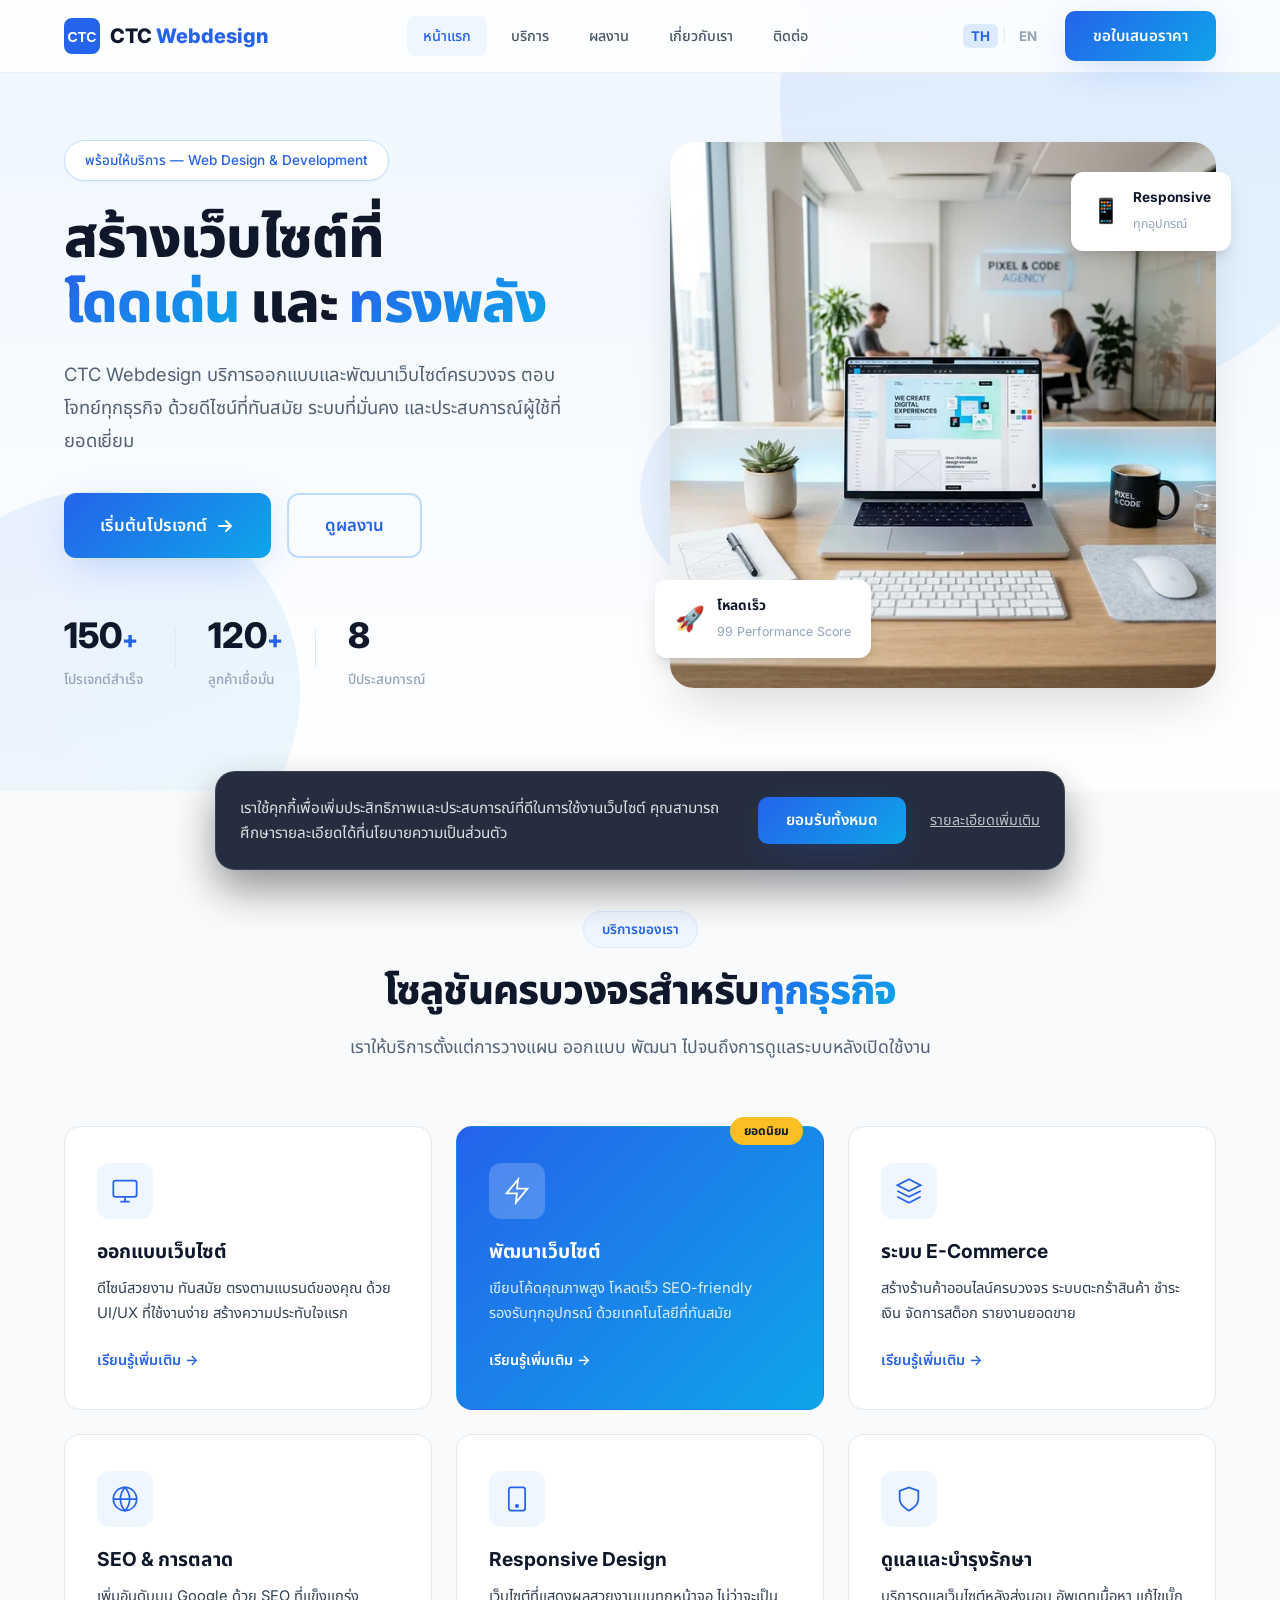
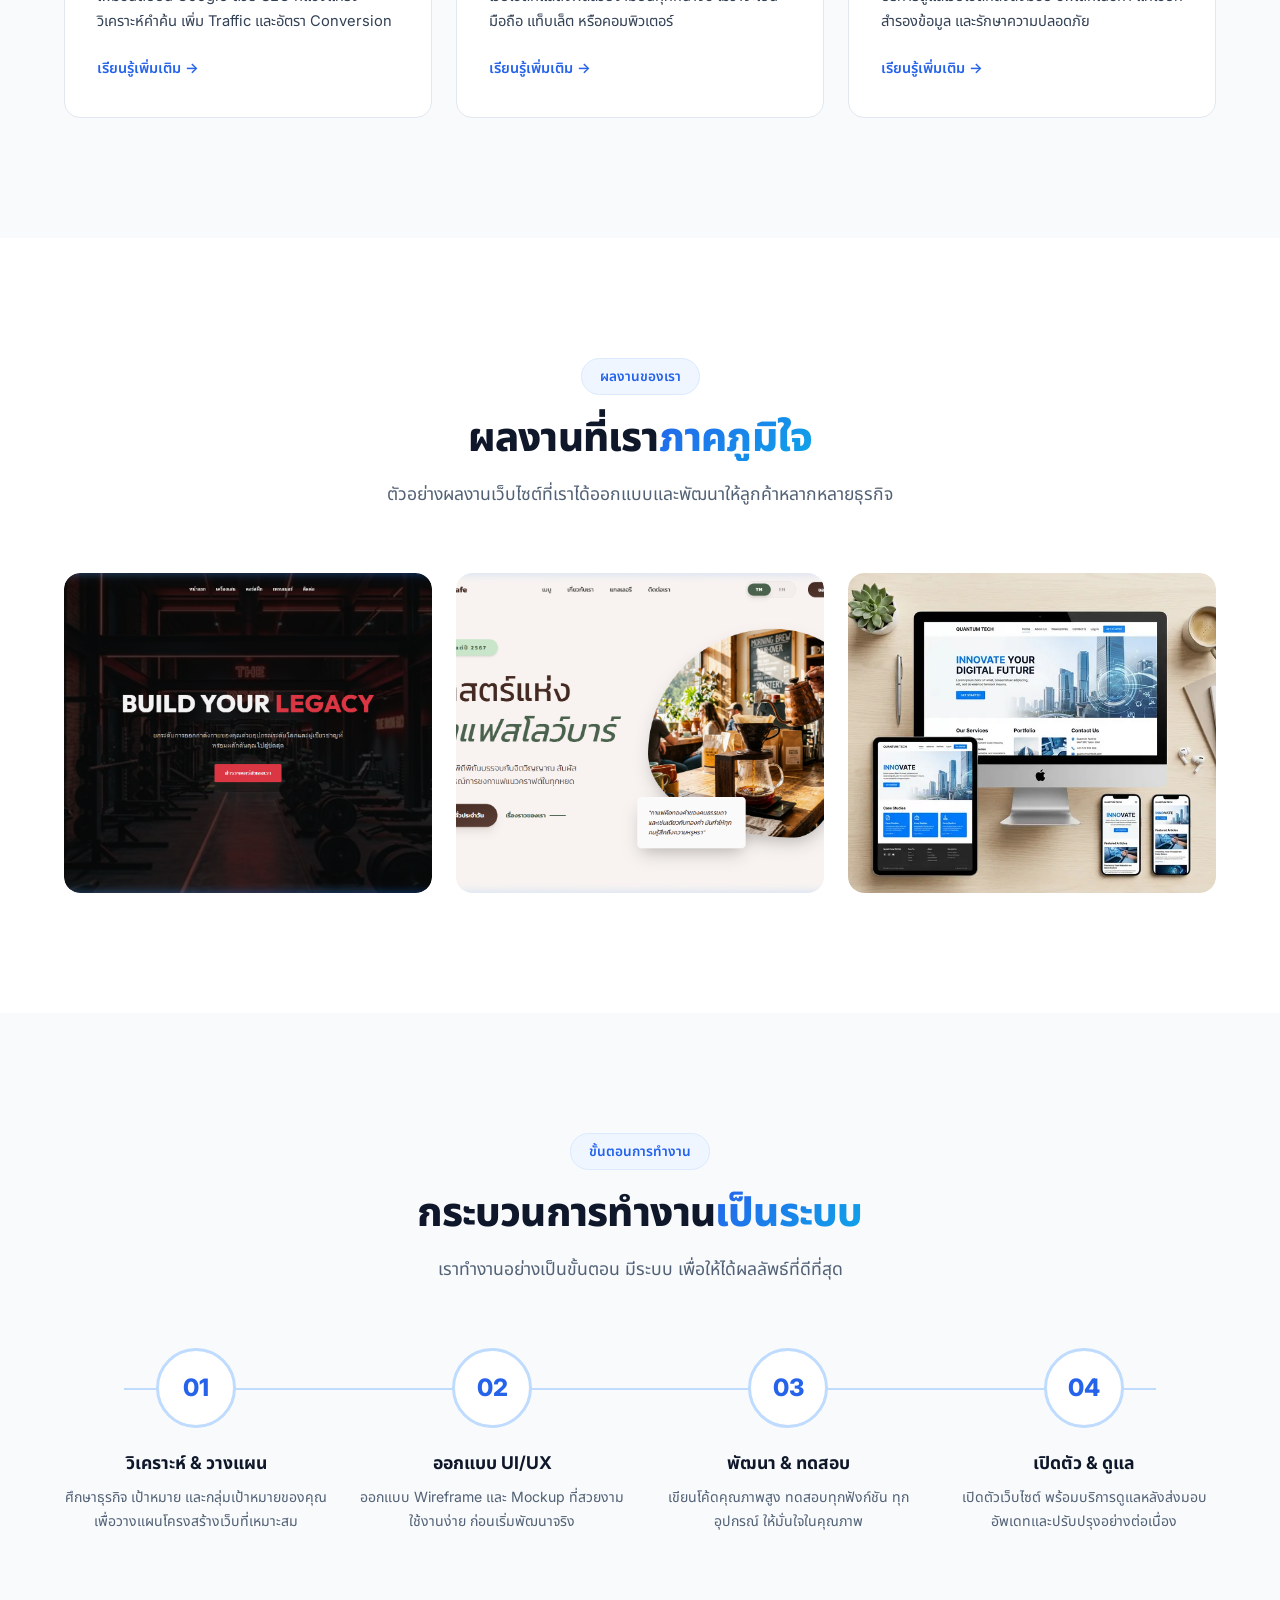
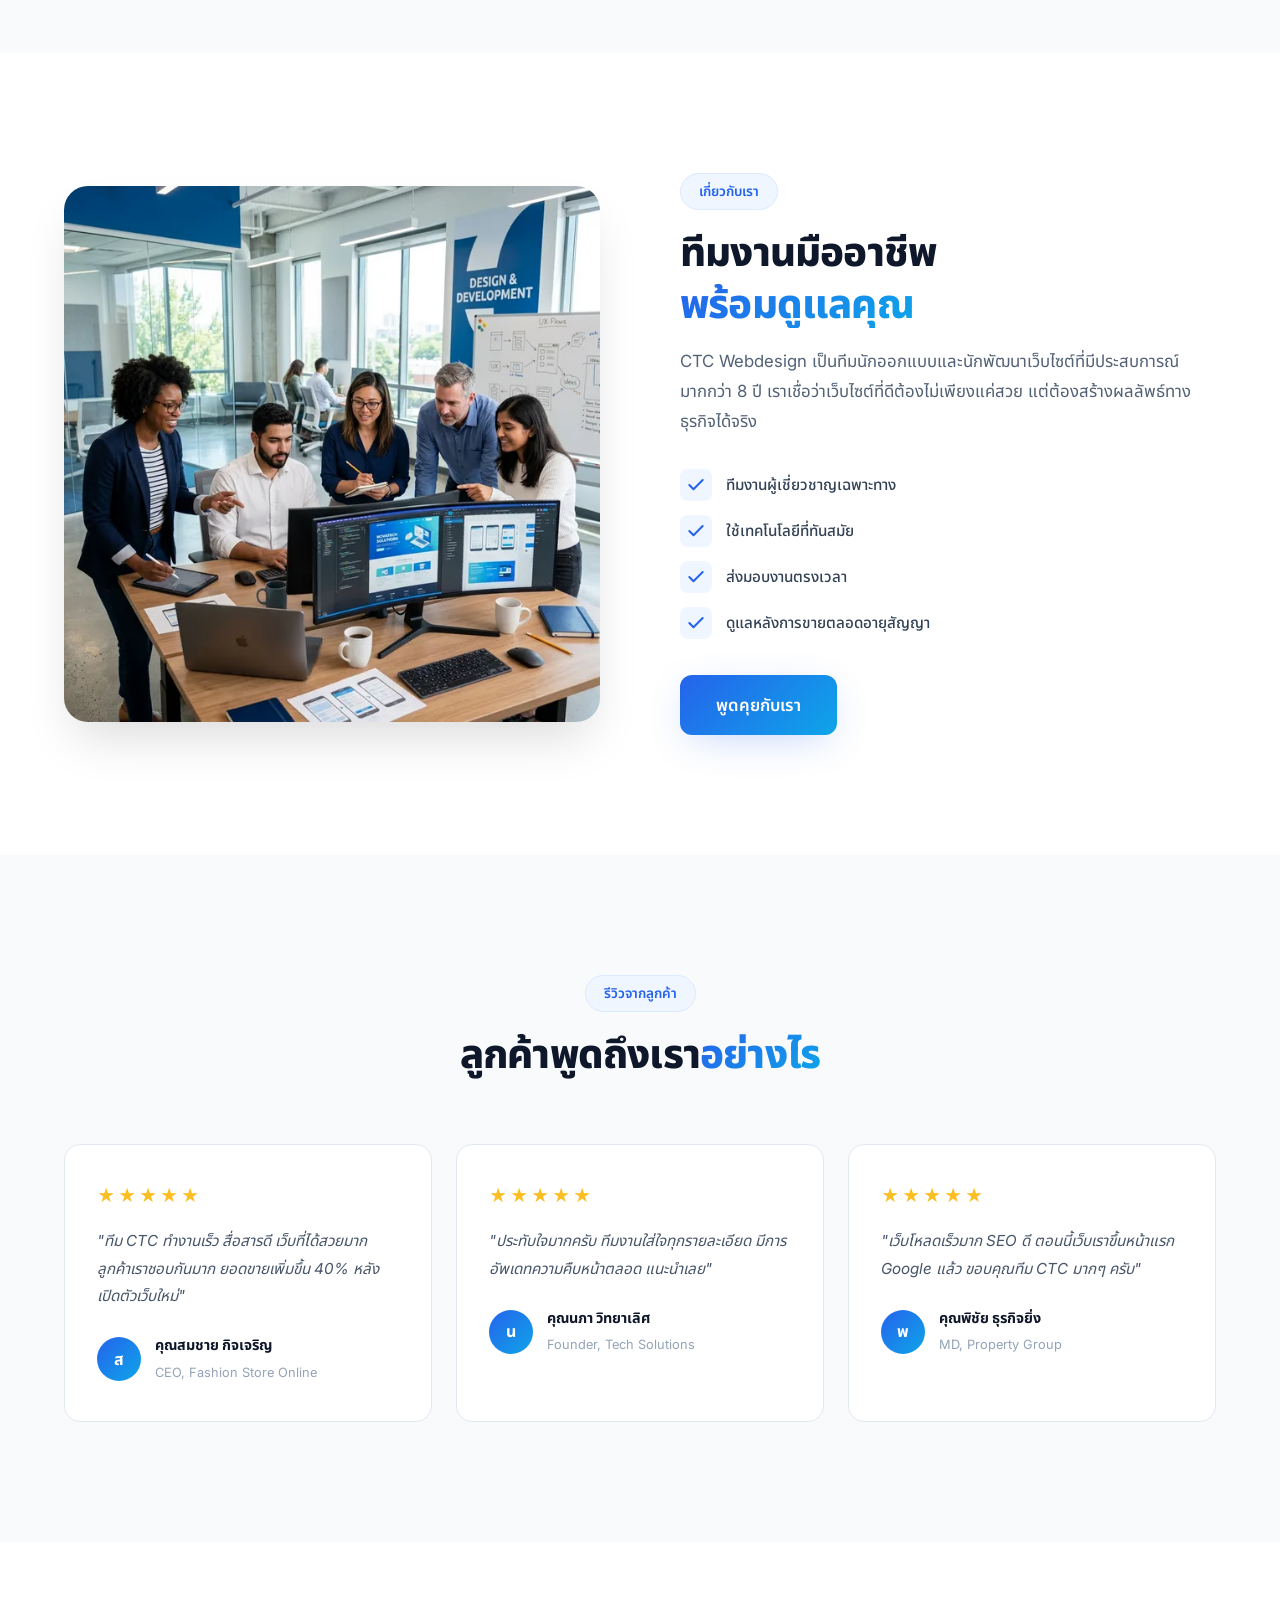
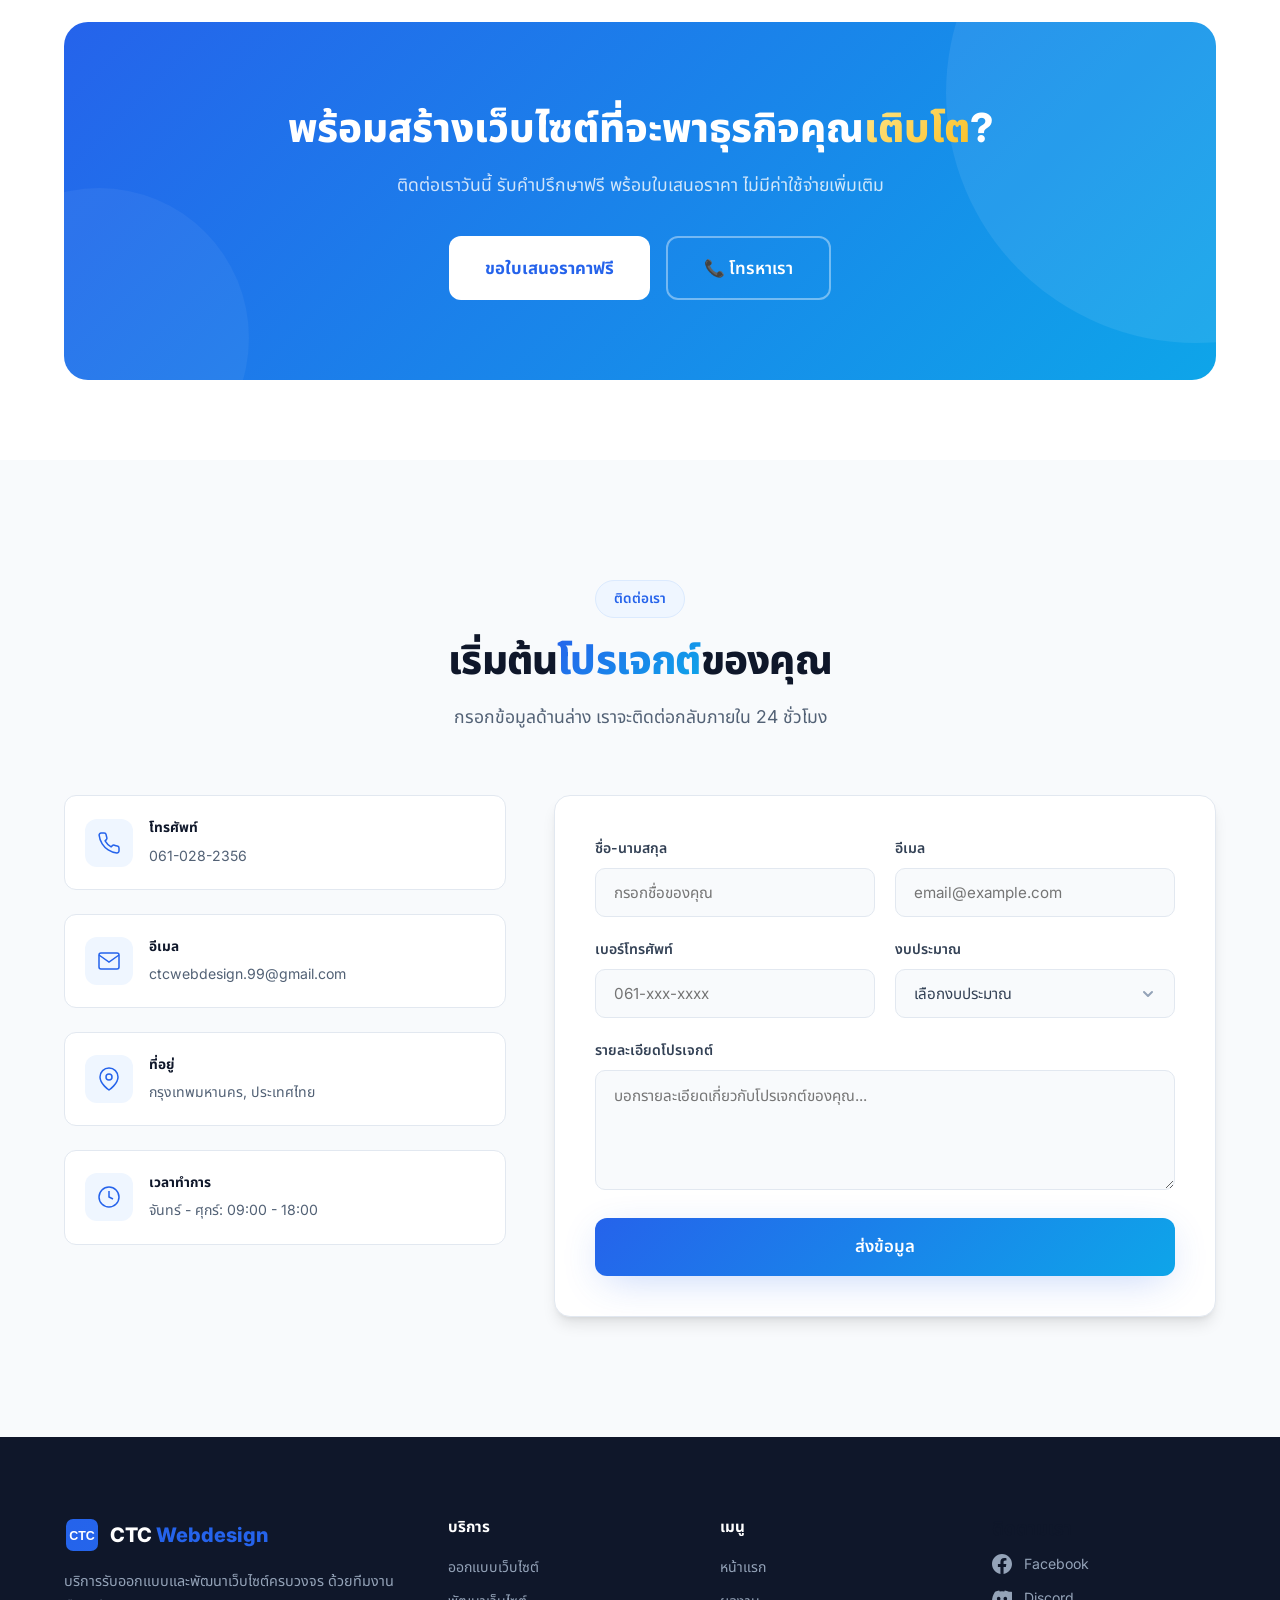
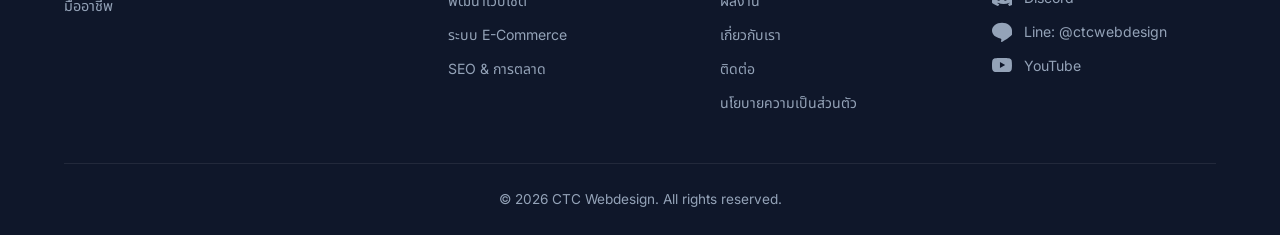
==== index.html @ d257aee9 "Add modern Cookie Consent Banner with bilingual support" ====
<!DOCTYPE html>
<html lang="th">

<head>
    <meta charset="UTF-8">
    <meta name="viewport" content="width=device-width, initial-scale=1.0">
    <title>CTC Webdesign — รับออกแบบและพัฒนาเว็บไซต์มืออาชีพ</title>
    <meta name="description"
        content="CTC Webdesign บริการรับออกแบบและพัฒนาเว็บไซต์ครบวงจร ดีไซน์สวย ทันสมัย ราคาเป็นมิตร พร้อมดูแลหลังการขาย">
    
    <!-- Google tag (gtag.js) -->
    <script async src="https://www.googletagmanager.com/gtag/js?id=G-G53K4LW66K"></script>
    <script>
      window.dataLayer = window.dataLayer || [];
      function gtag(){dataLayer.push(arguments);}
      gtag('js', new Date());

      gtag('config', 'G-G53K4LW66K');
    </script>
    <link rel="preconnect" href="https://fonts.googleapis.com">
    <link rel="preconnect" href="https://fonts.gstatic.com" crossorigin>
    <link
        href="https://fonts.googleapis.com/css2?family=Inter:wght@300;400;500;600;700;800&family=Noto+Sans+Thai:wght@300;400;500;600;700;800&display=swap"
        rel="stylesheet">
    <link rel="stylesheet" href="style.css?v=2">
    <link rel="icon" type="image/png" sizes="48x48" href="favicon-48x48.png">
    <link rel="icon" type="image/png" sizes="32x32" href="favicon-32x32.png">
    <link rel="icon" type="image/png" sizes="192x192" href="favicon-192x192.png">
    <link rel="icon" type="image/svg+xml" href="favicon.svg">
    <link rel="apple-touch-icon" sizes="180x180" href="apple-touch-icon.png">
    <script src="translations.js?v=2"></script>
</head>

<body>
    <!-- Navigation -->
    <nav class="navbar" id="navbar">
        <div class="container nav-container">
            <a href="#home" class="logo">
                <span class="logo-icon">
                    <svg width="36" height="36" viewBox="0 0 36 36" fill="none">
                        <rect width="36" height="36" rx="8" fill="url(#logo-grad)" />
                        <text x="18" y="20" font-family="Arial, sans-serif" font-weight="900" font-size="14"
                            fill="white" text-anchor="middle" dominant-baseline="middle">CTC</text>
                        <defs>
                            <linearGradient id="logo-grad" x1="0" y1="0" x2="36" y2="36">
                                <stop stop-color="#2563EB" />
                                <stop offset="1" stop-color="#0EA5E9" />
                            </linearGradient>
                        </defs>
                    </svg>
                </span>
                <span class="logo-text">CTC <span class="logo-accent">Webdesign</span></span>
            </a>
            <div class="nav-links" id="navLinks">
                <a href="#home" class="nav-link active" data-i18n="nav_home">หน้าแรก</a>
                <a href="#services" class="nav-link" data-i18n="nav_services">บริการ</a>
                <a href="#portfolio" class="nav-link" data-i18n="nav_portfolio">ผลงาน</a>
                <a href="#about" class="nav-link" data-i18n="nav_about">เกี่ยวกับเรา</a>
                <a href="#contact" class="nav-link" data-i18n="nav_contact">ติดต่อ</a>
            </div>

            <div class="nav-actions">
                <div class="lang-switcher">
                    <button class="lang-btn active" data-lang="th">TH</button>
                    <span class="lang-separator">|</span>
                    <button class="lang-btn" data-lang="en">EN</button>
                </div>
                <a href="#contact" class="btn btn-primary nav-cta" data-i18n="nav_cta">ขอใบเสนอราคา</a>
            </div>
            <button class="menu-toggle" id="menuToggle" aria-label="Toggle menu">
                <span></span><span></span><span></span>
            </button>
        </div>
    </nav>

    <!-- Hero Section -->
    <section class="hero" id="home">
        <div class="hero-bg-shapes">
            <div class="shape shape-1"></div>
            <div class="shape shape-2"></div>
            <div class="shape shape-3"></div>
        </div>
        <div class="container hero-container">
            <div class="hero-content">
                <div class="hero-badge" data-i18n="hero_badge">
                    <span class="badge-dot"></span>
                    พร้อมให้บริการ — Web Design & Development
                </div>
                <h1 class="hero-title">
                    <span data-i18n="hero_title_1">สร้างเว็บไซต์ที่</span><br>
                    <span class="gradient-text" data-i18n="hero_title_2">โดดเด่น</span> <span data-i18n="hero_title_3">
                        และ </span> <span class="gradient-text" data-i18n="hero_title_4">ทรงพลัง</span>
                </h1>
                <p class="hero-subtitle" data-i18n="hero_subtitle">
                    CTC Webdesign บริการออกแบบและพัฒนาเว็บไซต์ครบวงจร ตอบโจทย์ทุกธุรกิจ ด้วยดีไซน์ที่ทันสมัย
                    ระบบที่มั่นคง และประสบการณ์ผู้ใช้ที่ยอดเยี่ยม
                </p>
                <div class="hero-actions">
                    <a href="#contact" class="btn btn-primary btn-lg">
                        <span data-i18n="hero_start">เริ่มต้นโปรเจกต์</span>
                        <svg width="20" height="20" viewBox="0 0 20 20" fill="none">
                            <path d="M4 10H16M16 10L11 5M16 10L11 15" stroke="currentColor" stroke-width="2"
                                stroke-linecap="round" stroke-linejoin="round" />
                        </svg>
                    </a>
                    <a href="#portfolio" class="btn btn-outline btn-lg" data-i18n="hero_view_work">ดูผลงาน</a>
                </div>
                <div class="hero-stats">
                    <div class="stat">
                        <span class="stat-number" data-count="150">0</span><span class="stat-plus">+</span>
                        <span class="stat-label" data-i18n="stat_projects">โปรเจกต์สำเร็จ</span>
                    </div>
                    <div class="stat-divider"></div>
                    <div class="stat">
                        <span class="stat-number" data-count="120">0</span><span class="stat-plus">+</span>
                        <span class="stat-label" data-i18n="stat_clients">ลูกค้าเชื่อมั่น</span>
                    </div>
                    <div class="stat-divider"></div>
                    <div class="stat">
                        <span class="stat-number" data-count="8">0</span>
                        <span class="stat-label" data-i18n="stat_years">ปีประสบการณ์</span>
                    </div>
                </div>
            </div>
            <div class="hero-image">
                <div class="hero-image-wrapper">
                    <img src="images/hero.webp" alt="CTC Webdesign workspace" loading="eager">
                </div>
                <div class="hero-float-card card-1">
                    <div class="float-icon">🚀</div>
                    <div>
                        <span class="float-title" data-i18n="float_fast_title">โหลดเร็ว</span>
                        <span class="float-desc" data-i18n="float_fast_desc">99 Performance Score</span>
                    </div>
                </div>
                <div class="hero-float-card card-2">
                    <div class="float-icon">📱</div>
                    <div>
                        <span class="float-title" data-i18n="float_resp_title">Responsive</span>
                        <span class="float-desc" data-i18n="float_resp_desc">ทุกอุปกรณ์</span>
                    </div>
                </div>
            </div>
        </div>
    </section>

    <!-- Services Section -->
    <section class="services" id="services">
        <div class="container">
            <div class="section-header">
                <span class="section-tag" data-i18n="services_tag">บริการของเรา</span>
                <h2 class="section-title"><span data-i18n="services_title_1">โซลูชันครบวงจร<br>สำหรับ</span><span
                        class="gradient-text" data-i18n="services_title_2">ทุกธุรกิจ</span></h2>
                <p class="section-desc" data-i18n="services_desc">เราให้บริการตั้งแต่การวางแผน ออกแบบ พัฒนา
                    ไปจนถึงการดูแลระบบหลังเปิดใช้งาน</p>
            </div>
            <div class="services-grid">
                <div class="service-card">
                    <div class="service-icon">
                        <svg width="28" height="28" viewBox="0 0 24 24" fill="none" stroke="currentColor"
                            stroke-width="1.5">
                            <rect x="2" y="3" width="20" height="14" rx="2" />
                            <path d="M8 21h8M12 17v4" />
                        </svg>
                    </div>
                    <h3 data-i18n="service_design_title">ออกแบบเว็บไซต์</h3>
                    <p data-i18n="service_design_desc">ดีไซน์สวยงาม ทันสมัย ตรงตามแบรนด์ของคุณ ด้วย UI/UX ที่ใช้งานง่าย
                        สร้างความประทับใจแรก</p>
                    <a href="#contact" class="service-link" data-i18n="service_link">เรียนรู้เพิ่มเติม →</a>
                </div>
                <div class="service-card featured">
                    <div class="service-badge" data-i18n="service_popular">ยอดนิยม</div>
                    <div class="service-icon">
                        <svg width="28" height="28" viewBox="0 0 24 24" fill="none" stroke="currentColor"
                            stroke-width="1.5">
                            <path d="M13 2L3 14h9l-1 8 10-12h-9l1-8z" />
                        </svg>
                    </div>
                    <h3 data-i18n="service_dev_title">พัฒนาเว็บไซต์</h3>
                    <p data-i18n="service_dev_desc">เขียนโค้ดคุณภาพสูง โหลดเร็ว SEO-friendly รองรับทุกอุปกรณ์
                        ด้วยเทคโนโลยีที่ทันสมัย</p>
                    <a href="#contact" class="service-link" data-i18n="service_link">เรียนรู้เพิ่มเติม →</a>
                </div>
                <div class="service-card">
                    <div class="service-icon">
                        <svg width="28" height="28" viewBox="0 0 24 24" fill="none" stroke="currentColor"
                            stroke-width="1.5">
                            <path d="M12 2L2 7l10 5 10-5-10-5zM2 17l10 5 10-5M2 12l10 5 10-5" />
                        </svg>
                    </div>
                    <h3 data-i18n="service_ecommerce_title">ระบบ E-Commerce</h3>
                    <p data-i18n="service_ecommerce_desc">สร้างร้านค้าออนไลน์ครบวงจร ระบบตะกร้าสินค้า ชำระเงิน
                        จัดการสต็อก รายงานยอดขาย</p>
                    <a href="#contact" class="service-link" data-i18n="service_link">เรียนรู้เพิ่มเติม →</a>
                </div>
                <div class="service-card">
                    <div class="service-icon">
                        <svg width="28" height="28" viewBox="0 0 24 24" fill="none" stroke="currentColor"
                            stroke-width="1.5">
                            <circle cx="12" cy="12" r="10" />
                            <path
                                d="M2 12h20M12 2a15.3 15.3 0 014 10 15.3 15.3 0 01-4 10 15.3 15.3 0 01-4-10 15.3 15.3 0 014-10z" />
                        </svg>
                    </div>
                    <h3 data-i18n="service_seo_title">SEO & การตลาด</h3>
                    <p data-i18n="service_seo_desc">เพิ่มอันดับบน Google ด้วย SEO ที่แข็งแกร่ง วิเคราะห์คำค้น เพิ่ม
                        Traffic และอัตรา Conversion</p>
                    <a href="#contact" class="service-link" data-i18n="service_link">เรียนรู้เพิ่มเติม →</a>
                </div>
                <div class="service-card">
                    <div class="service-icon">
                        <svg width="28" height="28" viewBox="0 0 24 24" fill="none" stroke="currentColor"
                            stroke-width="1.5">
                            <rect x="5" y="2" width="14" height="20" rx="2" />
                            <circle cx="12" cy="18" r="1" />
                        </svg>
                    </div>
                    <h3 data-i18n="service_resp_title">Responsive Design</h3>
                    <p data-i18n="service_resp_desc">เว็บไซต์ที่แสดงผลสวยงามบนทุกหน้าจอ ไม่ว่าจะเป็นมือถือ แท็บเล็ต
                        หรือคอมพิวเตอร์</p>
                    <a href="#contact" class="service-link" data-i18n="service_link">เรียนรู้เพิ่มเติม →</a>
                </div>
                <div class="service-card">
                    <div class="service-icon">
                        <svg width="28" height="28" viewBox="0 0 24 24" fill="none" stroke="currentColor"
                            stroke-width="1.5">
                            <path d="M12 22s8-4 8-10V5l-8-3-8 3v7c0 6 8 10 8 10z" />
                        </svg>
                    </div>
                    <h3 data-i18n="service_maint_title">ดูแลและบำรุงรักษา</h3>
                    <p data-i18n="service_maint_desc">บริการดูแลเว็บไซต์หลังส่งมอบ อัพเดทเนื้อหา แก้ไขบั๊ก สำรองข้อมูล
                        และรักษาความปลอดภัย</p>
                    <a href="#contact" class="service-link" data-i18n="service_link">เรียนรู้เพิ่มเติม →</a>
                </div>
            </div>
        </div>
    </section>

    <!-- Portfolio Section -->
    <section class="portfolio" id="portfolio">
        <div class="container">
            <div class="section-header">
                <span class="section-tag" data-i18n="portfolio_tag">ผลงานของเรา</span>
                <h2 class="section-title"><span data-i18n="portfolio_title_1">ผลงานที่เรา</span><span
                        class="gradient-text" data-i18n="portfolio_title_2">ภาคภูมิใจ</span></h2>
                <p class="section-desc" data-i18n="portfolio_desc">
                    ตัวอย่างผลงานเว็บไซต์ที่เราได้ออกแบบและพัฒนาให้ลูกค้าหลากหลายธุรกิจ</p>
            </div>
            <div class="portfolio-grid">
                <div class="portfolio-card">
                    <a href="https://gym-demo-five-plum.vercel.app/" target="_blank" class="portfolio-card-inner">
                        <div class="portfolio-image">
                            <img src="images/portfolio-gym.png" alt="Portfolio - Gym Website" loading="lazy">
                            <div class="portfolio-overlay">
                                <span class="portfolio-category">Fitness & Health</span>
                                <h3 data-i18n="portfolio_gym_title">Iron Core Fitness</h3>
                                <p data-i18n="portfolio_gym_desc">เว็บไซต์ฟิตเนสสมัยใหม่
                                    พร้อมระบบตารางเรียนและข้อมูลบริการ</p>
                                <span class="view-project-btn">
                                    <span data-i18n="portfolio_view_project">ดูโปรเจกต์จริง →</span>
                                </span>
                            </div>
                        </div>
                    </a>
                </div>
                <div class="portfolio-card">
                    <a href="https://cafe-demo-j2ji1jzn0-65332210054-6s-projects.vercel.app/th" target="_blank"
                        class="portfolio-card-inner">
                        <div class="portfolio-image">
                            <img src="images/portfolio-cafe.png" alt="Portfolio - Cafe Website" loading="lazy">
                            <div class="portfolio-overlay">
                                <span class="portfolio-category">Food & Beverage</span>
                                <h3 data-i18n="portfolio_cafe_title">Artisanal Cafe</h3>
                                <p data-i18n="portfolio_cafe_desc">เว็บไซต์ร้านกาแฟสไตล์มินิมอล
                                    พร้อมเมนูอาหารและบรรยากาศร้าน</p>
                                <span class="view-project-btn">
                                    <span data-i18n="portfolio_view_project">ดูโปรเจกต์จริง →</span>
                                </span>
                            </div>
                        </div>
                    </a>
                </div>
                <div class="portfolio-card">
                    <a href="https://8254b275.itsm-1.pages.dev/" target="_blank" class="portfolio-card-inner">
                        <div class="portfolio-image">
                            <img src="images/responsive.webp" alt="Portfolio - IT Management System" loading="lazy">
                            <div class="portfolio-overlay">
                                <span class="portfolio-category">Software System</span>
                                <h3 data-i18n="portfolio_itsm_title">IT Management System</h3>
                                <p data-i18n="portfolio_itsm_desc">ระบบบริหารจัดการไอที (ITSM Admin) สำหรับองค์กร</p>
                                <span class="view-project-btn">
                                    <span data-i18n="portfolio_view_project">ดูโปรเจกต์จริง →</span>
                                </span>
                            </div>
                        </div>
                    </a>
                </div>
            </div>
        </div>
    </section>

    <!-- Process Section -->
    <section class="process" id="process">
        <div class="container">
            <div class="section-header">
                <span class="section-tag" data-i18n="process_tag">ขั้นตอนการทำงาน</span>
                <h2 class="section-title"><span data-i18n="process_title_1">กระบวนการทำงาน</span><span
                        class="gradient-text" data-i18n="process_title_2">เป็นระบบ</span></h2>
                <p class="section-desc" data-i18n="process_desc">เราทำงานอย่างเป็นขั้นตอน มีระบบ
                    เพื่อให้ได้ผลลัพธ์ที่ดีที่สุด</p>
            </div>
            <div class="process-timeline">
                <div class="process-step">
                    <div class="step-number">01</div>
                    <div class="step-content">
                        <h3 data-i18n="process_step1_title">วิเคราะห์ & วางแผน</h3>
                        <p data-i18n="process_step1_desc">ศึกษาธุรกิจ เป้าหมาย และกลุ่มเป้าหมายของคุณ
                            เพื่อวางแผนโครงสร้างเว็บที่เหมาะสม</p>
                    </div>
                </div>
                <div class="process-step">
                    <div class="step-number">02</div>
                    <div class="step-content">
                        <h3 data-i18n="process_step2_title">ออกแบบ UI/UX</h3>
                        <p data-i18n="process_step2_desc">ออกแบบ Wireframe และ Mockup ที่สวยงาม ใช้งานง่าย
                            ก่อนเริ่มพัฒนาจริง</p>
                    </div>
                </div>
                <div class="process-step">
                    <div class="step-number">03</div>
                    <div class="step-content">
                        <h3 data-i18n="process_step3_title">พัฒนา & ทดสอบ</h3>
                        <p data-i18n="process_step3_desc">เขียนโค้ดคุณภาพสูง ทดสอบทุกฟังก์ชัน ทุกอุปกรณ์
                            ให้มั่นใจในคุณภาพ</p>
                    </div>
                </div>
                <div class="process-step">
                    <div class="step-number">04</div>
                    <div class="step-content">
                        <h3 data-i18n="process_step4_title">เปิดตัว & ดูแล</h3>
                        <p data-i18n="process_step4_desc">เปิดตัวเว็บไซต์ พร้อมบริการดูแลหลังส่งมอบ
                            อัพเดทและปรับปรุงอย่างต่อเนื่อง</p>
                    </div>
                </div>
            </div>
        </div>
    </section>

    <!-- About Section -->
    <section class="about" id="about">
        <div class="container about-container">
            <div class="about-image">
                <img src="images/team.webp" alt="CTC Webdesign Team" loading="lazy">
            </div>
            <div class="about-content">
                <span class="section-tag" data-i18n="about_tag">เกี่ยวกับเรา</span>
                <h2 class="section-title left-align"><span data-i18n="about_title_1">ทีมงานมืออาชีพ</span><br><span
                        class="gradient-text" data-i18n="about_title_2">พร้อมดูแลคุณ</span></h2>
                <p class="about-desc" data-i18n="about_desc">
                    CTC Webdesign เป็นทีมนักออกแบบและนักพัฒนาเว็บไซต์ที่มีประสบการณ์มากกว่า 8 ปี
                    เราเชื่อว่าเว็บไซต์ที่ดีต้องไม่เพียงแค่สวย แต่ต้องสร้างผลลัพธ์ทางธุรกิจได้จริง
                </p>
                <div class="about-features">
                    <div class="about-feature">
                        <div class="feature-check">
                            <svg width="20" height="20" viewBox="0 0 20 20" fill="none">
                                <path d="M16.67 5L7.5 14.17 3.33 10" stroke="currentColor" stroke-width="2"
                                    stroke-linecap="round" stroke-linejoin="round" />
                            </svg>
                        </div>
                        <span data-i18n="about_f1">ทีมงานผู้เชี่ยวชาญเฉพาะทาง</span>
                    </div>
                    <div class="about-feature">
                        <div class="feature-check">
                            <svg width="20" height="20" viewBox="0 0 20 20" fill="none">
                                <path d="M16.67 5L7.5 14.17 3.33 10" stroke="currentColor" stroke-width="2"
                                    stroke-linecap="round" stroke-linejoin="round" />
                            </svg>
                        </div>
                        <span data-i18n="about_f2">ใช้เทคโนโลยีที่ทันสมัย</span>
                    </div>
                    <div class="about-feature">
                        <div class="feature-check">
                            <svg width="20" height="20" viewBox="0 0 20 20" fill="none">
                                <path d="M16.67 5L7.5 14.17 3.33 10" stroke="currentColor" stroke-width="2"
                                    stroke-linecap="round" stroke-linejoin="round" />
                            </svg>
                        </div>
                        <span data-i18n="about_f3">ส่งมอบงานตรงเวลา</span>
                    </div>
                    <div class="about-feature">
                        <div class="feature-check">
                            <svg width="20" height="20" viewBox="0 0 20 20" fill="none">
                                <path d="M16.67 5L7.5 14.17 3.33 10" stroke="currentColor" stroke-width="2"
                                    stroke-linecap="round" stroke-linejoin="round" />
                            </svg>
                        </div>
                        <span data-i18n="about_f4">ดูแลหลังการขายตลอดอายุสัญญา</span>
                    </div>
                </div>
                <a href="#contact" class="btn btn-primary btn-lg" data-i18n="contact_btn">พูดคุยกับเรา</a>
            </div>
        </div>
    </section>

    <!-- Testimonials -->
    <section class="testimonials">
        <div class="container">
            <div class="section-header">
                <span class="section-tag" data-i18n="testimonials_tag">รีวิวจากลูกค้า</span>
                <h2 class="section-title"><span data-i18n="testimonials_title_1">ลูกค้าพูดถึงเรา</span><span
                        class="gradient-text" data-i18n="testimonials_title_2">อย่างไร</span></h2>
            </div>
            <div class="testimonials-grid">
                <div class="testimonial-card">
                    <div class="testimonial-stars">★★★★★</div>
                    <p>"ทีม CTC ทำงานเร็ว สื่อสารดี เว็บที่ได้สวยมาก ลูกค้าเราชอบกันมาก ยอดขายเพิ่มขึ้น 40%
                        หลังเปิดตัวเว็บใหม่"</p>
                    <div class="testimonial-author">
                        <div class="author-avatar">ส</div>
                        <div>
                            <strong>คุณสมชาย กิจเจริญ</strong>
                            <span>CEO, Fashion Store Online</span>
                        </div>
                    </div>
                </div>
                <div class="testimonial-card">
                    <div class="testimonial-stars">★★★★★</div>
                    <p>"ประทับใจมากครับ ทีมงานใส่ใจทุกรายละเอียด มีการอัพเดทความคืบหน้าตลอด แนะนำเลย"</p>
                    <div class="testimonial-author">
                        <div class="author-avatar">น</div>
                        <div>
                            <strong>คุณนภา วิทยาเลิศ</strong>
                            <span>Founder, Tech Solutions</span>
                        </div>
                    </div>
                </div>
                <div class="testimonial-card">
                    <div class="testimonial-stars">★★★★★</div>
                    <p>"เว็บโหลดเร็วมาก SEO ดี ตอนนี้เว็บเราขึ้นหน้าแรก Google แล้ว ขอบคุณทีม CTC มากๆ ครับ"</p>
                    <div class="testimonial-author">
                        <div class="author-avatar">พ</div>
                        <div>
                            <strong>คุณพิชัย ธุรกิจยิ่ง</strong>
                            <span>MD, Property Group</span>
                        </div>
                    </div>
                </div>
            </div>
        </div>
    </section>

    <!-- CTA Section -->
    <section class="cta">
        <div class="container">
            <div class="cta-card">
                <h2><span data-i18n="cta_title_1">พร้อมสร้างเว็บไซต์ที่จะพาธุรกิจคุณ</span><span class="gradient-text"
                        data-i18n="cta_title_2">เติบโต</span>?</h2>
                <p data-i18n="cta_subtitle">ติดต่อเราวันนี้ รับคำปรึกษาฟรี พร้อมใบเสนอราคา ไม่มีค่าใช้จ่ายเพิ่มเติม</p>
                <div class="cta-actions">
                    <a href="tel:0610282356" class="btn btn-white btn-lg" data-i18n="cta_btn_quote">ขอใบเสนอราคาฟรี</a>
                    <a href="tel:0610282356" class="btn btn-outline-white btn-lg" data-i18n="cta_btn_call">📞
                        โทรหาเรา</a>
                </div>
            </div>
        </div>
    </section>

    <!-- Contact Section -->
    <section class="contact" id="contact">
        <div class="container">
            <div class="section-header">
                <span class="section-tag" data-i18n="contact_tag">ติดต่อเรา</span>
                <h2 class="section-title"><span data-i18n="contact_title_1">เริ่มต้น</span><span class="gradient-text"
                        data-i18n="contact_title_2">โปรเจกต์</span><span data-i18n="contact_title_3">ของคุณ</span></h2>
                <p class="section-desc" data-i18n="contact_desc">กรอกข้อมูลด้านล่าง เราจะติดต่อกลับภายใน 24 ชั่วโมง</p>
            </div>
            <div class="contact-wrapper">
                <div class="contact-info">
                    <div class="contact-item">
                        <div class="contact-icon">
                            <svg width="24" height="24" viewBox="0 0 24 24" fill="none" stroke="currentColor"
                                stroke-width="1.5">
                                <path
                                    d="M22 16.92v3a2 2 0 01-2.18 2 19.79 19.79 0 01-8.63-3.07 19.5 19.5 0 01-6-6 19.79 19.79 0 01-3.07-8.67A2 2 0 014.11 2h3a2 2 0 012 1.72c.127.96.361 1.903.7 2.81a2 2 0 01-.45 2.11L8.09 9.91a16 16 0 006 6l1.27-1.27a2 2 0 012.11-.45c.907.339 1.85.573 2.81.7A2 2 0 0122 16.92z" />
                            </svg>
                        </div>
                        <div>
                            <strong data-i18n="contact_info_phone">โทรศัพท์</strong>
                            <span>061-028-2356</span>
                        </div>
                    </div>
                    <div class="contact-item">
                        <div class="contact-icon">
                            <svg width="24" height="24" viewBox="0 0 24 24" fill="none" stroke="currentColor"
                                stroke-width="1.5">
                                <path d="M4 4h16c1.1 0 2 .9 2 2v12c0 1.1-.9 2-2 2H4c-1.1 0-2-.9-2-2V6c0-1.1.9-2 2-2z" />
                                <polyline points="22,6 12,13 2,6" />
                            </svg>
                        </div>
                        <div>
                            <strong data-i18n="contact_info_email">อีเมล</strong>
                            <span>ctcwebdesign.99@gmail.com</span>
                        </div>
                    </div>
                    <div class="contact-item">
                        <div class="contact-icon">
                            <svg width="24" height="24" viewBox="0 0 24 24" fill="none" stroke="currentColor"
                                stroke-width="1.5">
                                <path d="M21 10c0 7-9 13-9 13s-9-6-9-13a9 9 0 0118 0z" />
                                <circle cx="12" cy="10" r="3" />
                            </svg>
                        </div>
                        <div>
                            <strong data-i18n="contact_info_address">ที่อยู่</strong>
                            <span data-i18n="contact_info_address_text">กรุงเทพมหานคร, ประเทศไทย</span>
                        </div>
                    </div>
                    <div class="contact-item">
                        <div class="contact-icon">
                            <svg width="24" height="24" viewBox="0 0 24 24" fill="none" stroke="currentColor"
                                stroke-width="1.5">
                                <circle cx="12" cy="12" r="10" />
                                <polyline points="12,6 12,12 16,14" />
                            </svg>
                        </div>
                        <div>
                            <strong data-i18n="contact_info_hours">เวลาทำการ</strong>
                            <span data-i18n="contact_info_hours_text">จันทร์ - ศุกร์: 09:00 - 18:00</span>
                        </div>
                    </div>
                </div>
                <form class="contact-form" id="contactForm"
                    action="https://formsubmit.co/ajax/ctcwebdesign.99@gmail.com" method="POST">
                    <input type="hidden" name="_subject" value="📩 มีลูกค้าใหม่จาก CTC Webdesign!">
                    <input type="hidden" name="_template" value="table">
                    <input type="hidden" name="_captcha" value="false">
                    <div class="form-row">
                        <div class="form-group">
                            <label for="name" data-i18n="form_name">ชื่อ-นามสกุล</label>
                            <input type="text" id="name" name="name" placeholder="กรอกชื่อของคุณ"
                                data-i18n="form_name_placeholder" required>
                        </div>
                        <div class="form-group">
                            <label for="email" data-i18n="form_email">อีเมล</label>
                            <input type="email" id="email" name="email" placeholder="email@example.com"
                                data-i18n="form_email_placeholder" required>
                        </div>
                    </div>
                    <div class="form-row">
                        <div class="form-group">
                            <label for="phone" data-i18n="form_phone">เบอร์โทรศัพท์</label>
                            <input type="tel" id="phone" name="phone" placeholder="061-xxx-xxxx"
                                data-i18n="form_phone_placeholder">
                        </div>
                        <div class="form-group">
                            <label for="budget" data-i18n="form_budget">งบประมาณ</label>
                            <select id="budget" name="budget">
                                <option value="" data-i18n="form_budget_opt">เลือกงบประมาณ</option>
                                <option value="10000-30000" data-i18n="form_budget_1">10,000 - 30,000 บาท</option>
                                <option value="30000-50000" data-i18n="form_budget_2">30,000 - 50,000 บาท</option>
                                <option value="50000-100000" data-i18n="form_budget_3">50,000 - 100,000 บาท</option>
                                <option value="100000+" data-i18n="form_budget_4">100,000+ บาท</option>
                            </select>
                        </div>
                    </div>
                    <div class="form-group">
                        <label for="message" data-i18n="form_message">รายละเอียดโปรเจกต์</label>
                        <textarea id="message" name="message" rows="4"
                            placeholder="บอกรายละเอียดเกี่ยวกับโปรเจกต์ของคุณ..." data-i18n="form_message_placeholder"
                            required></textarea>
                    </div>
                    <button type="submit" class="btn btn-primary btn-lg btn-full"
                        data-i18n="form_submit">ส่งข้อมูล</button>
                </form>
            </div>
        </div>
    </section>

    <!-- Footer -->
    <footer class="footer">
        <div class="container">
            <div class="footer-grid">
                <div class="footer-brand">
                    <a href="#home" class="logo">
                        <span class="logo-icon">
                            <svg width="32" height="32" viewBox="0 0 36 36" fill="none">
                                <rect width="36" height="36" rx="8" fill="url(#logo-grad2)" />
                                <text x="18" y="20" font-family="Arial, sans-serif" font-weight="900" font-size="14"
                                    fill="white" text-anchor="middle" dominant-baseline="middle">CTC</text>
                                <defs>
                                    <linearGradient id="logo-grad2" x1="0" y1="0" x2="36" y2="36">
                                        <stop stop-color="#2563EB" />
                                        <stop offset="1" stop-color="#0EA5E9" />
                                    </linearGradient>
                                </defs>
                            </svg>
                        </span>
                        <span class="logo-text">CTC <span class="logo-accent">Webdesign</span></span>
                    </a>
                    <p data-i18n="footer_desc">บริการรับออกแบบและพัฒนาเว็บไซต์ครบวงจร ด้วยทีมงานมืออาชีพ</p>
                </div>
                <div class="footer-links">
                    <h4 data-i18n="footer_services">บริการ</h4>
                    <a href="#services" data-i18n="service_design_title">ออกแบบเว็บไซต์</a>
                    <a href="#services" data-i18n="service_dev_title">พัฒนาเว็บไซต์</a>
                    <a href="#services" data-i18n="service_ecommerce_title">E-Commerce</a>
                    <a href="#services" data-i18n="service_seo_title">SEO & การตลาด</a>
                </div>
                <div class="footer-links">
                    <h4 data-i18n="footer_menu">เมนู</h4>
                    <a href="#home" data-i18n="nav_home">หน้าแรก</a>
                    <a href="#portfolio" data-i18n="nav_portfolio">ผลงาน</a>
                    <a href="#about" data-i18n="nav_about">เกี่ยวกับเรา</a>
                    <a href="#contact" data-i18n="nav_contact">ติดต่อ</a>
                    <a href="privacy.html" data-i18n="footer_privacy">นโยบายความเป็นส่วนตัว</a>
                </div>
                <div class="footer-links">
                    <h3>ติดตามเรา</h3>
                    <a href="https://www.facebook.com/profile.php?id=61585758404008&locale=th_TH">
                        <svg width="20" height="20" viewBox="0 0 24 24" fill="currentColor">
                            <path
                                d="M24 12.073c0-6.627-5.373-12-12-12s-12 5.373-12 12c0 5.99 4.388 10.954 10.125 11.854v-8.385H7.078v-3.47h3.047V9.43c0-3.007 1.792-4.669 4.533-4.669 1.312 0 2.686.235 2.686.235v2.953H15.83c-1.491 0-1.956.925-1.956 1.874v2.25h3.328l-.532 3.47h-2.796v8.385C19.612 23.027 24 18.062 24 12.073z" />
                        </svg>
                        Facebook
                    </a>
                    <a href="https://discord.gg/EtsxNqUcz9">
                        <svg width="20" height="20" viewBox="0 0 24 24" fill="currentColor">
                            <path
                                d="M20.317 4.37a19.791 19.791 0 0 0-4.885-1.515.074.074 0 0 0-.079.037c-.21.375-.444.864-.608 1.25a18.27 18.27 0 0 0-5.487 0 12.64 12.64 0 0 0-.617-1.25.077.077 0 0 0-.079-.037A19.736 19.736 0 0 0 3.677 4.37a.07.07 0 0 0-.032.027C.533 9.046-.32 13.58.099 18.057a.082.082 0 0 0 .031.057c2.42 1.782 4.763 2.872 7.074 3.593a.076.076 0 0 0 .084-.027c.534-.73 1.015-1.507 1.426-2.322a.076.076 0 0 0-.041-.106c-.771-.292-1.5-.662-2.189-1.102a.078.078 0 0 1-.008-.129c.145-.109.29-.224.43-.34a.075.075 0 0 1 .079-.01c4.523 2.074 9.423 2.074 13.896 0a.075.075 0 0 1 .08-.01c.14.116.285.23.43.34a.078.078 0 0 1-.007.129 12.98 12.98 0 0 1-2.19 1.102.076.076 0 0 0-.041.106c.41.815.892 1.592 1.426 2.322a.076.076 0 0 0 .084.027c2.311-.72 4.654-1.811 7.074-3.593a.082.082 0 0 0 .031-.057c.52-5.242-1.024-9.75-4.226-13.66a.07.07 0 0 0-.032-.027ZM8.02 15.33c-1.182 0-2.157-1.085-2.157-2.419 0-1.333.956-2.419 2.157-2.419 1.21 0 2.176 1.096 2.157 2.42 0 1.333-.956 2.418-2.157 2.418Zm7.975 0c-1.183 0-2.157-1.085-2.157-2.419 0-1.333.955-2.419 2.157-2.419 1.21 0 2.176 1.096 2.157 2.42 0 1.333-.946 2.418-2.157 2.418Z" />
                        </svg>
                        Discord
                    </a>
                    <a href="#">
                        <svg width="20" height="20" viewBox="0 0 24 24" fill="currentColor">
                            <path
                                d="M24 10.304c0-5.231-5.384-9.489-12-9.489s-12 4.258-12 9.489c0 4.69 4.27 8.604 10.044 9.356.39.085.922.258 1.057.592.12.3.112.766.054 1.06l-.234 1.407c-.07.426-.32 1.668 1.38 0.91 1.7-0.758 9.17-5.4 12.5-9.25 1.53-1.77 2.195-3.02 2.195-4.08z" />
                        </svg>
                        Line: @ctcwebdesign
                    </a>
                    <a href="#">
                        <svg width="20" height="20" viewBox="0 0 24 24" fill="currentColor">
                            <path
                                d="M23.498 6.186a3.016 3.016 0 0 0-2.122-2.136C19.505 3.545 12 3.545 12 3.545s-7.505 0-9.377.505A3.017 3.017 0 0 0 .502 6.186C0 8.07 0 12 0 12s0 3.93.502 5.814a3.016 3.016 0 0 0 2.122 2.136c1.871.505 9.376.505 9.376.505s7.505 0 9.377-.505a3.015 3.015 0 0 0 2.122-2.136C24 15.93 24 12 24 12s0-3.93-.502-5.814zM9.545 15.568V8.432L15.818 12l-6.273 3.568z" />
                        </svg>
                        YouTube
                    </a>
                </div>
            </div>
            <div class="footer-bottom">
                <p data-i18n="footer_rights">© 2026 CTC Webdesign. All rights reserved.</p>
            </div>
        </div>
    </footer>

    <!-- Cookie Consent Banner -->
    <div id="cookie-banner" class="cookie-banner hidden">
        <div class="cookie-content">
            <p data-i18n="cookie_text">เราใช้คุกกี้เพื่อเพิ่มประสิทธิภาพและประสบการณ์ที่ดีในการใช้งานเว็บไซต์ คุณสามารถศึกษารายละเอียดได้ที่นโยบายความเป็นส่วนตัว</p>
            <div class="cookie-btns">
                <button id="accept-cookies" class="btn btn-primary btn-sm" data-i18n="cookie_accept">ยอมรับทั้งหมด</button>
                <a href="privacy.html" class="cookie-link" data-i18n="cookie_learn_more">รายละเอียดเพิ่มเติม</a>
            </div>
        </div>
    </div>

    <script src="script.js?v=2"></script>
</body>

</html>
---- style.css ----
/* ===== CSS Variables ===== */
:root {
    --blue-50: #EFF6FF;
    --blue-100: #DBEAFE;
    --blue-200: #BFDBFE;
    --blue-300: #93C5FD;
    --blue-400: #60A5FA;
    --blue-500: #3B82F6;
    --blue-600: #2563EB;
    --blue-700: #1D4ED8;
    --blue-800: #1E40AF;
    --blue-900: #1E3A8A;
    --sky-400: #38BDF8;
    --sky-500: #0EA5E9;
    --white: #FFFFFF;
    --gray-50: #F8FAFC;
    --gray-100: #F1F5F9;
    --gray-200: #E2E8F0;
    --gray-300: #CBD5E1;
    --gray-400: #94A3B8;
    --gray-500: #526175;
    --gray-600: #475569;
    --gray-700: #334155;
    --gray-800: #1E293B;
    --gray-900: #0F172A;
    --gradient: linear-gradient(135deg, #2563EB 0%, #0EA5E9 100%);
    --gradient-text: linear-gradient(135deg, #2563EB 0%, #0EA5E9 100%);
    --shadow-sm: 0 1px 2px rgba(0,0,0,0.05);
    --shadow: 0 1px 3px rgba(0,0,0,0.1), 0 1px 2px rgba(0,0,0,0.06);
    --shadow-md: 0 4px 6px -1px rgba(0,0,0,0.1), 0 2px 4px -2px rgba(0,0,0,0.1);
    --shadow-lg: 0 10px 15px -3px rgba(0,0,0,0.1), 0 4px 6px -4px rgba(0,0,0,0.1);
    --shadow-xl: 0 20px 25px -5px rgba(0,0,0,0.1), 0 8px 10px -6px rgba(0,0,0,0.1);
    --shadow-2xl: 0 25px 50px -12px rgba(0,0,0,0.15);
    --shadow-blue: 0 10px 40px -10px rgba(37, 99, 235, 0.3);
    --radius: 12px;
    --radius-lg: 16px;
    --radius-xl: 24px;
    --transition: all 0.3s cubic-bezier(0.4, 0, 0.2, 1);
}

/* ===== Reset ===== */
*, *::before, *::after { box-sizing: border-box; margin: 0; padding: 0; }
html { scroll-behavior: smooth; scroll-padding-top: 80px; }
body {
    font-family: 'Inter', 'Noto Sans Thai', -apple-system, BlinkMacSystemFont, sans-serif;
    color: var(--gray-700);
    background: var(--white);
    line-height: 1.7;
    overflow-x: hidden;
}
img { max-width: 100%; height: auto; display: block; }
a { text-decoration: none; color: inherit; transition: var(--transition); }

/* ===== Container ===== */
.container { max-width: 1200px; margin: 0 auto; padding: 0 24px; }

/* ===== Typography ===== */
h1, h2, h3, h4 { color: var(--gray-900); line-height: 1.3; }
.gradient-text {
    background: var(--gradient-text);
    -webkit-background-clip: text;
    -webkit-text-fill-color: transparent;
    background-clip: text;
}

/* ===== Buttons ===== */
.btn {
    display: inline-flex;
    align-items: center;
    gap: 8px;
    padding: 12px 28px;
    border-radius: 10px;
    font-weight: 600;
    font-size: 0.95rem;
    border: none;
    cursor: pointer;
    transition: var(--transition);
    font-family: inherit;
}
.btn-lg { padding: 16px 36px; font-size: 1.05rem; border-radius: var(--radius); }
.btn-primary {
    background: var(--gradient);
    color: var(--white);
    box-shadow: var(--shadow-blue);
}
.btn-primary:hover { transform: translateY(-2px); box-shadow: 0 14px 44px -10px rgba(37, 99, 235, 0.45); }
.btn-outline {
    background: transparent;
    color: var(--blue-600);
    border: 2px solid var(--blue-200);
}
.btn-outline:hover { border-color: var(--blue-600); background: var(--blue-50); }
.btn-white {
    background: var(--white);
    color: var(--blue-600);
    font-weight: 700;
}
.btn-white:hover { transform: translateY(-2px); box-shadow: var(--shadow-xl); }
.btn-outline-white {
    background: transparent;
    color: var(--white);
    border: 2px solid rgba(255,255,255,0.4);
}
.btn-outline-white:hover { background: rgba(255,255,255,0.15); border-color: var(--white); }
.btn-full { width: 100%; justify-content: center; }

/* ===== Navbar ===== */
.navbar {
    position: fixed;
    top: 0;
    left: 0;
    right: 0;
    z-index: 1000;
    background: rgba(255,255,255,0.85);
    backdrop-filter: blur(20px);
    -webkit-backdrop-filter: blur(20px);
    border-bottom: 1px solid rgba(0,0,0,0.06);
    transition: var(--transition);
}
.navbar.scrolled { box-shadow: var(--shadow-md); }
.nav-container {
    display: flex;
    align-items: center;
    justify-content: space-between;
    height: 72px;
}
.logo {
    display: flex;
    align-items: center;
    gap: 10px;
    font-weight: 800;
    font-size: 1.25rem;
    color: var(--gray-900);
    line-height: 1;
}
.logo-icon {
    display: flex;
    align-items: center;
    justify-content: center;
    width: 36px;
    height: 36px;
}
.logo-accent { color: var(--blue-600); }
.nav-links { display: flex; gap: 8px; }
.nav-link {
    padding: 8px 16px;
    border-radius: 8px;
    font-size: 0.9rem;
    font-weight: 500;
    color: var(--gray-600);
}
.nav-link:hover, .nav-link.active { color: var(--blue-600); background: var(--blue-50); }
.nav-actions { display: flex; align-items: center; gap: 20px; }
.lang-switcher { display: flex; align-items: center; gap: 4px; font-weight: 600; font-size: 0.85rem; }
.lang-btn { background: none; border: none; padding: 4px 8px; cursor: pointer; color: var(--gray-400); transition: var(--transition); border-radius: 6px; font-family: inherit; font-weight: 700; }
.lang-btn:hover { color: var(--blue-600); background: var(--blue-50); }
.lang-btn.active { color: var(--blue-600); background: var(--blue-100); }
.lang-separator { color: var(--gray-200); font-weight: 400; }
.nav-cta { display: flex; }
.menu-toggle {
    display: none;
    flex-direction: column;
    gap: 5px;
    background: none;
    border: none;
    cursor: pointer;
    padding: 8px;
}
.menu-toggle span {
    width: 24px;
    height: 2.5px;
    background: var(--gray-700);
    border-radius: 2px;
    transition: var(--transition);
}

/* ===== Hero ===== */
.hero {
    position: relative;
    padding: 140px 0 100px;
    background: linear-gradient(180deg, var(--blue-50) 0%, var(--white) 100%);
    overflow: hidden;
}
.hero-bg-shapes { position: absolute; inset: 0; pointer-events: none; }
.shape {
    position: absolute;
    border-radius: 50%;
    opacity: 0.08;
    background: var(--gradient);
}
.shape-1 { width: 600px; height: 600px; top: -200px; right: -100px; }
.shape-2 { width: 400px; height: 400px; bottom: -100px; left: -100px; }
.shape-3 { width: 200px; height: 200px; top: 50%; left: 50%; }

.hero-container {
    display: grid;
    grid-template-columns: 1fr 1fr;
    gap: 60px;
    align-items: center;
}
.hero-badge {
    display: inline-flex;
    align-items: center;
    gap: 10px;
    padding: 8px 20px;
    background: var(--white);
    border: 1px solid var(--blue-200);
    border-radius: 100px;
    font-size: 0.85rem;
    font-weight: 500;
    color: var(--blue-600);
    margin-bottom: 24px;
    box-shadow: var(--shadow-sm);
}
.badge-dot {
    width: 8px;
    height: 8px;
    background: #22C55E;
    border-radius: 50%;
    animation: pulse-dot 2s infinite;
}
@keyframes pulse-dot {
    0%, 100% { opacity: 1; }
    50% { opacity: 0.4; }
}
.hero-title {
    font-size: 3.5rem;
    font-weight: 800;
    line-height: 1.15;
    margin-bottom: 24px;
    letter-spacing: -0.02em;
}
.hero-subtitle {
    font-size: 1.15rem;
    color: var(--gray-500);
    max-width: 520px;
    margin-bottom: 36px;
    line-height: 1.8;
}
.hero-actions { display: flex; gap: 16px; margin-bottom: 48px; flex-wrap: wrap; }
.hero-stats { display: flex; gap: 32px; align-items: center; }
.stat-divider { width: 1px; height: 40px; background: var(--gray-200); }
.stat-number {
    font-size: 2.2rem;
    font-weight: 800;
    color: var(--gray-900);
    display: inline;
}
.stat-plus { font-size: 1.5rem; font-weight: 800; color: var(--blue-600); }
.stat-label { display: block; font-size: 0.85rem; color: var(--gray-400); font-weight: 500; margin-top: 2px; }

/* Hero Image */
.hero-image { position: relative; }
.hero-image-wrapper {
    position: relative;
    border-radius: var(--radius-xl);
    overflow: hidden;
    box-shadow: var(--shadow-2xl);
}
.hero-image-wrapper img { width: 100%; height: auto; }
.hero-float-card {
    position: absolute;
    display: flex;
    align-items: center;
    gap: 12px;
    background: var(--white);
    padding: 14px 20px;
    border-radius: var(--radius);
    box-shadow: var(--shadow-lg);
    animation: float 3s ease-in-out infinite;
    z-index: 10;
}
.hero-float-card.card-1 { bottom: 30px; left: -15px; animation-delay: 0s; }
.hero-float-card.card-2 { top: 30px; right: -15px; animation-delay: 1.5s; }
.float-icon { font-size: 1.5rem; }
.float-title { display: block; font-weight: 700; font-size: 0.85rem; color: var(--gray-900); }
.float-desc { font-size: 0.78rem; color: var(--gray-400); }
@keyframes float {
    0%, 100% { transform: translateY(0); }
    50% { transform: translateY(-10px); }
}

/* ===== Section Headers ===== */
.section-header { text-align: center; margin-bottom: 64px; }
.section-tag {
    display: inline-block;
    padding: 6px 18px;
    background: var(--blue-50);
    color: var(--blue-600);
    border-radius: 100px;
    font-size: 0.85rem;
    font-weight: 600;
    margin-bottom: 16px;
    border: 1px solid var(--blue-100);
}
.section-title {
    font-size: 2.5rem;
    font-weight: 800;
    margin-bottom: 16px;
    letter-spacing: -0.02em;
}
.section-title.left-align { text-align: left; }
.section-desc {
    font-size: 1.1rem;
    color: var(--gray-500);
    max-width: 600px;
    margin: 0 auto;
}

/* ===== Services ===== */
.services { padding: 120px 0; background: var(--gray-50); }
.services-grid {
    display: grid;
    grid-template-columns: repeat(3, 1fr);
    gap: 24px;
}
.service-card {
    position: relative;
    background: var(--white);
    border-radius: var(--radius-lg);
    padding: 36px 32px;
    border: 1px solid var(--gray-200);
    transition: var(--transition);
}
.service-card:hover {
    transform: translateY(-6px);
    box-shadow: var(--shadow-xl);
    border-color: var(--blue-200);
}
.service-card.featured {
    background: var(--gradient);
    border-color: transparent;
    color: rgba(255,255,255,0.85);
}
.service-card.featured h3 { color: var(--white); }
.service-card.featured .service-icon { background: rgba(255,255,255,0.2); color: var(--white); }
.service-card.featured .service-link { color: var(--white); }
.service-badge {
    position: absolute;
    top: -10px;
    right: 20px;
    background: #FBBF24;
    color: var(--gray-900);
    padding: 4px 14px;
    border-radius: 100px;
    font-size: 0.75rem;
    font-weight: 700;
}
.service-icon {
    width: 56px;
    height: 56px;
    border-radius: var(--radius);
    background: var(--blue-50);
    color: var(--blue-600);
    display: flex;
    align-items: center;
    justify-content: center;
    margin-bottom: 20px;
}
.service-card h3 { font-size: 1.2rem; font-weight: 700; margin-bottom: 12px; }
.service-card p { font-size: 0.92rem; line-height: 1.7; margin-bottom: 20px; }
.service-link { font-size: 0.9rem; font-weight: 600; color: var(--blue-600); }
.service-link:hover { gap: 4px; }

/* ===== Portfolio ===== */
.portfolio { padding: 120px 0; }
.portfolio-grid {
    display: grid;
    grid-template-columns: repeat(3, 1fr);
    gap: 24px;
}
.portfolio-card { border-radius: var(--radius-lg); overflow: hidden; }
.portfolio-card-inner { display: block; width: 100%; height: 100%; cursor: pointer; }
.portfolio-image {
    position: relative;
    height: 320px;
    overflow: hidden;
    border-radius: var(--radius-lg);
}
.portfolio-image img {
    width: 100%;
    height: 100%;
    object-fit: cover;
    transition: transform 0.6s cubic-bezier(0.4, 0, 0.2, 1);
}
.portfolio-card:hover .portfolio-image img { transform: scale(1.08); }
.portfolio-overlay {
    position: absolute;
    inset: 0;
    background: linear-gradient(180deg, transparent 20%, rgba(15, 23, 42, 0.95) 100%);
    display: flex;
    flex-direction: column;
    justify-content: flex-end;
    padding: 32px;
    color: var(--white);
    opacity: 0;
    transition: var(--transition);
}
.portfolio-card:hover .portfolio-overlay { opacity: 1; }
.portfolio-category {
    display: inline-block;
    padding: 4px 14px;
    background: rgba(255,255,255,0.2);
    border-radius: 100px;
    font-size: 0.78rem;
    font-weight: 600;
    margin-bottom: 12px;
    width: fit-content;
    backdrop-filter: blur(10px);
}
.portfolio-overlay h3 { color: var(--white); font-size: 1.25rem; margin-bottom: 8px; }
.portfolio-overlay p { font-size: 0.9rem; color: rgba(255,255,255,0.8); margin-bottom: 20px; line-height: 1.5; }
.view-project-btn {
    display: inline-flex;
    align-items: center;
    color: var(--blue-400);
    font-weight: 700;
    font-size: 0.9rem;
    transition: var(--transition);
}
.view-project-btn:hover { color: var(--white); transform: translateX(5px); }

/* ===== Process ===== */
.process { padding: 120px 0; background: var(--gray-50); }
.process-timeline {
    display: grid;
    grid-template-columns: repeat(4, 1fr);
    gap: 32px;
    position: relative;
}
.process-timeline::before {
    content: '';
    position: absolute;
    top: 40px;
    left: 60px;
    right: 60px;
    height: 2px;
    background: var(--blue-200);
}
.process-step { text-align: center; position: relative; }
.step-number {
    width: 80px;
    height: 80px;
    border-radius: 50%;
    background: var(--white);
    border: 3px solid var(--blue-200);
    display: flex;
    align-items: center;
    justify-content: center;
    font-size: 1.5rem;
    font-weight: 800;
    color: var(--blue-600);
    margin: 0 auto 24px;
    position: relative;
    z-index: 2;
    transition: var(--transition);
}
.process-step:hover .step-number {
    background: var(--gradient);
    color: var(--white);
    border-color: transparent;
    transform: scale(1.1);
}
.step-content h3 { font-size: 1.1rem; font-weight: 700; margin-bottom: 10px; }
.step-content p { font-size: 0.88rem; color: var(--gray-500); line-height: 1.7; }

/* ===== About ===== */
.about { padding: 120px 0; }
.about-container {
    display: grid;
    grid-template-columns: 1fr 1fr;
    gap: 80px;
    align-items: center;
}
.about-image { border-radius: var(--radius-xl); overflow: hidden; box-shadow: var(--shadow-2xl); }
.about-image img { width: 100%; height: 100%; object-fit: cover; }
.about-desc { font-size: 1.05rem; color: var(--gray-500); margin-bottom: 32px; line-height: 1.8; }
.about-features { display: flex; flex-direction: column; gap: 14px; margin-bottom: 36px; }
.about-feature {
    display: flex;
    align-items: center;
    gap: 14px;
    font-size: 0.95rem;
    font-weight: 500;
    color: var(--gray-700);
}
.feature-check {
    width: 32px;
    height: 32px;
    border-radius: 8px;
    background: var(--blue-50);
    color: var(--blue-600);
    display: flex;
    align-items: center;
    justify-content: center;
    flex-shrink: 0;
}

/* ===== Testimonials ===== */
.testimonials { padding: 120px 0; background: var(--gray-50); }
.testimonials-grid {
    display: grid;
    grid-template-columns: repeat(3, 1fr);
    gap: 24px;
}
.testimonial-card {
    background: var(--white);
    border-radius: var(--radius-lg);
    padding: 36px 32px;
    border: 1px solid var(--gray-200);
    transition: var(--transition);
}
.testimonial-card:hover { transform: translateY(-4px); box-shadow: var(--shadow-lg); }
.testimonial-stars { color: #FBBF24; font-size: 1.1rem; margin-bottom: 16px; letter-spacing: 3px; }
.testimonial-card p { font-size: 0.95rem; color: var(--gray-600); margin-bottom: 24px; line-height: 1.8; font-style: italic; }
.testimonial-author { display: flex; align-items: center; gap: 14px; }
.author-avatar {
    width: 44px;
    height: 44px;
    border-radius: 50%;
    background: var(--gradient);
    color: var(--white);
    display: flex;
    align-items: center;
    justify-content: center;
    font-weight: 700;
    font-size: 1rem;
}
.testimonial-author strong { display: block; font-size: 0.9rem; color: var(--gray-900); }
.testimonial-author span { font-size: 0.8rem; color: var(--gray-400); }

/* ===== CTA ===== */
.cta { padding: 80px 0; }
.cta-card {
    background: var(--gradient);
    border-radius: var(--radius-xl);
    padding: 80px 60px;
    text-align: center;
    position: relative;
    overflow: hidden;
}
.cta-card::before {
    content: '';
    position: absolute;
    top: -50%;
    right: -20%;
    width: 500px;
    height: 500px;
    background: rgba(255,255,255,0.08);
    border-radius: 50%;
}
.cta-card::after {
    content: '';
    position: absolute;
    bottom: -30%;
    left: -10%;
    width: 300px;
    height: 300px;
    background: rgba(255,255,255,0.05);
    border-radius: 50%;
}
.cta-card h2 {
    font-size: 2.5rem;
    font-weight: 800;
    color: var(--white);
    margin-bottom: 16px;
    position: relative;
    z-index: 1;
}
.cta-card .gradient-text {
    background: linear-gradient(135deg, #FDE68A, #FBBF24);
    -webkit-background-clip: text;
    -webkit-text-fill-color: transparent;
    background-clip: text;
}
.cta-card p { color: rgba(255,255,255,0.8); font-size: 1.1rem; margin-bottom: 36px; position: relative; z-index: 1; }
.cta-actions { display: flex; justify-content: center; gap: 16px; position: relative; z-index: 1; flex-wrap: wrap; }

/* ===== Contact ===== */
.contact { padding: 120px 0; background: var(--gray-50); }
.contact-wrapper {
    display: grid;
    grid-template-columns: 1fr 1.5fr;
    gap: 48px;
}
.contact-info { display: flex; flex-direction: column; gap: 24px; }
.contact-item {
    display: flex;
    align-items: center;
    gap: 16px;
    padding: 20px;
    background: var(--white);
    border-radius: var(--radius);
    border: 1px solid var(--gray-200);
    transition: var(--transition);
}
.contact-item:hover { border-color: var(--blue-200); box-shadow: var(--shadow-md); }
.contact-icon {
    width: 48px;
    height: 48px;
    border-radius: var(--radius);
    background: var(--blue-50);
    color: var(--blue-600);
    display: flex;
    align-items: center;
    justify-content: center;
    flex-shrink: 0;
}
.contact-item strong { display: block; font-size: 0.85rem; color: var(--gray-900); margin-bottom: 2px; }
.contact-item span { font-size: 0.88rem; color: var(--gray-500); }
.contact-form {
    background: var(--white);
    padding: 40px;
    border-radius: var(--radius-lg);
    border: 1px solid var(--gray-200);
    box-shadow: var(--shadow-lg);
}
.form-row { display: grid; grid-template-columns: 1fr 1fr; gap: 20px; }
.form-group { margin-bottom: 20px; }
.form-group label {
    display: block;
    font-size: 0.88rem;
    font-weight: 600;
    color: var(--gray-700);
    margin-bottom: 8px;
}
.form-group input,
.form-group select,
.form-group textarea {
    width: 100%;
    padding: 14px 18px;
    border: 1.5px solid var(--gray-200);
    border-radius: 10px;
    font-size: 0.95rem;
    font-family: inherit;
    color: var(--gray-700);
    background: var(--gray-50);
    transition: var(--transition);
    outline: none;
}
.form-group input:focus,
.form-group select:focus,
.form-group textarea:focus {
    border-color: var(--blue-400);
    background: var(--white);
    box-shadow: 0 0 0 4px rgba(59, 130, 246, 0.1);
}
.form-group textarea { resize: vertical; min-height: 120px; }
.form-group select { cursor: pointer; appearance: none; background-image: url("data:image/svg+xml,%3Csvg xmlns='http://www.w3.org/2000/svg' width='20' height='20' viewBox='0 0 20 20' fill='%2394A3B8'%3E%3Cpath d='M5.293 7.293a1 1 0 011.414 0L10 10.586l3.293-3.293a1 1 0 111.414 1.414l-4 4a1 1 0 01-1.414 0l-4-4a1 1 0 010-1.414z'/%3E%3C/svg%3E"); background-repeat: no-repeat; background-position: right 16px center; }

/* ===== Legal Page ===== */
.legal-page { padding: 120px 0 80px; background: var(--gray-50); }
.legal-container { max-width: 800px; margin: 0 auto; background: var(--white); padding: 60px; border-radius: var(--radius-lg); box-shadow: var(--shadow-lg); }
.legal-header { margin-bottom: 48px; border-bottom: 2px solid var(--gray-100); padding-bottom: 32px; }
.legal-header h1 { font-size: 2.5rem; margin-bottom: 12px; }
.legal-header p { color: var(--gray-500); font-size: 1.1rem; }
.legal-content section { margin-bottom: 40px; }
.legal-content h2 { font-size: 1.5rem; margin-bottom: 16px; color: var(--gray-900); }
.legal-content p { color: var(--gray-600); line-height: 1.8; margin-bottom: 16px; }

/* ===== Footer ===== */
.footer { background: var(--gray-900); color: var(--gray-400); padding: 80px 0 0; }
.footer-grid {
    display: grid;
    grid-template-columns: 1.5fr 1fr 1fr 1fr;
    gap: 48px;
    padding-bottom: 48px;
    border-bottom: 1px solid rgba(255,255,255,0.08);
}
.footer-brand .logo { margin-bottom: 16px; }
.footer-brand .logo-text { color: var(--white); }
.footer-brand p { font-size: 0.9rem; line-height: 1.7; }
.footer-links { display: flex; flex-direction: column; gap: 10px; }
.footer-links h4 { color: var(--white); font-size: 0.95rem; margin-bottom: 8px; }
.footer-links a { 
    display: flex;
    align-items: center;
    gap: 12px;
    font-size: 0.88rem; 
    transition: var(--transition); 
}
.footer-links a:hover { color: var(--blue-400); }
.footer-bottom { text-align: center; padding: 24px 0; font-size: 0.85rem; }

/* ===== Animations ===== */
.fade-in {
    opacity: 0;
    transform: translateY(30px);
    transition: opacity 0.6s ease, transform 0.6s ease;
}
.fade-in.visible {
    opacity: 1;
    transform: translateY(0);
}

/* ===== Responsive ===== */
@media (max-width: 1024px) {
    .hero-title { font-size: 2.8rem; }
    .section-title { font-size: 2rem; }
    .services-grid, .portfolio-grid, .testimonials-grid { grid-template-columns: repeat(2, 1fr); }
    .process-timeline { grid-template-columns: repeat(2, 1fr); }
    .process-timeline::before { display: none; }
    .footer-grid { grid-template-columns: repeat(2, 1fr); }
}

@media (max-width: 768px) {
    .nav-links, .nav-cta { display: none; }
    .menu-toggle { display: flex; }
    .nav-links.active {
        display: flex;
        flex-direction: column;
        position: absolute;
        top: 72px;
        left: 0;
        right: 0;
        background: var(--white);
        padding: 24px;
        border-bottom: 1px solid var(--gray-200);
        box-shadow: var(--shadow-lg);
    }
    .lang-switcher { margin-right: 10px; }
    .nav-actions .nav-cta { display: none; }
    .hero-container { grid-template-columns: 1fr; gap: 40px; }
    .hero-title { font-size: 2.2rem; }
    .hero-subtitle { font-size: 1rem; }
    .hero-stats { gap: 20px; }
    .stat-number { font-size: 1.8rem; }
    .hero-float-card.card-1 { left: 20px; bottom: 20px; }
    .hero-float-card.card-2 { right: 20px; top: 20px; }
    .services-grid, .testimonials-grid { grid-template-columns: 1fr; }
    .portfolio-grid { grid-template-columns: 1fr; }
    .about-container { grid-template-columns: 1fr; gap: 40px; }
    .contact-wrapper { grid-template-columns: 1fr; }
    .cta-card { padding: 48px 28px; }
    .cta-card h2 { font-size: 1.8rem; }
    .process-timeline { grid-template-columns: 1fr; }
    .footer-grid { grid-template-columns: 1fr; gap: 32px; }
    .form-row { grid-template-columns: 1fr; }
    .section-title { font-size: 1.8rem; }
    .hero-image { order: -1; }
}

/* ===== Cookie Banner ===== */
.cookie-banner {
    position: fixed;
    bottom: 30px;
    left: 50%;
    transform: translateX(-50%);
    width: calc(100% - 40px);
    max-width: 850px;
    background: rgba(15, 23, 42, 0.9);
    backdrop-filter: blur(12px);
    -webkit-backdrop-filter: blur(12px);
    border: 1px solid rgba(255, 255, 255, 0.1);
    border-radius: 20px;
    padding: 24px;
    z-index: 9999;
    box-shadow: 0 20px 40px rgba(0, 0, 0, 0.4);
    opacity: 1;
    visibility: visible;
    transition: all 0.5s cubic-bezier(0.4, 0, 0.2, 1);
}

.cookie-banner.hidden {
    opacity: 0;
    visibility: hidden;
    transform: translate(-50%, 20px);
}

.cookie-content {
    display: flex;
    align-items: center;
    justify-content: space-between;
    gap: 32px;
}

.cookie-content p {
    color: rgba(255, 255, 255, 0.85);
    font-size: 0.95rem;
    line-height: 1.6;
    margin: 0;
}

.cookie-btns {
    display: flex;
    align-items: center;
    gap: 24px;
    flex-shrink: 0;
}

.cookie-link {
    color: var(--white);
    font-size: 0.9rem;
    text-decoration: underline;
    opacity: 0.7;
    transition: var(--transition);
}

.cookie-link:hover {
    opacity: 1;
}

@media (max-width: 768px) {
    .cookie-banner {
        bottom: 20px;
        padding: 20px;
    }
    .cookie-content {
        flex-direction: column;
        text-align: center;
        gap: 20px;
    }
    .cookie-btns {
        width: 100%;
        justify-content: center;
    }
}
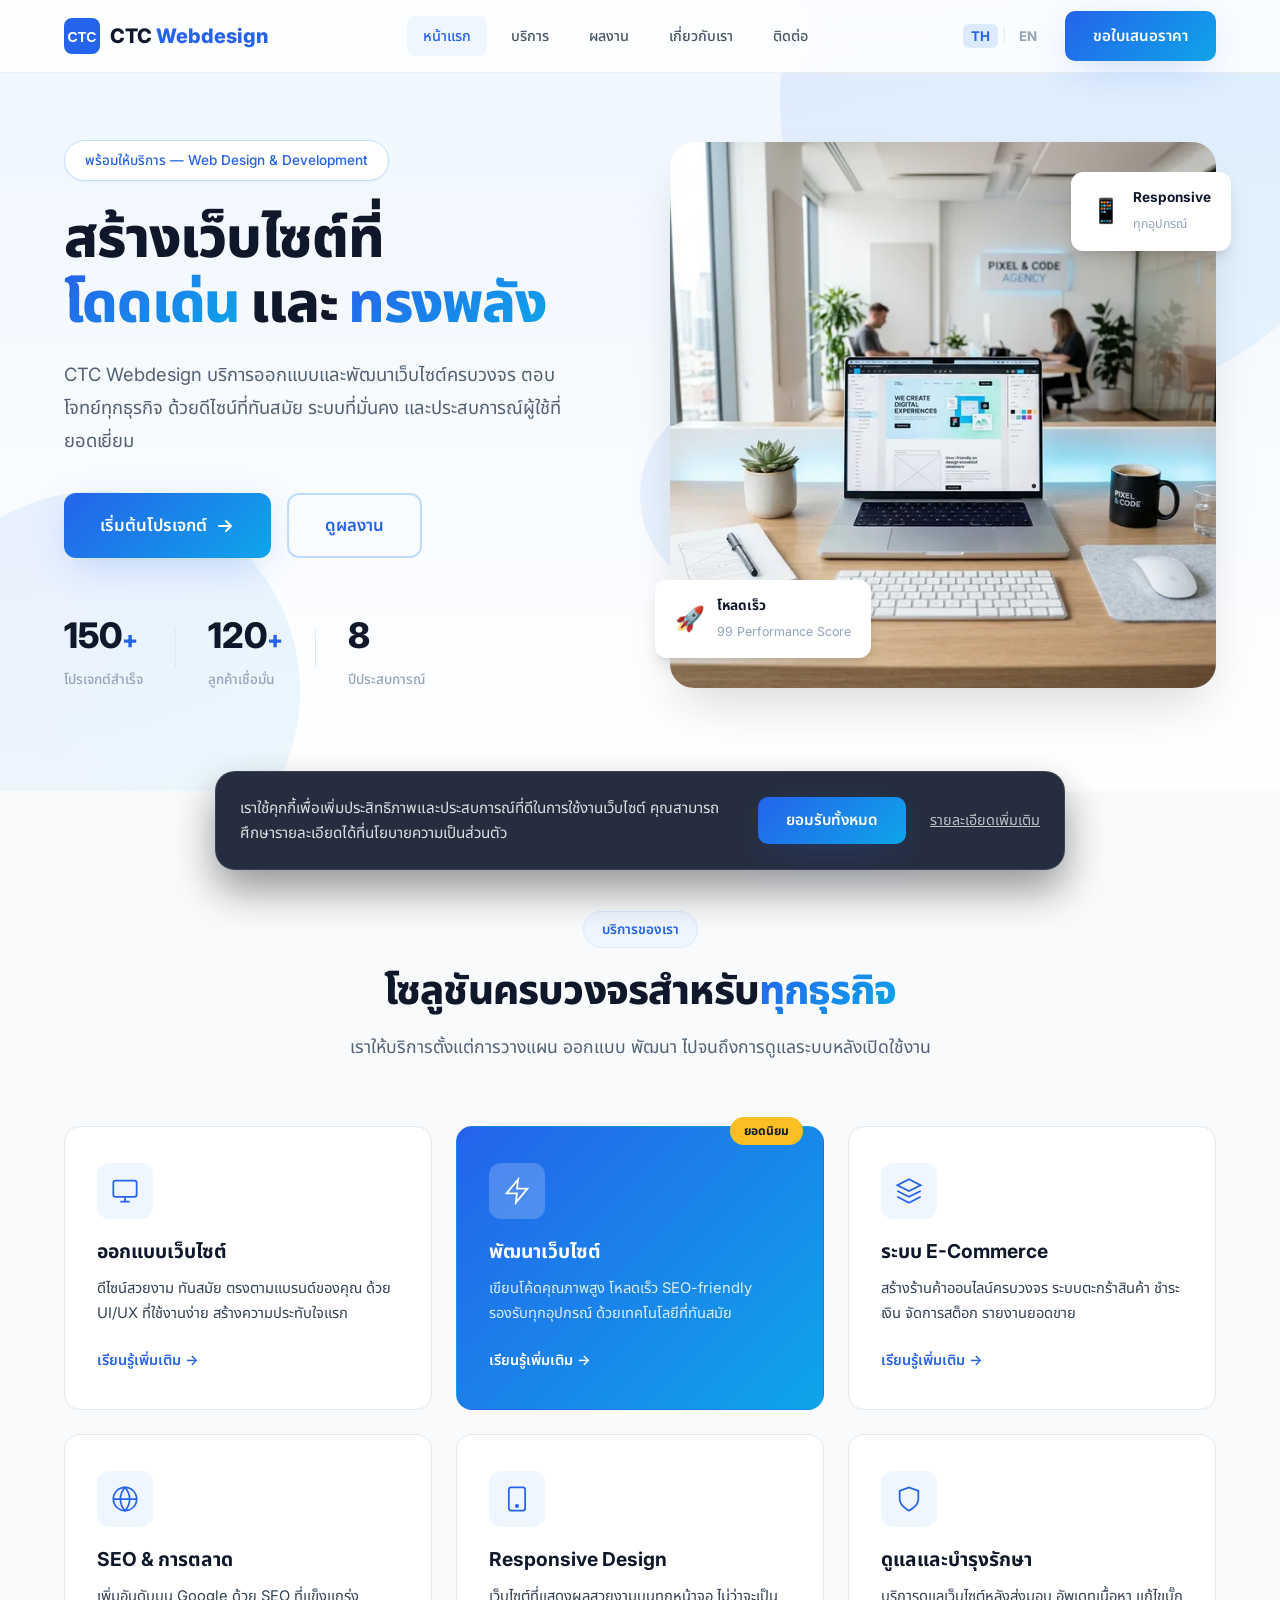
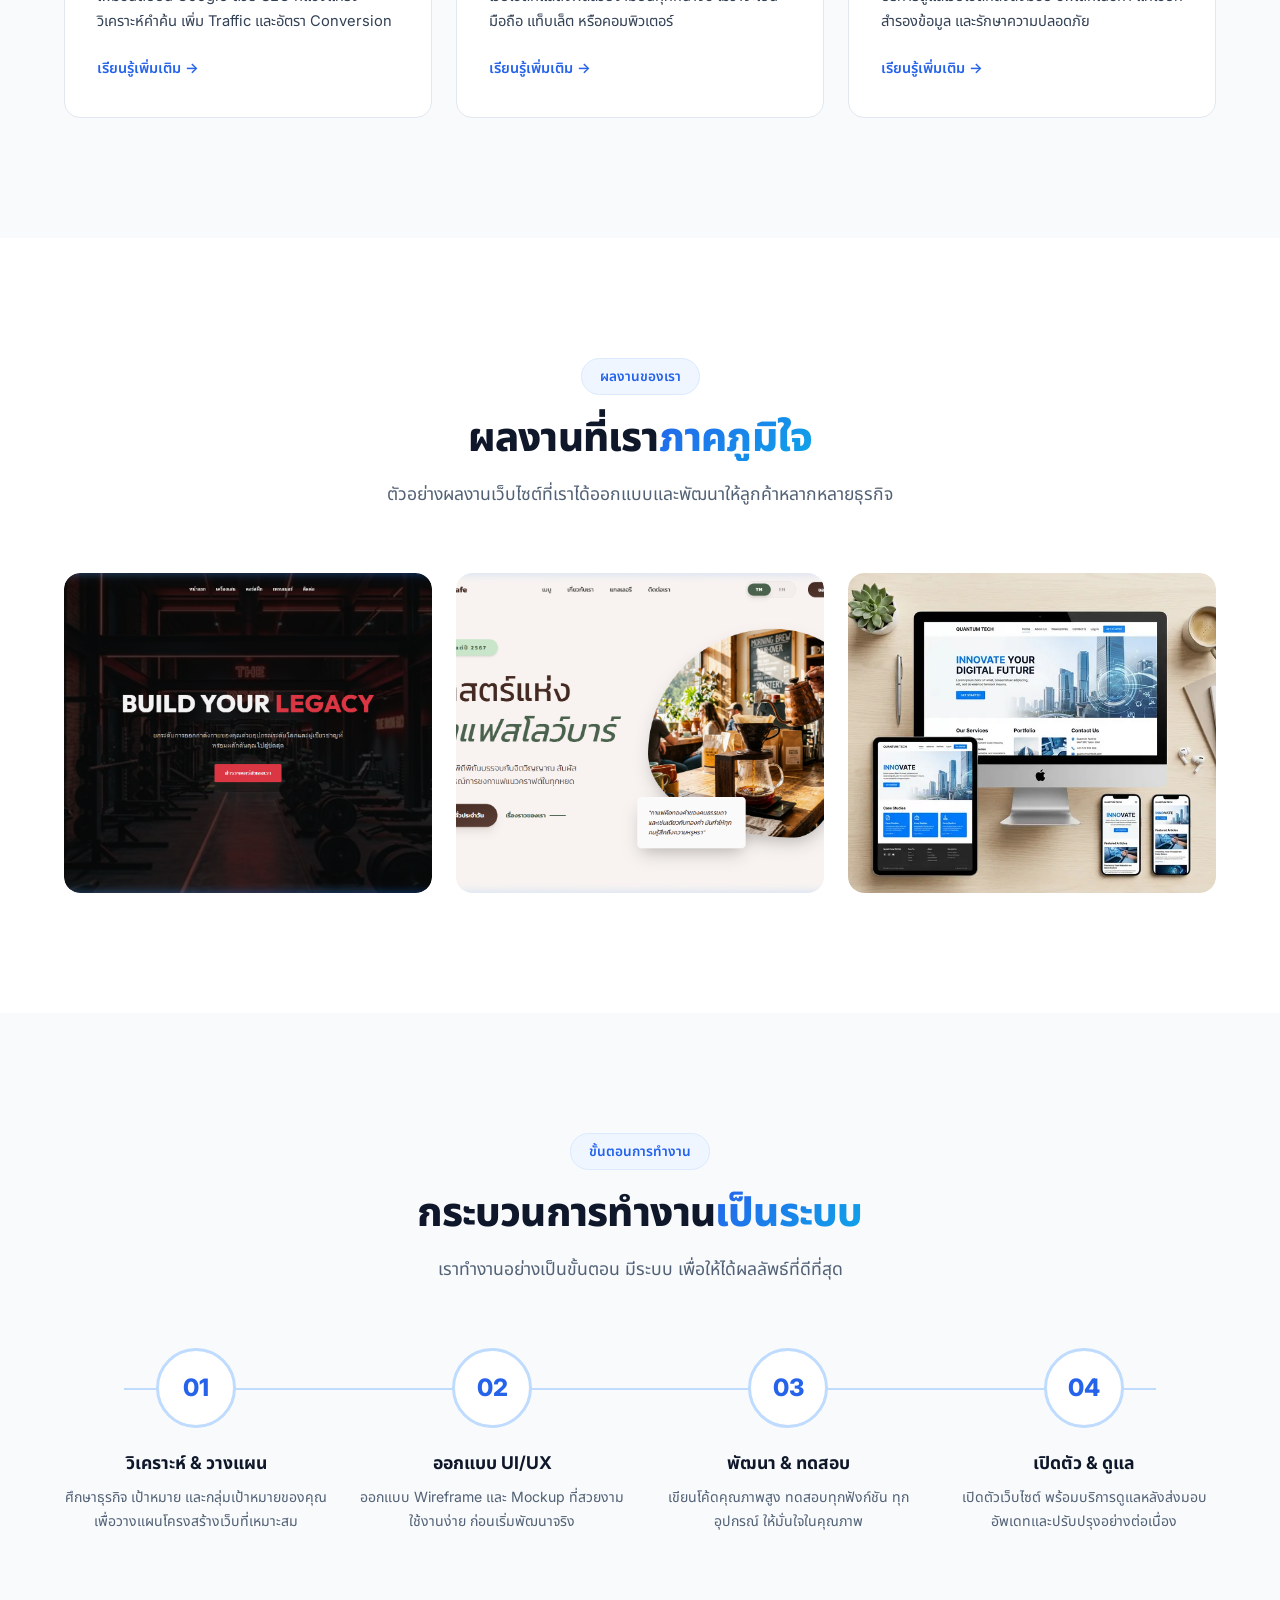
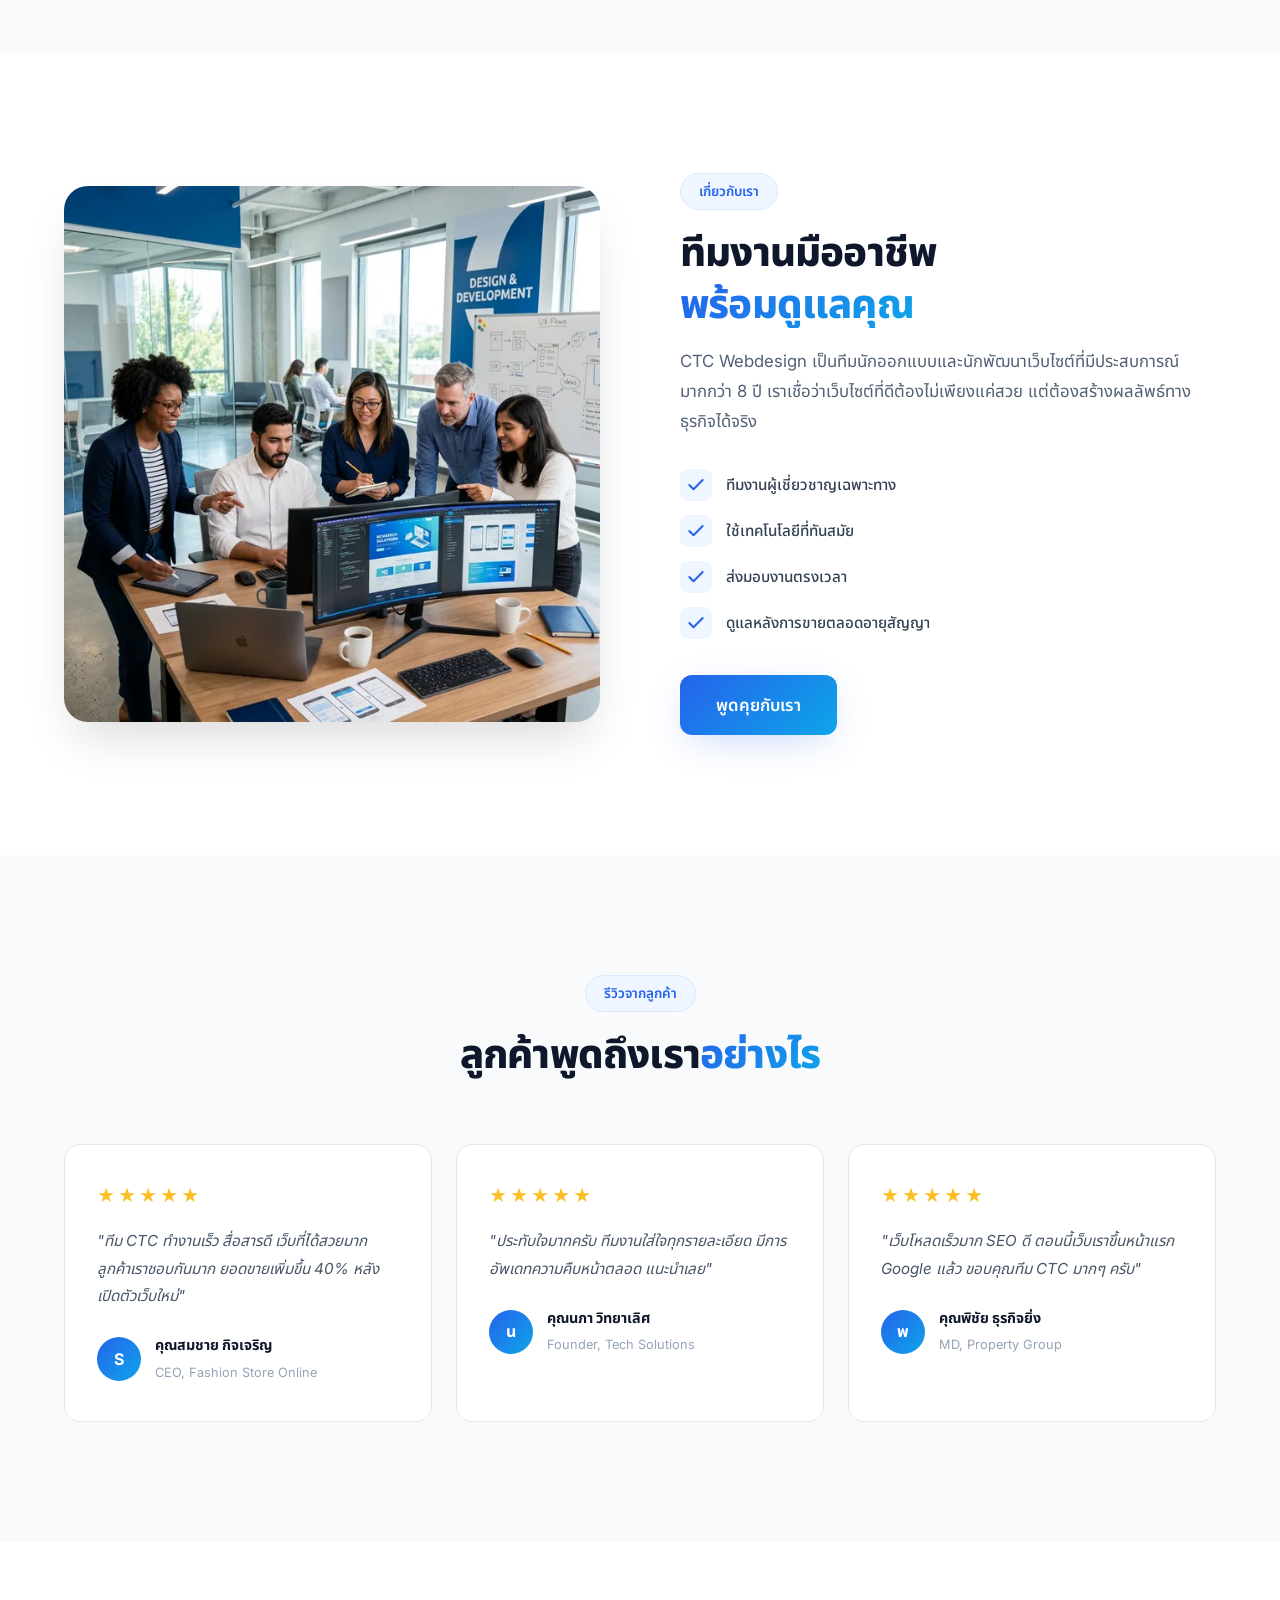
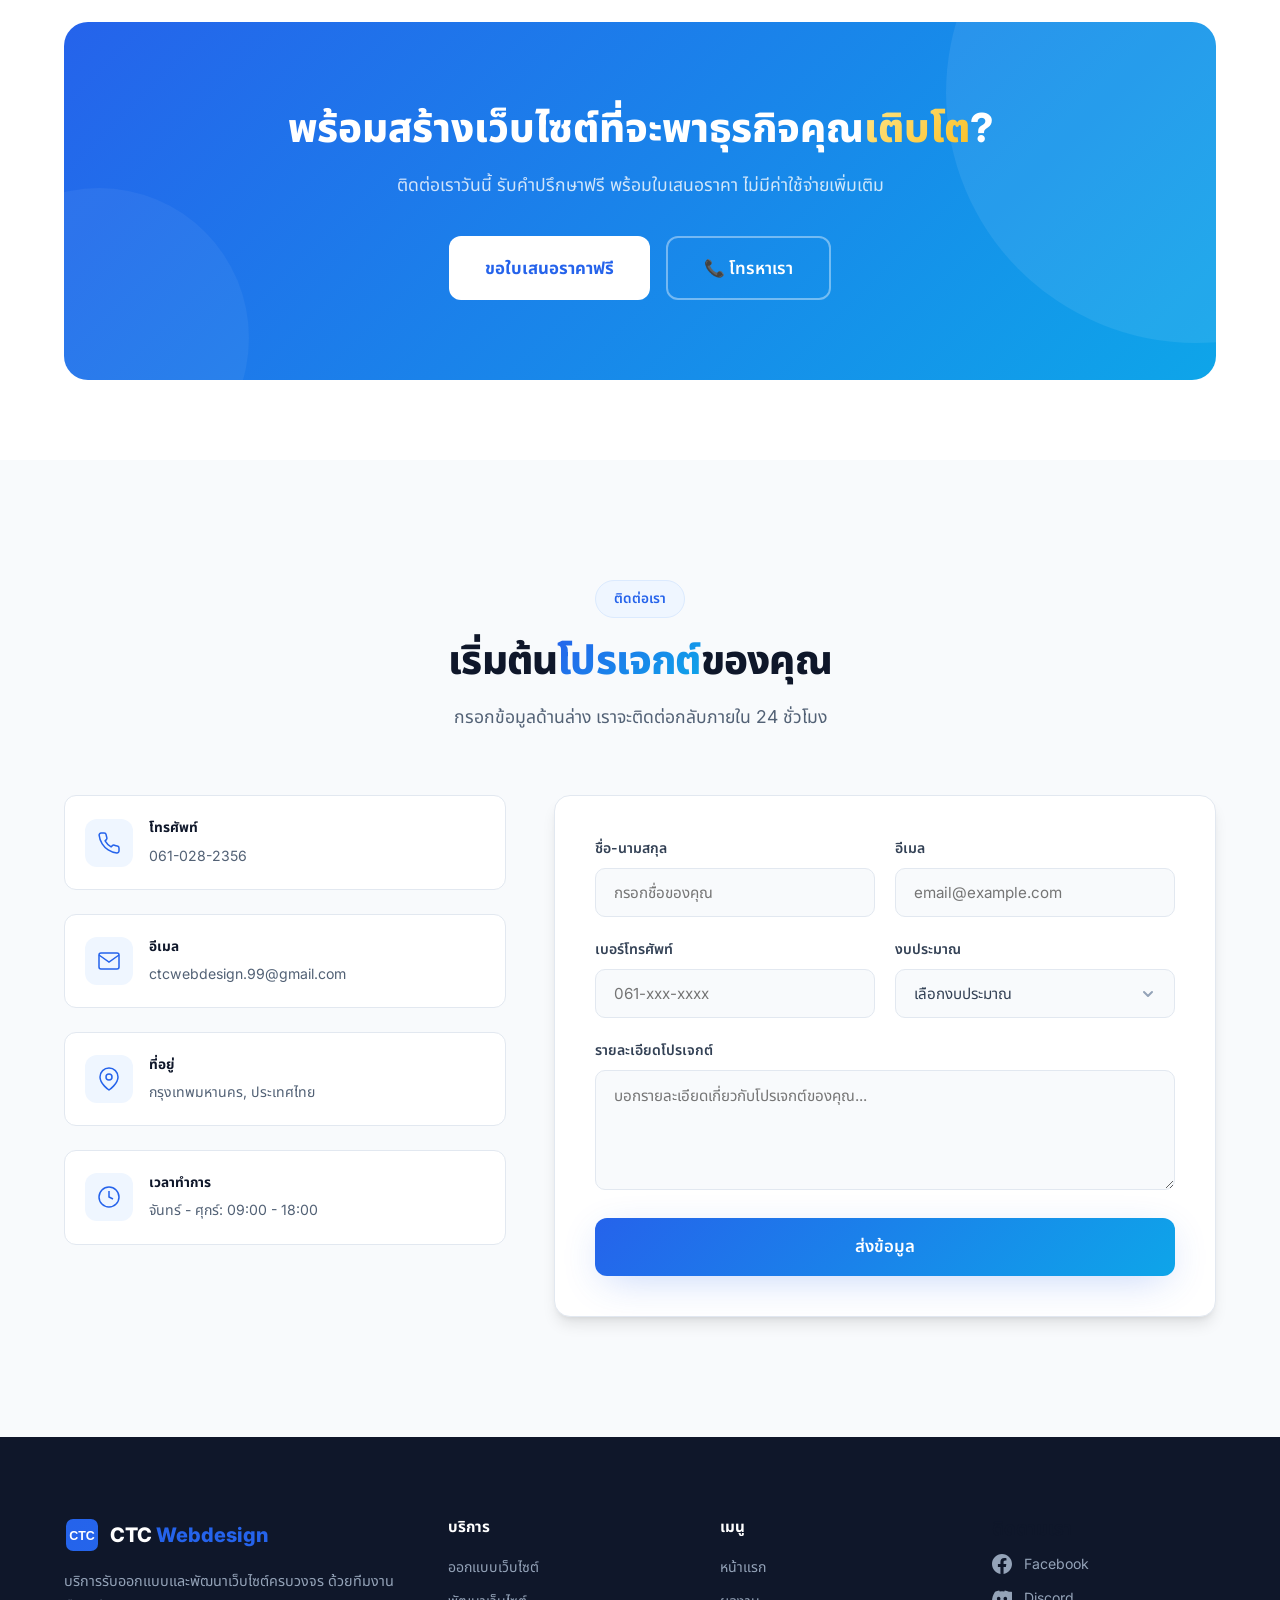
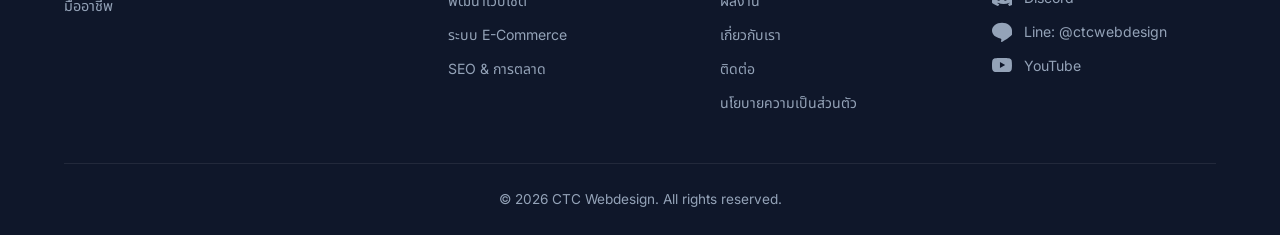
==== commit a6670593: "Complete bilingual support for testimonials, meta tags, and all remaining Thai elements" ====
--- a/index.html
+++ b/index.html
@@ -4,8 +4,8 @@
 <head>
     <meta charset="UTF-8">
     <meta name="viewport" content="width=device-width, initial-scale=1.0">
-    <title>CTC Webdesign — รับออกแบบและพัฒนาเว็บไซต์มืออาชีพ</title>
-    <meta name="description"
+    <title data-i18n="site_title">CTC Webdesign — รับออกแบบและพัฒนาเว็บไซต์มืออาชีพ</title>
+    <meta name="description" data-i18n="site_desc"
         content="CTC Webdesign บริการรับออกแบบและพัฒนาเว็บไซต์ครบวงจร ดีไซน์สวย ทันสมัย ราคาเป็นมิตร พร้อมดูแลหลังการขาย">
     
     <!-- Google tag (gtag.js) -->
@@ -414,12 +414,12 @@
             <div class="testimonials-grid">
                 <div class="testimonial-card">
                     <div class="testimonial-stars">★★★★★</div>
-                    <p>"ทีม CTC ทำงานเร็ว สื่อสารดี เว็บที่ได้สวยมาก ลูกค้าเราชอบกันมาก ยอดขายเพิ่มขึ้น 40%
+                    <p data-i18n="testimonial_1_text">"ทีม CTC ทำงานเร็ว สื่อสารดี เว็บที่ได้สวยมาก ลูกค้าเราชอบกันมาก ยอดขายเพิ่มขึ้น 40%
                         หลังเปิดตัวเว็บใหม่"</p>
                     <div class="testimonial-author">
-                        <div class="author-avatar">ส</div>
+                        <div class="author-avatar" data-i18n-no-content>S</div>
                         <div>
-                            <strong>คุณสมชาย กิจเจริญ</strong>
+                            <strong data-i18n="testimonial_1_author">คุณสมชาย กิจเจริญ</strong>
                             <span>CEO, Fashion Store Online</span>
                         </div>
                     </div>
@@ -616,7 +616,7 @@
                     <a href="privacy.html" data-i18n="footer_privacy">นโยบายความเป็นส่วนตัว</a>
                 </div>
                 <div class="footer-links">
-                    <h3>ติดตามเรา</h3>
+                    <h3 data-i18n="footer_follow">ติดตามเรา</h3>
                     <a href="https://www.facebook.com/profile.php?id=61585758404008&locale=th_TH">
                         <svg width="20" height="20" viewBox="0 0 24 24" fill="currentColor">
                             <path
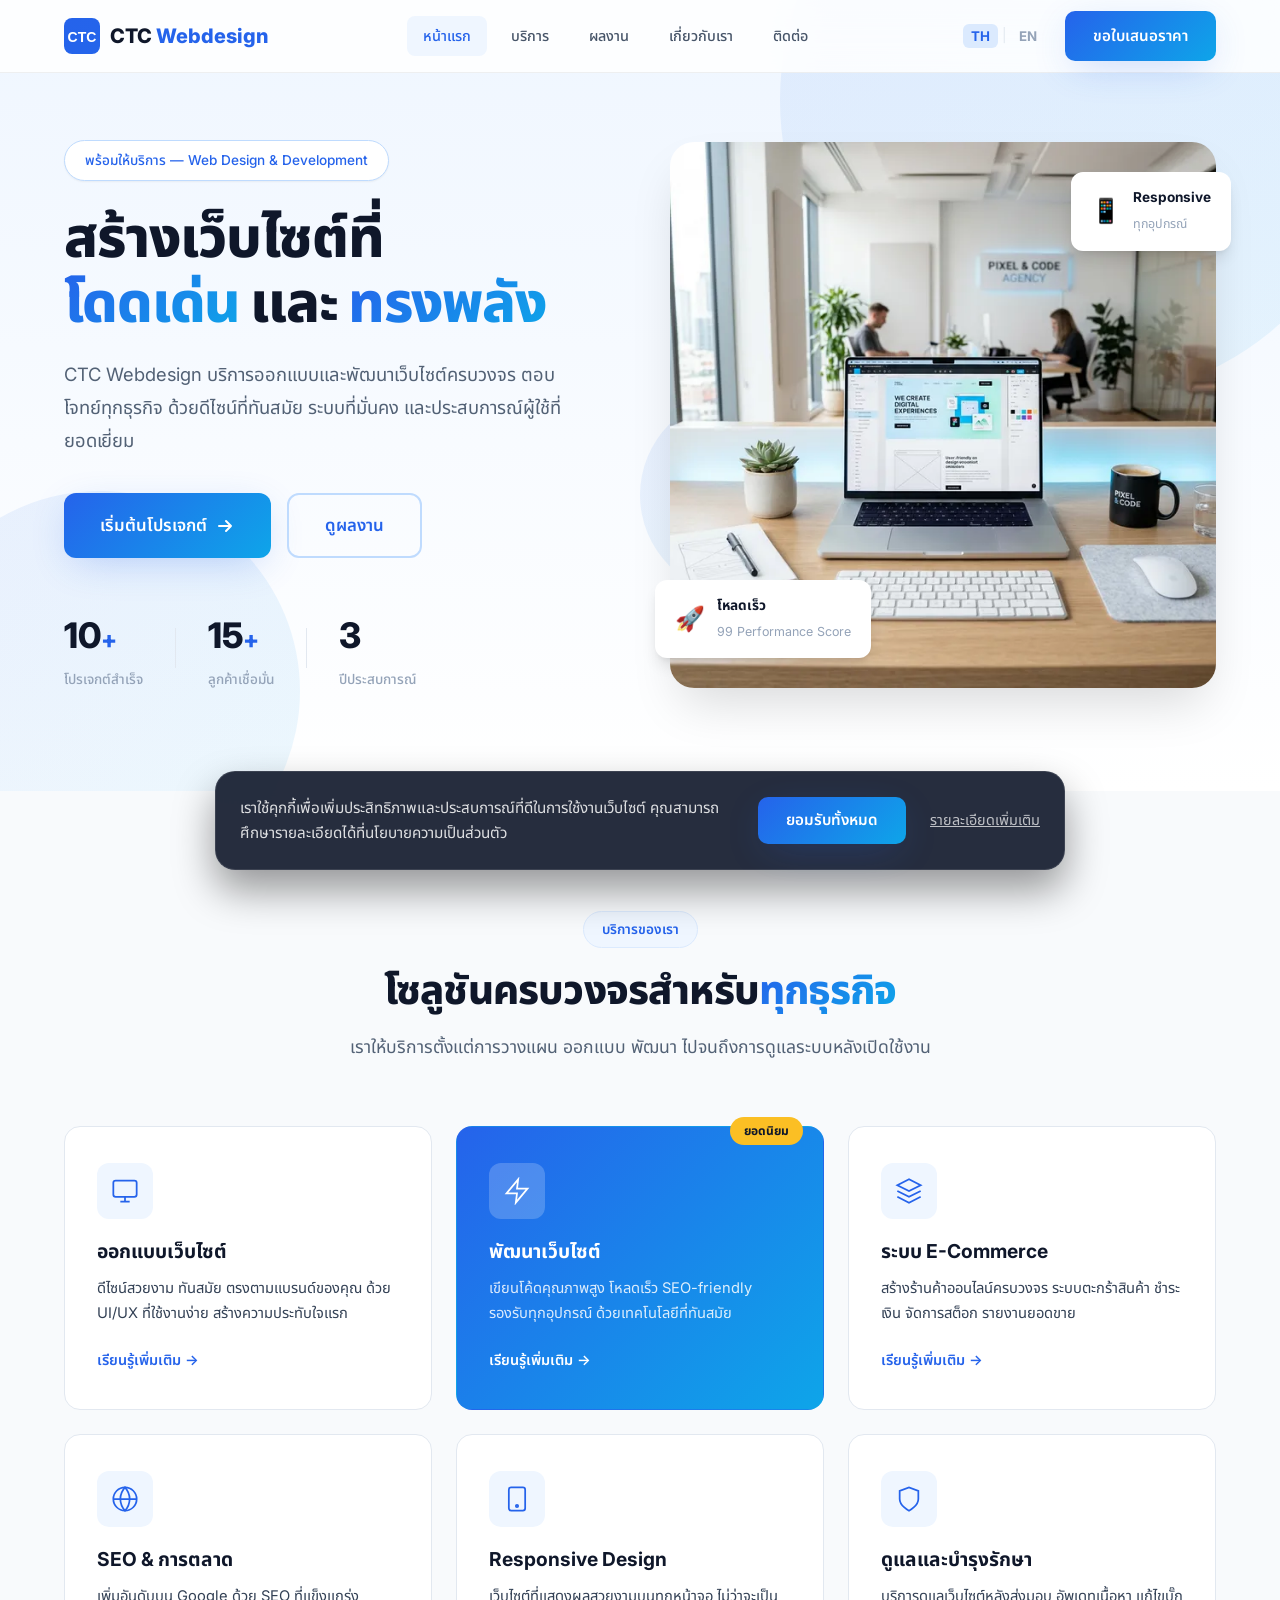
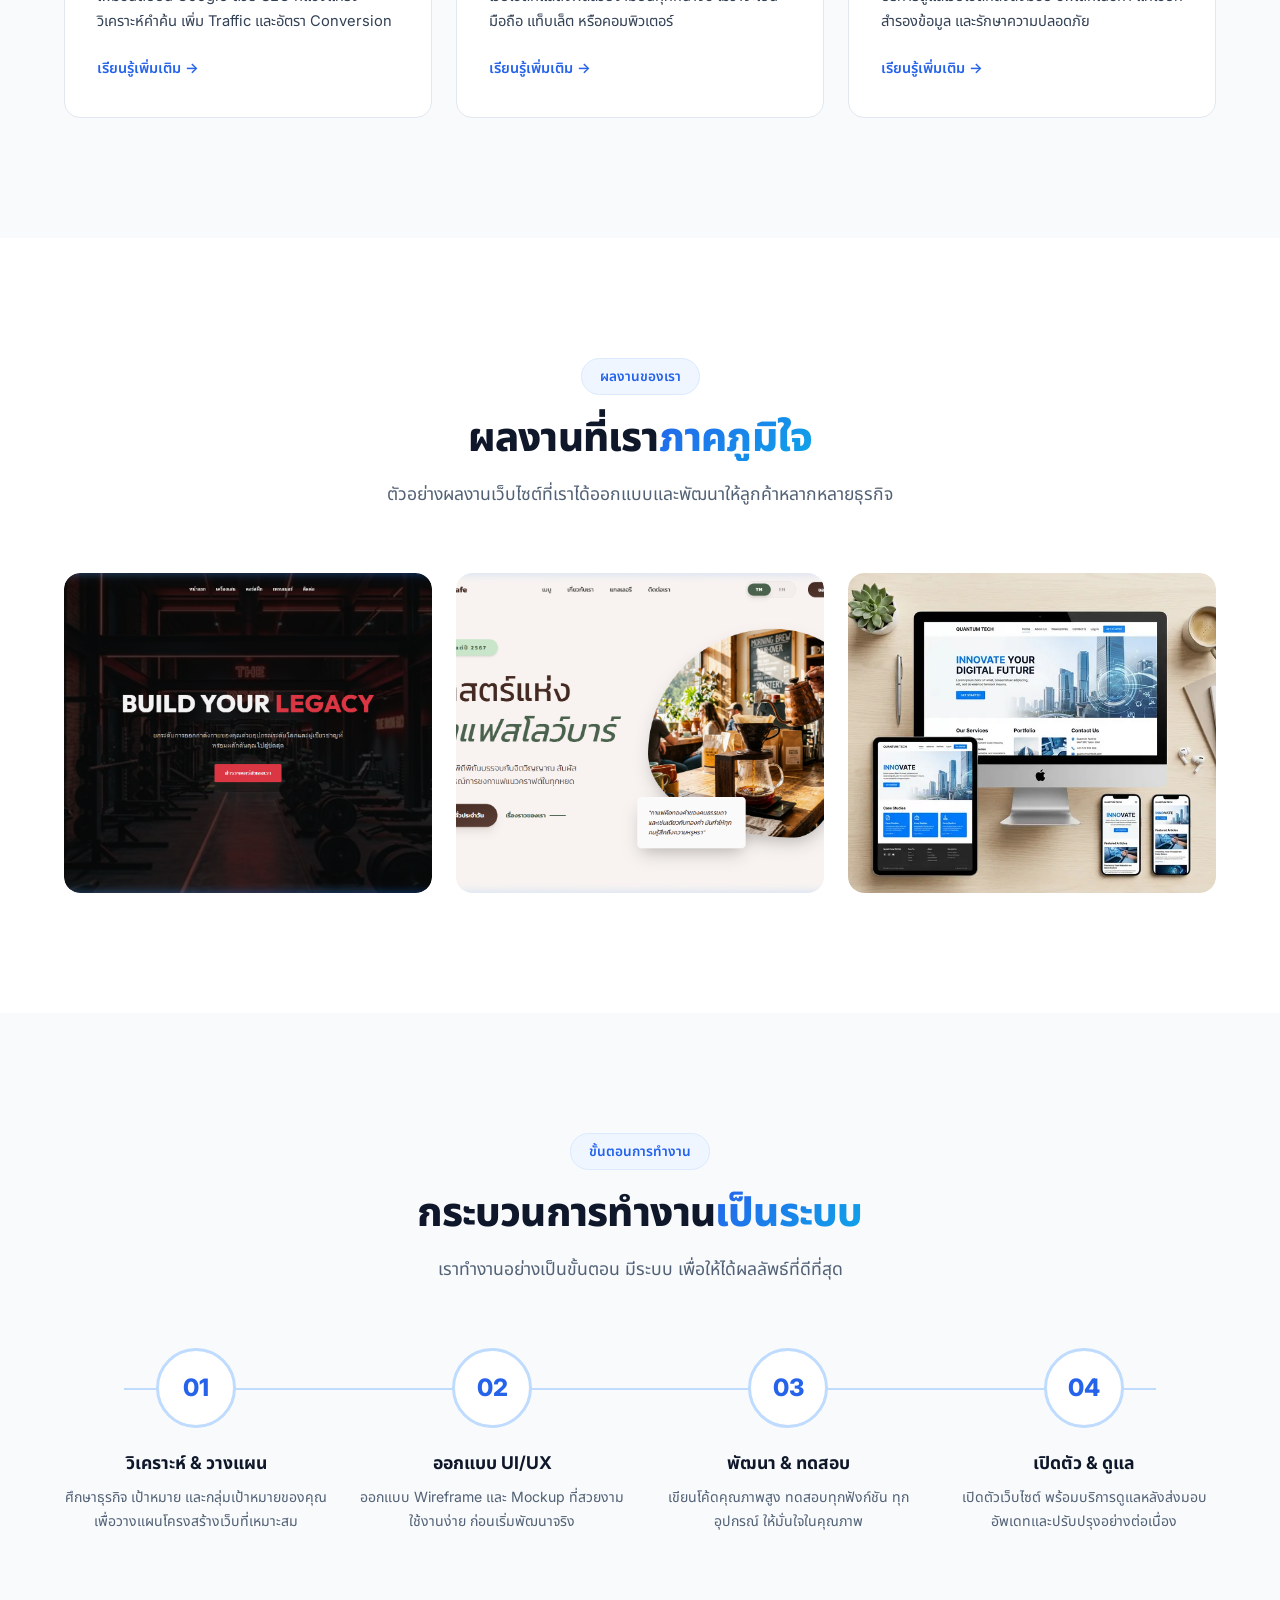
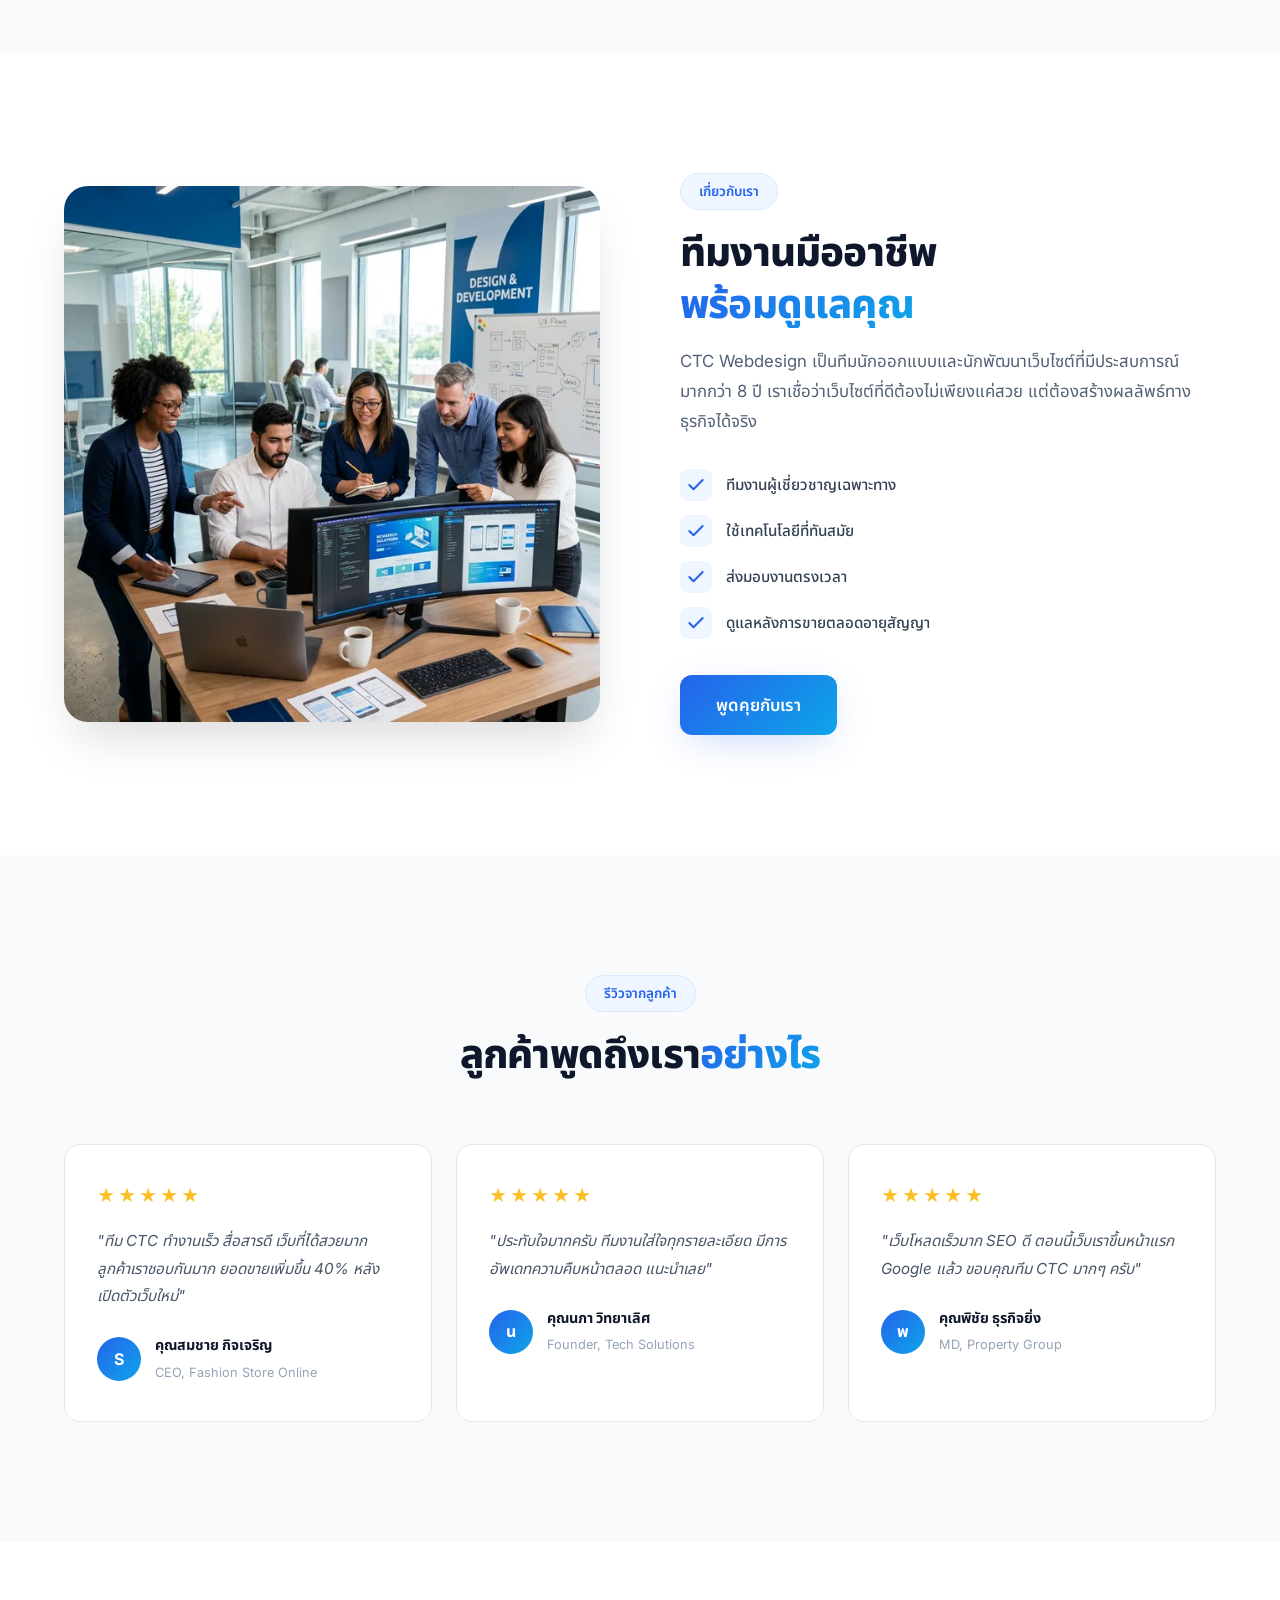
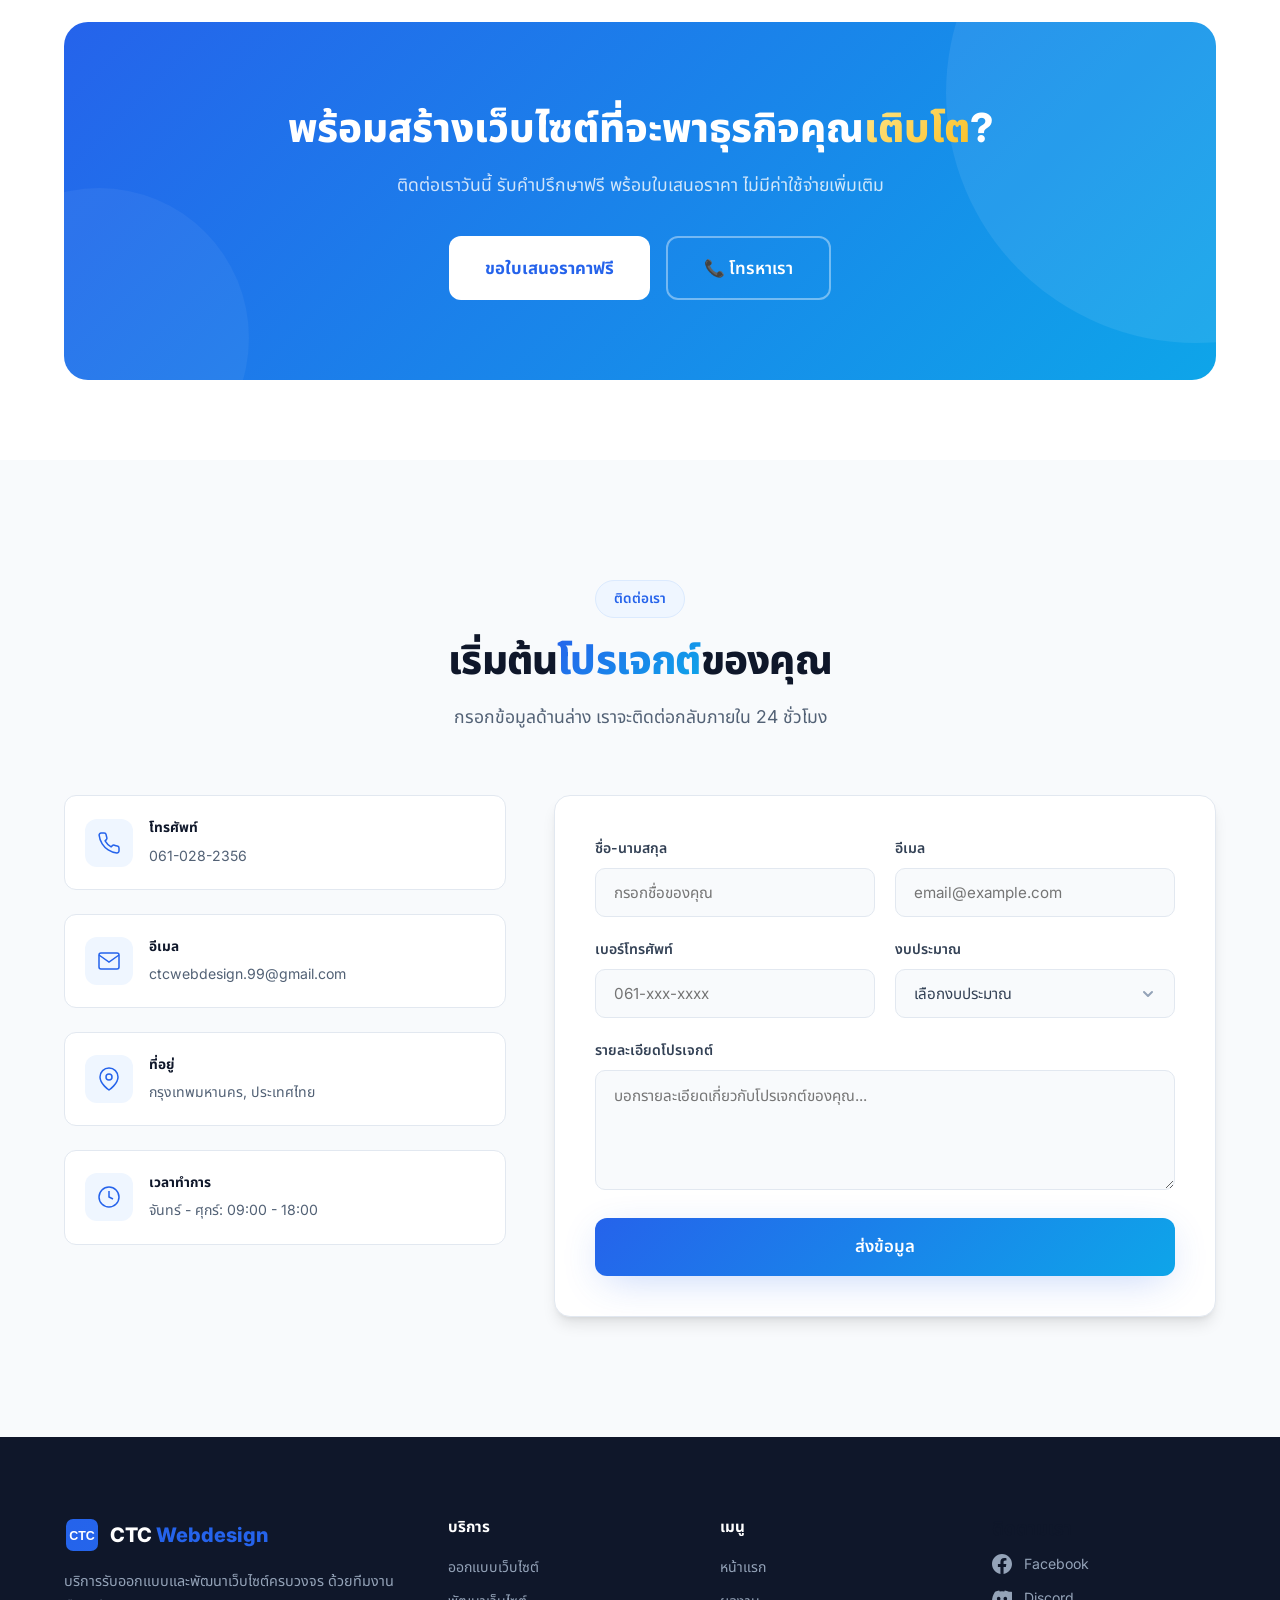
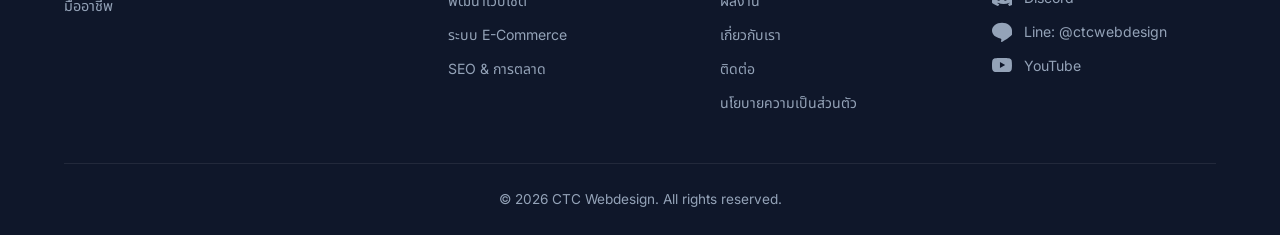
==== commit 742d3292: "Update hero statistics to reflect current projects and experience" ====
--- a/index.html
+++ b/index.html
@@ -107,17 +107,17 @@
                 </div>
                 <div class="hero-stats">
                     <div class="stat">
-                        <span class="stat-number" data-count="150">0</span><span class="stat-plus">+</span>
+                        <span class="stat-number" data-count="10">0</span><span class="stat-plus">+</span>
                         <span class="stat-label" data-i18n="stat_projects">โปรเจกต์สำเร็จ</span>
                     </div>
                     <div class="stat-divider"></div>
                     <div class="stat">
-                        <span class="stat-number" data-count="120">0</span><span class="stat-plus">+</span>
+                        <span class="stat-number" data-count="15">0</span><span class="stat-plus">+</span>
                         <span class="stat-label" data-i18n="stat_clients">ลูกค้าเชื่อมั่น</span>
                     </div>
                     <div class="stat-divider"></div>
                     <div class="stat">
-                        <span class="stat-number" data-count="8">0</span>
+                        <span class="stat-number" data-count="3">0</span>
                         <span class="stat-label" data-i18n="stat_years">ปีประสบการณ์</span>
                     </div>
                 </div>
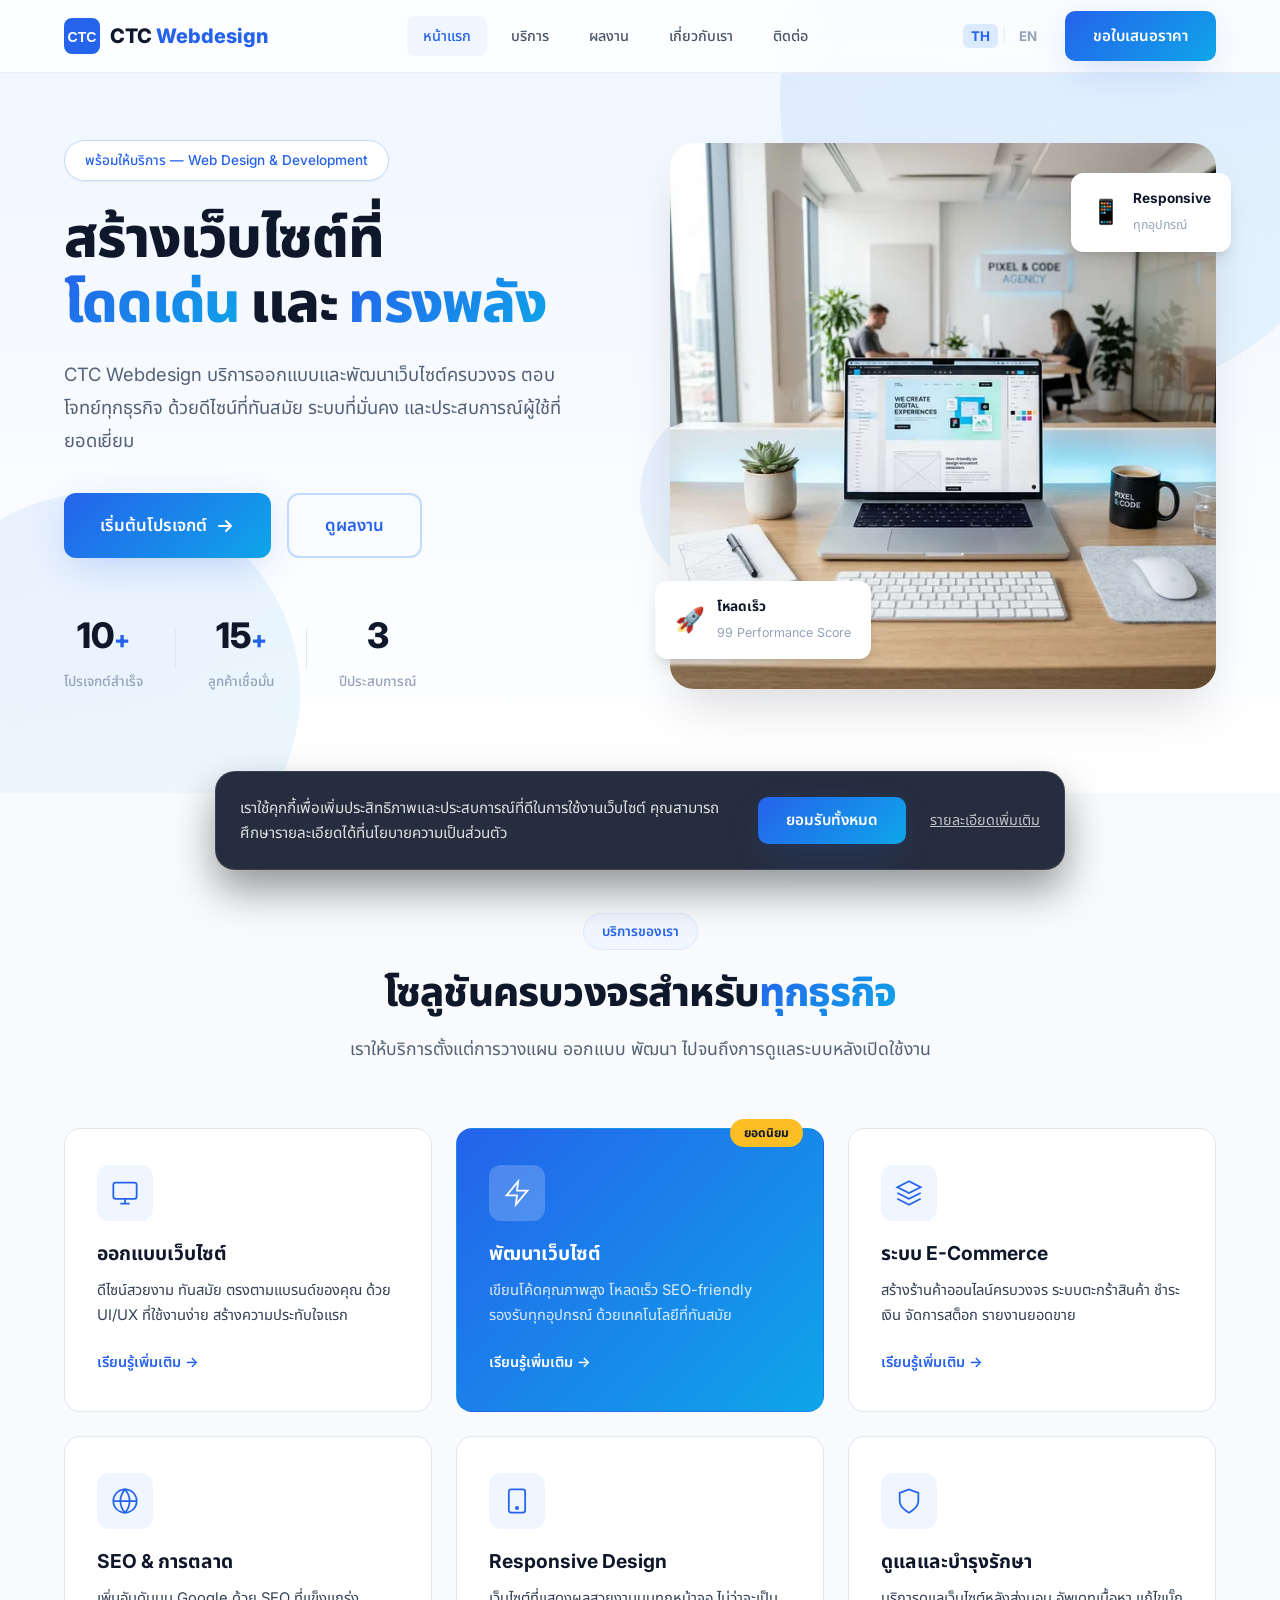
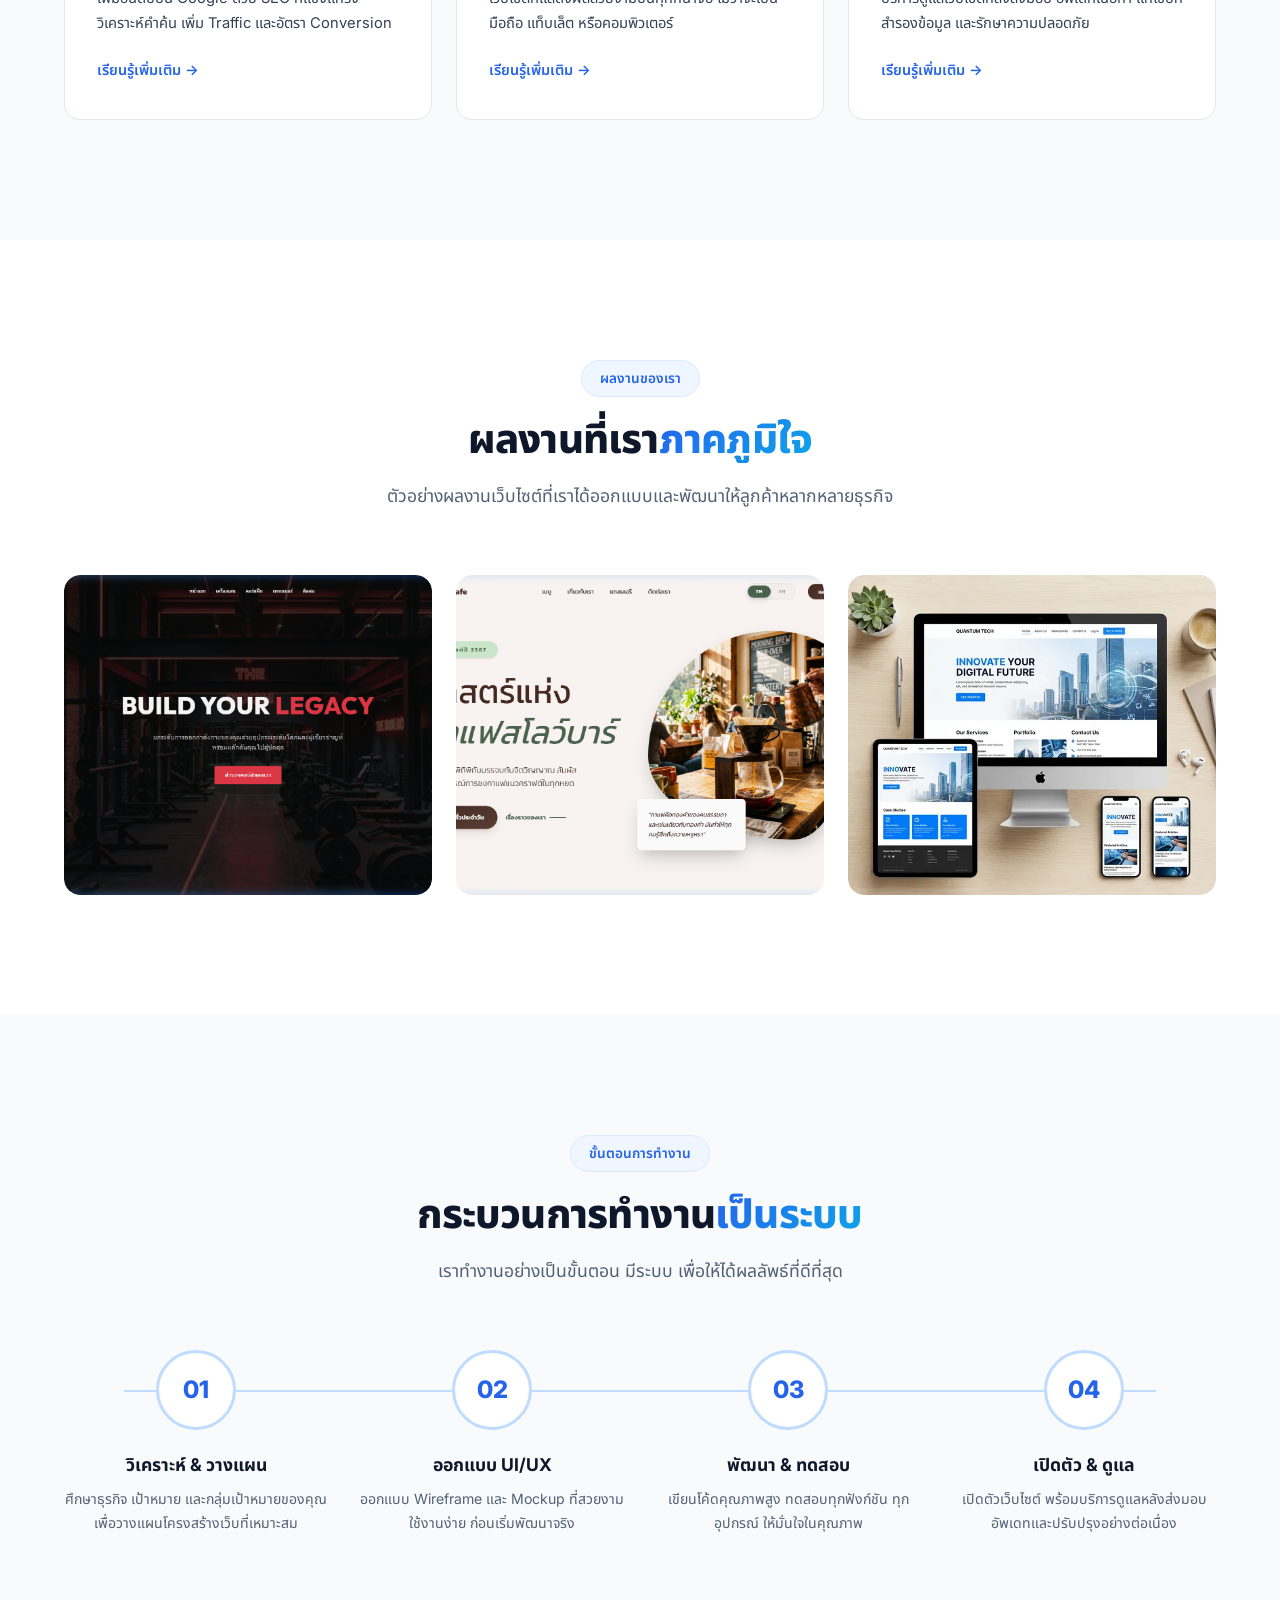
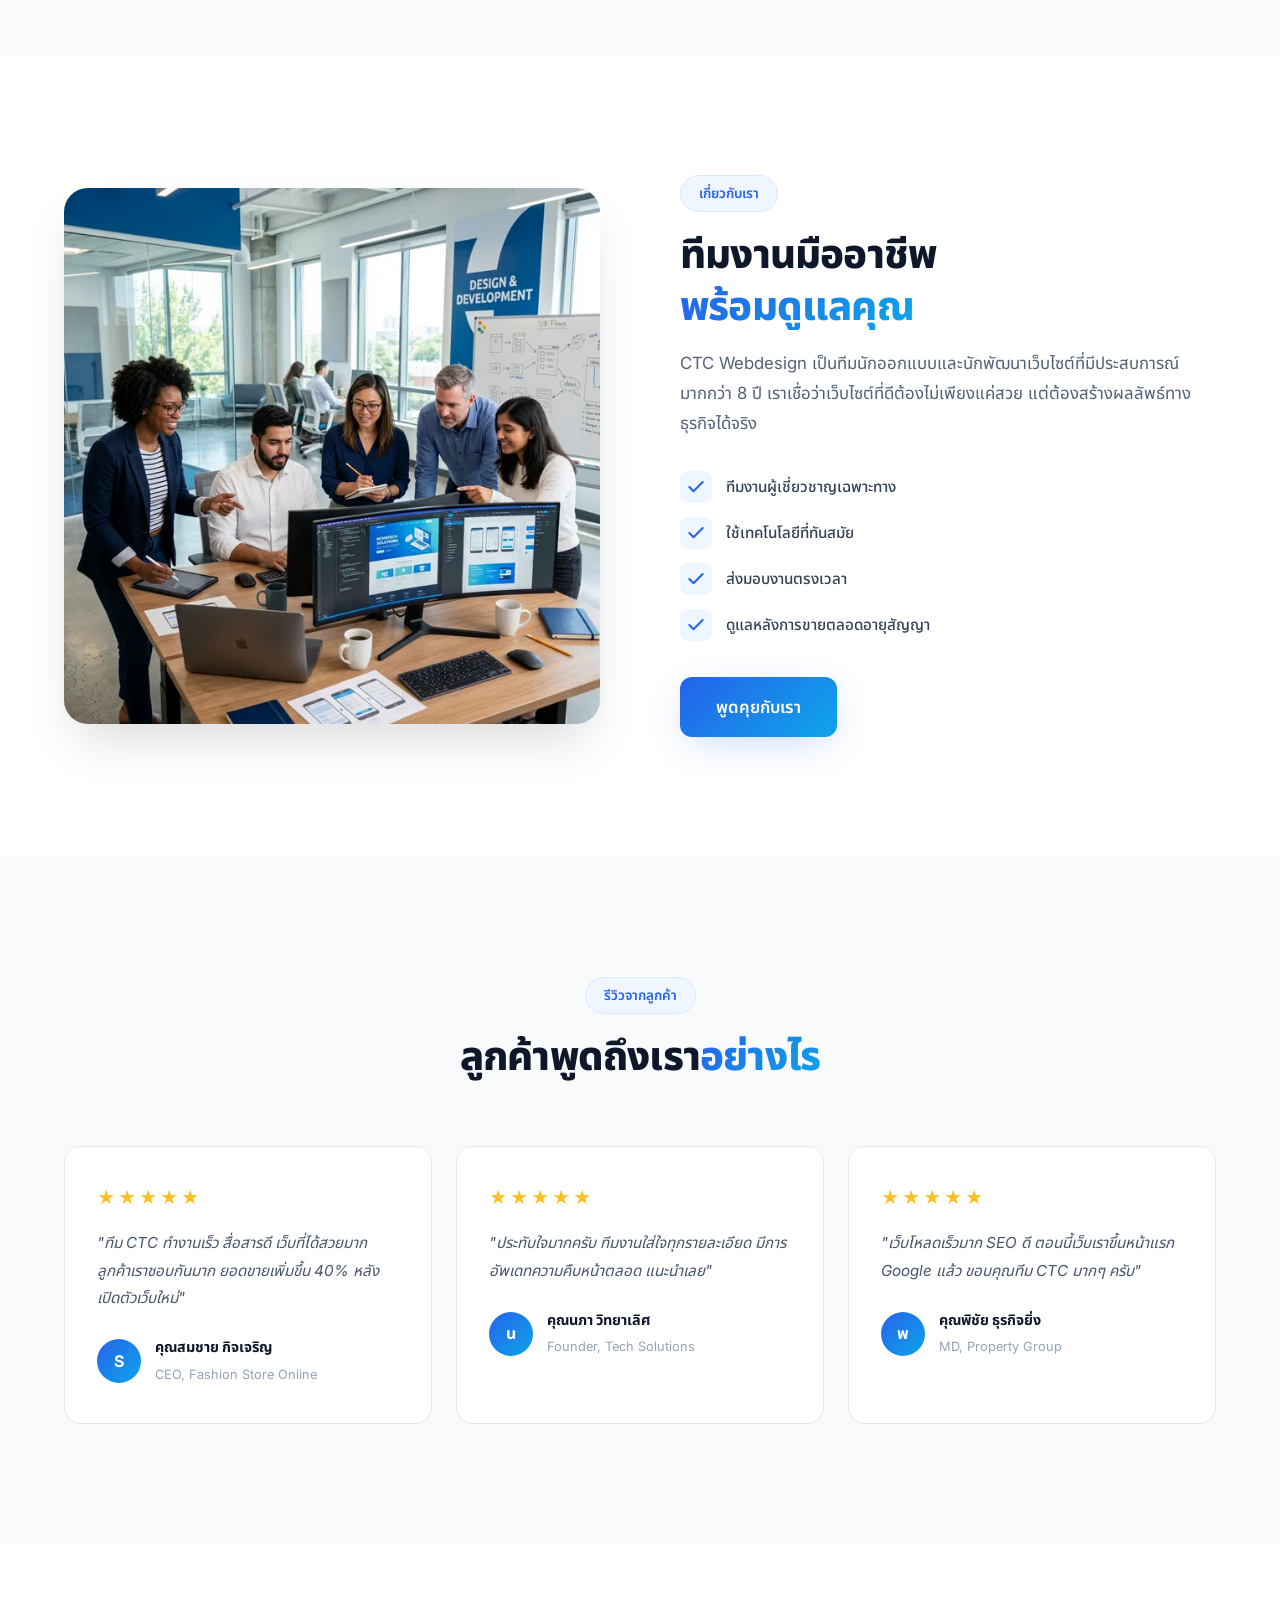
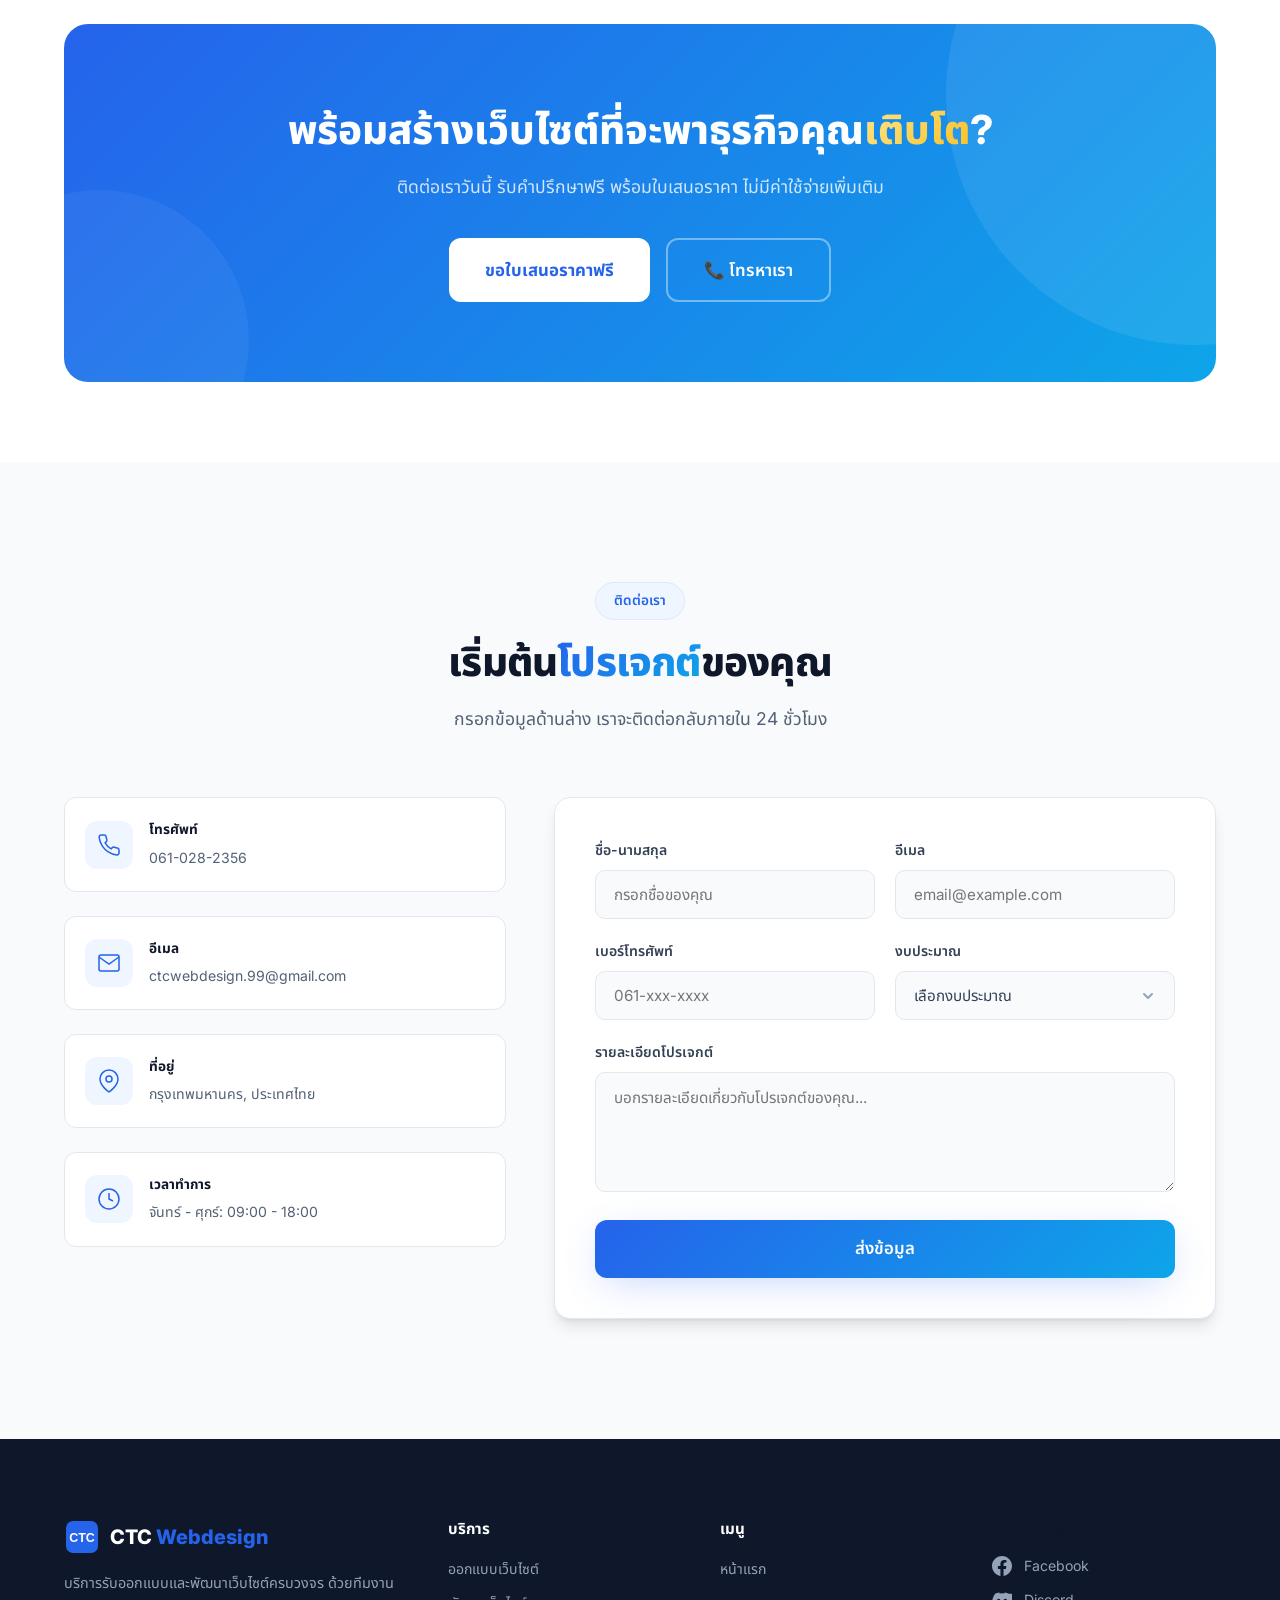
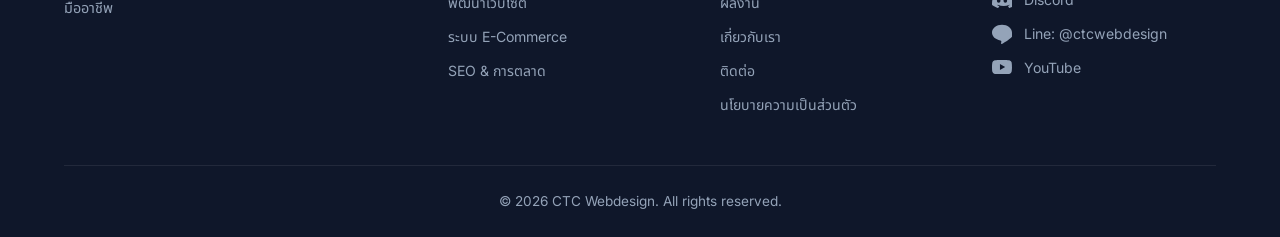
==== commit 7841857e: "feat: integrate GA4 with PDPA cookie consent mode" ====
--- a/index.html
+++ b/index.html
@@ -13,6 +13,15 @@
     <script>
       window.dataLayer = window.dataLayer || [];
       function gtag(){dataLayer.push(arguments);}
+
+      // Default consent configuration for PDPA
+      gtag('consent', 'default', {
+        'ad_storage': 'denied',
+        'ad_user_data': 'denied',
+        'ad_personalization': 'denied',
+        'analytics_storage': 'denied'
+      });
+
       gtag('js', new Date());
 
       gtag('config', 'G-G53K4LW66K');
--- a/style.css
+++ b/style.css
@@ -239,15 +239,16 @@
 }
 .hero-actions { display: flex; gap: 16px; margin-bottom: 48px; flex-wrap: wrap; }
 .hero-stats { display: flex; gap: 32px; align-items: center; }
+.stat { text-align: center; }
 .stat-divider { width: 1px; height: 40px; background: var(--gray-200); }
 .stat-number {
     font-size: 2.2rem;
     font-weight: 800;
     color: var(--gray-900);
-    display: inline;
+    display: inline-block;
 }
 .stat-plus { font-size: 1.5rem; font-weight: 800; color: var(--blue-600); }
-.stat-label { display: block; font-size: 0.85rem; color: var(--gray-400); font-weight: 500; margin-top: 2px; }
+.stat-label { display: block; font-size: 0.85rem; color: var(--gray-400); font-weight: 500; margin-top: 4px; }
 
 /* Hero Image */
 .hero-image { position: relative; }
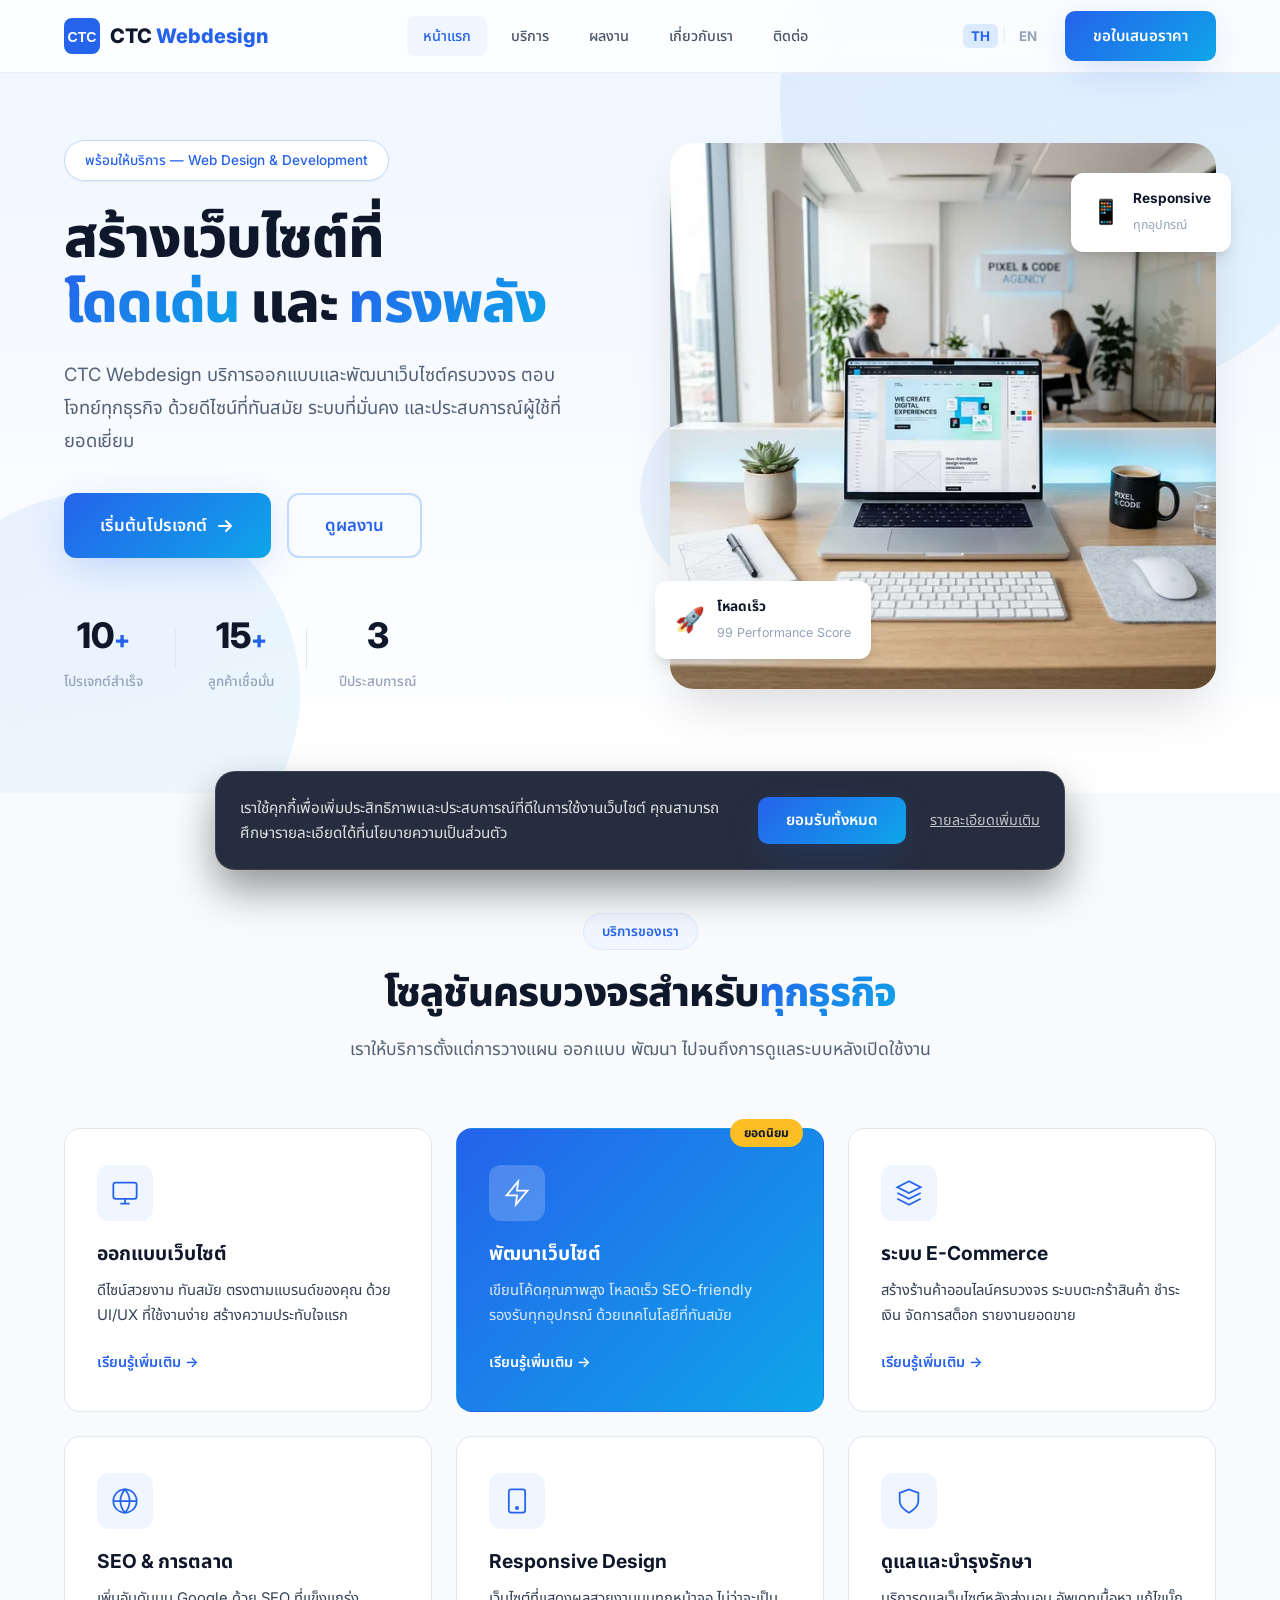
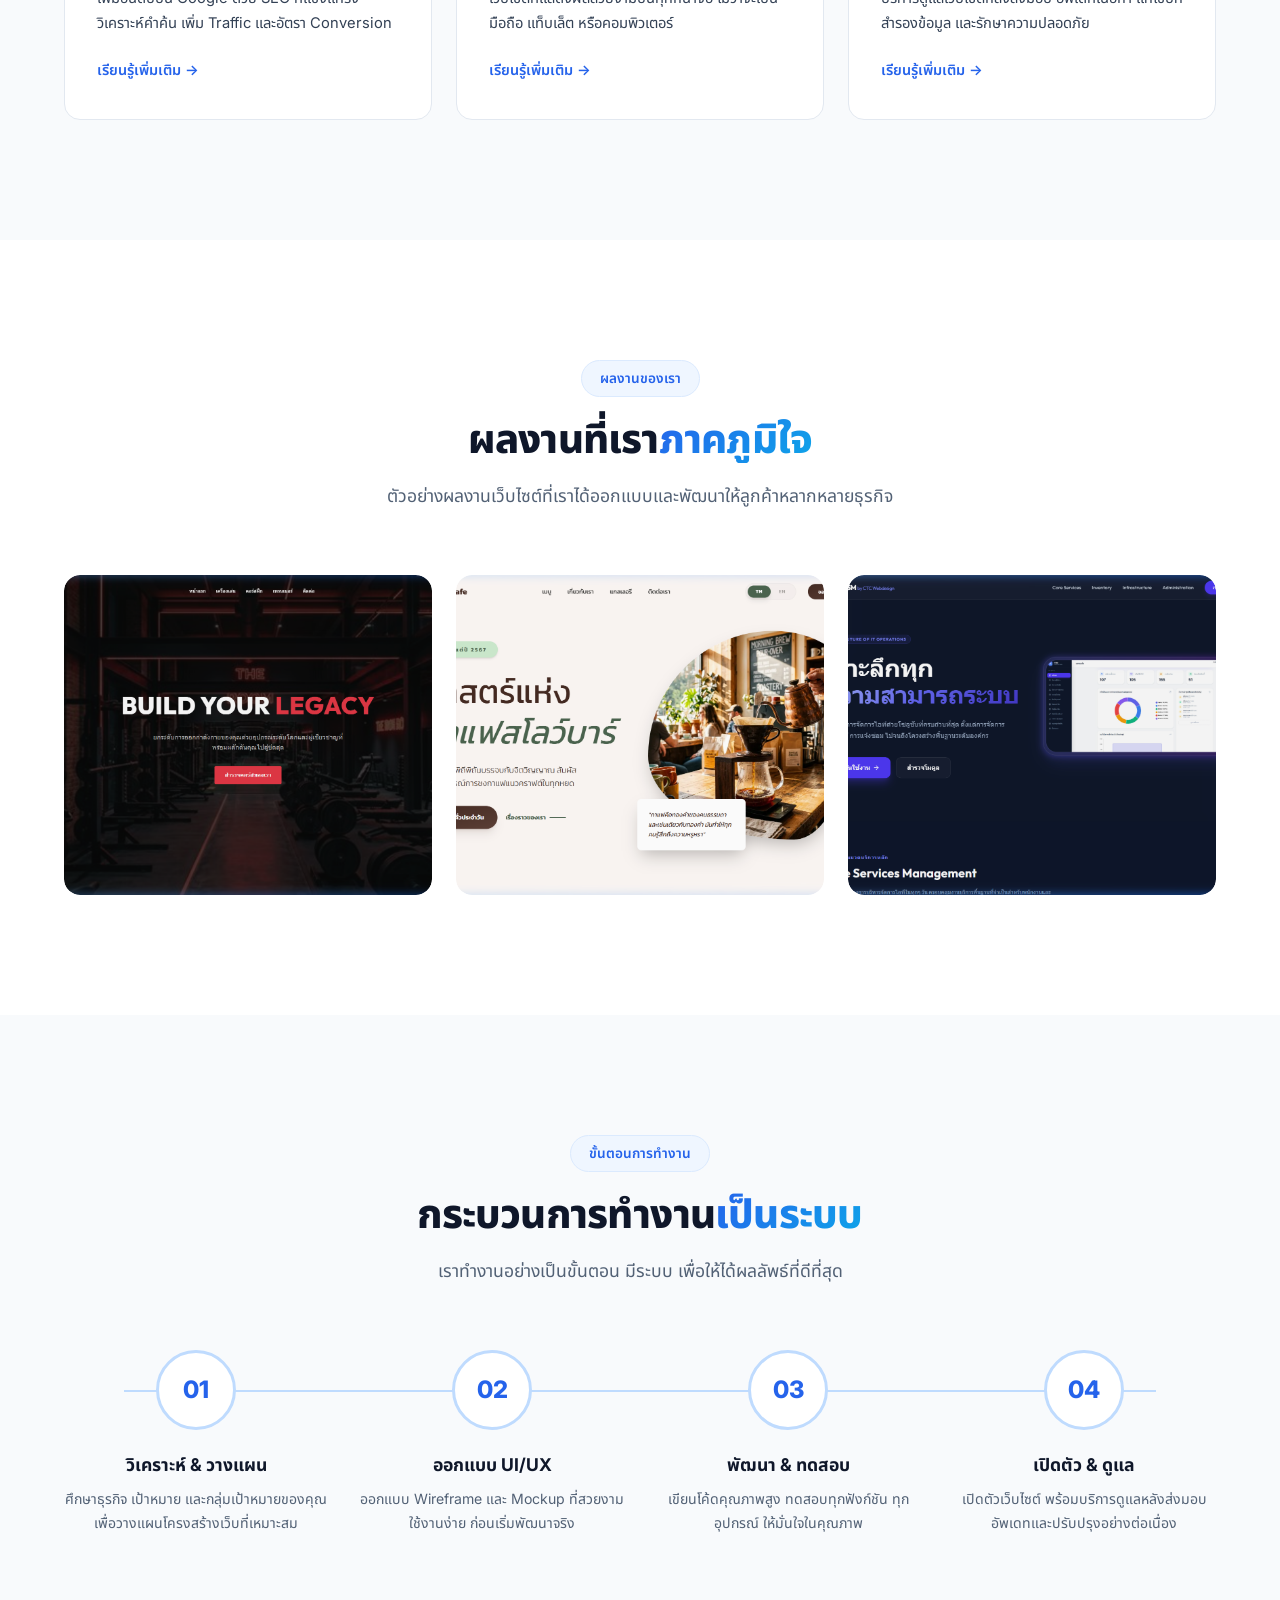
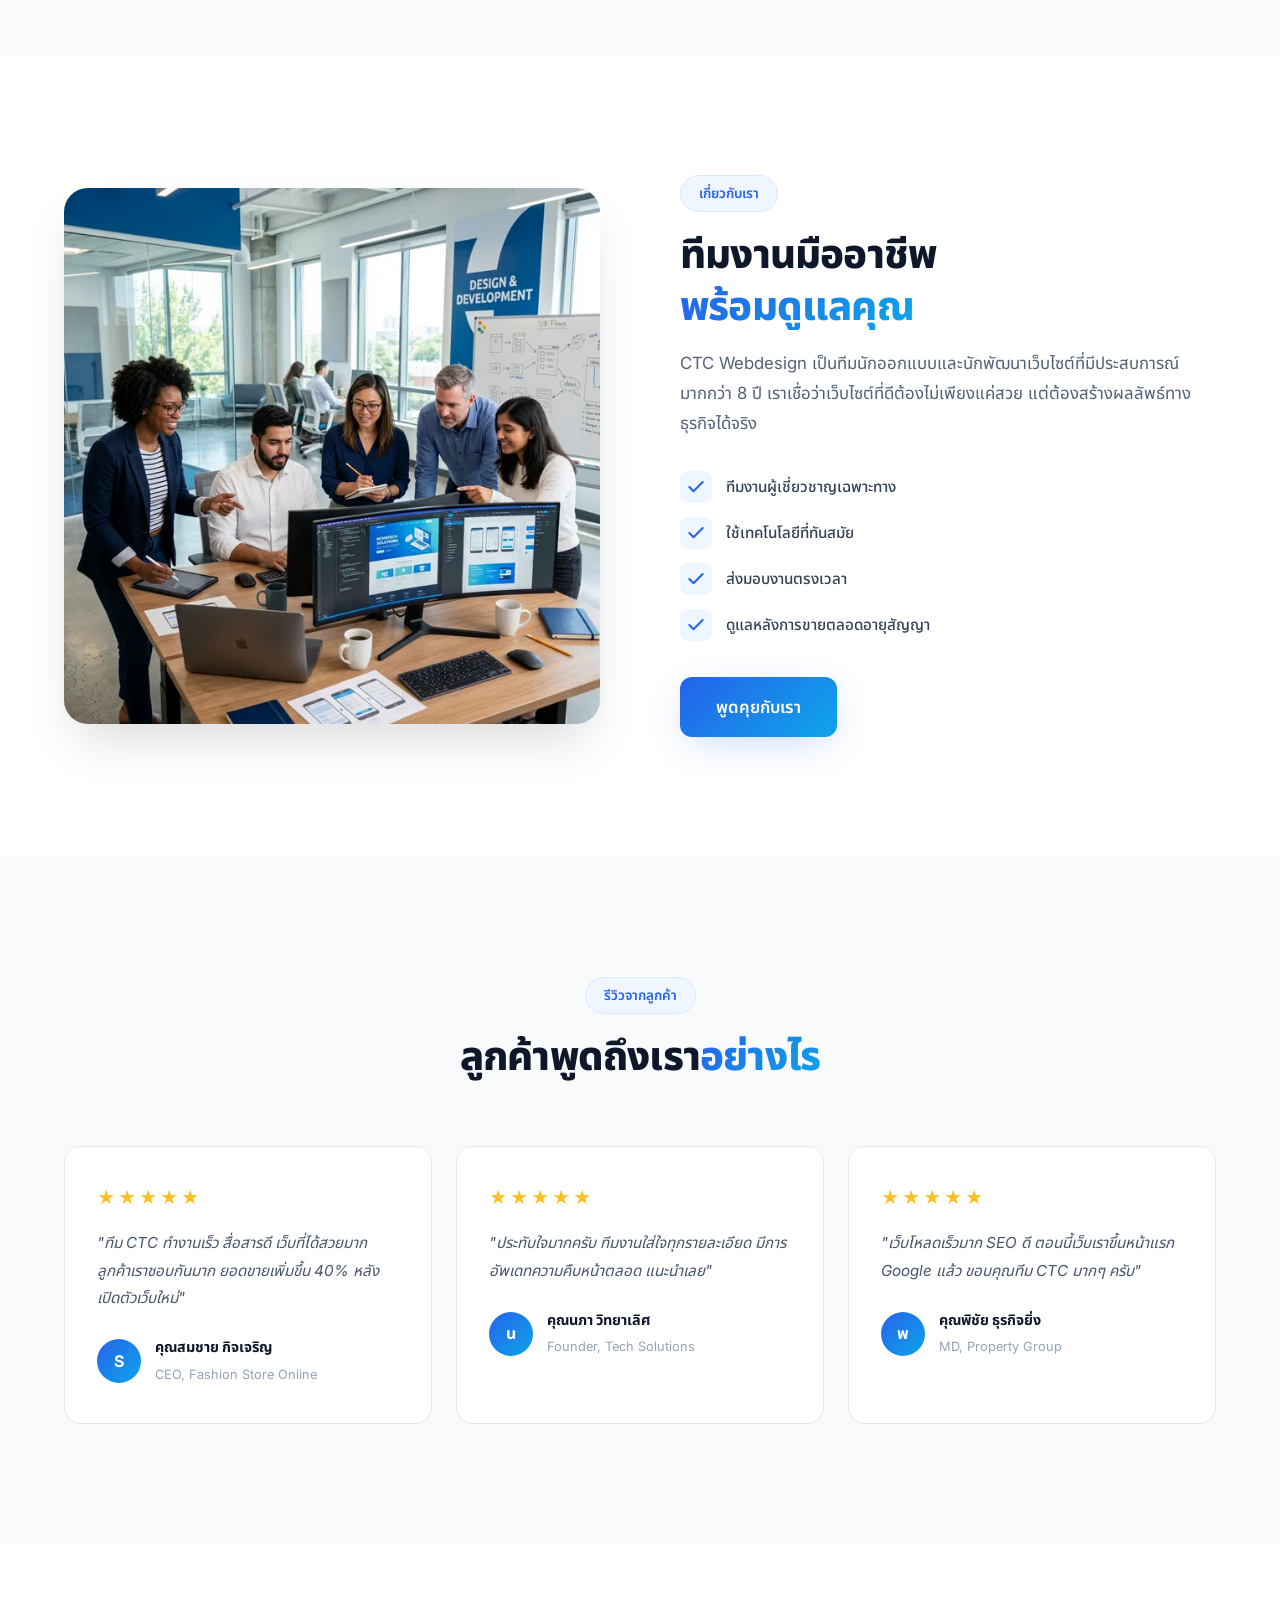
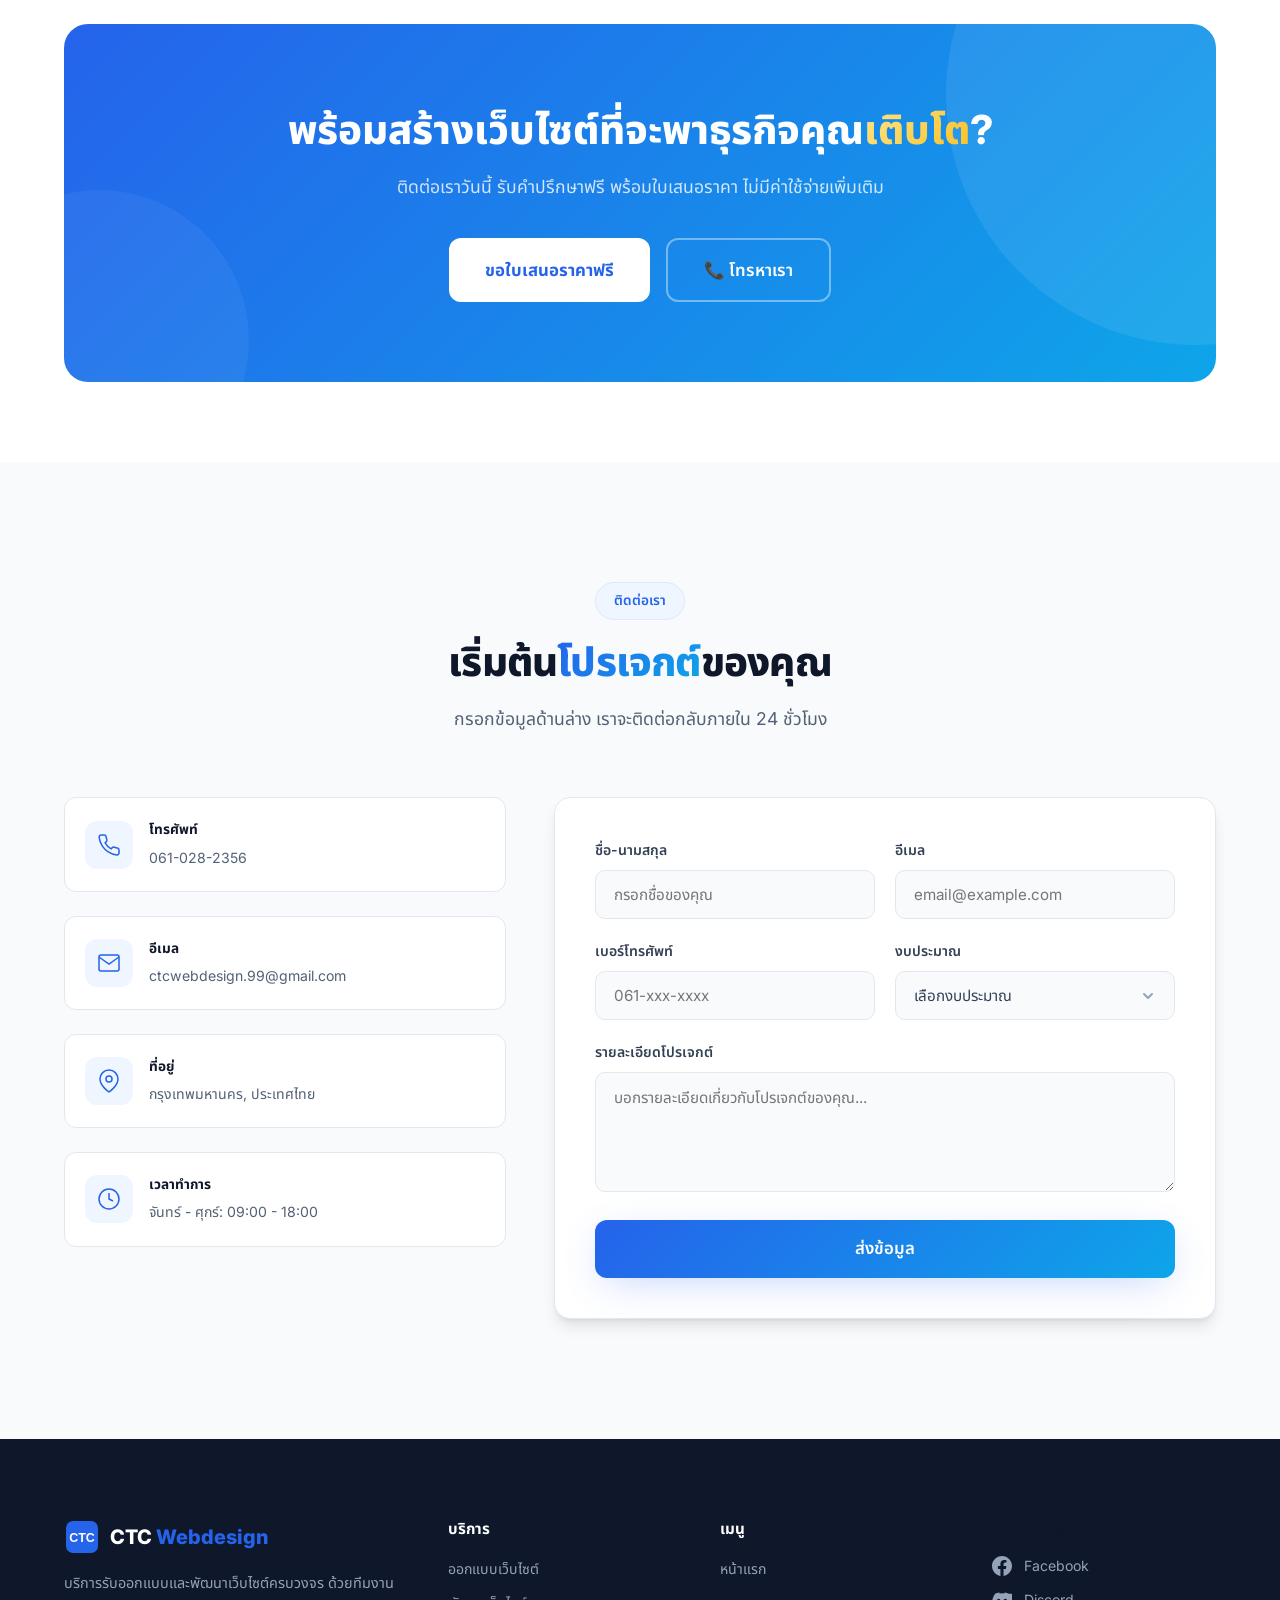
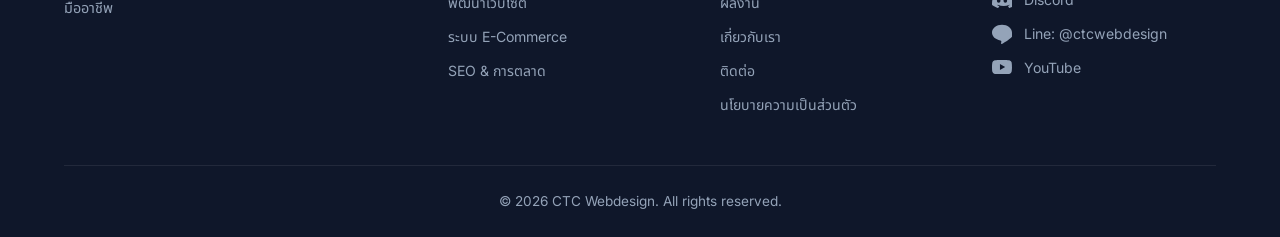
==== commit 542a8641: "update: replace IT Management System portfolio image with a real screenshot" ====
--- a/index.html
+++ b/index.html
@@ -290,9 +290,9 @@
                     </a>
                 </div>
                 <div class="portfolio-card">
-                    <a href="https://8254b275.itsm-1.pages.dev/" target="_blank" class="portfolio-card-inner">
+                    <a href="https://itsm-1.pages.dev/welcome" target="_blank" class="portfolio-card-inner">
                         <div class="portfolio-image">
-                            <img src="images/responsive.webp" alt="Portfolio - IT Management System" loading="lazy">
+                            <img src="images/portfolio-itsm.png" alt="Portfolio - IT Management System" loading="lazy">
                             <div class="portfolio-overlay">
                                 <span class="portfolio-category">Software System</span>
                                 <h3 data-i18n="portfolio_itsm_title">IT Management System</h3>
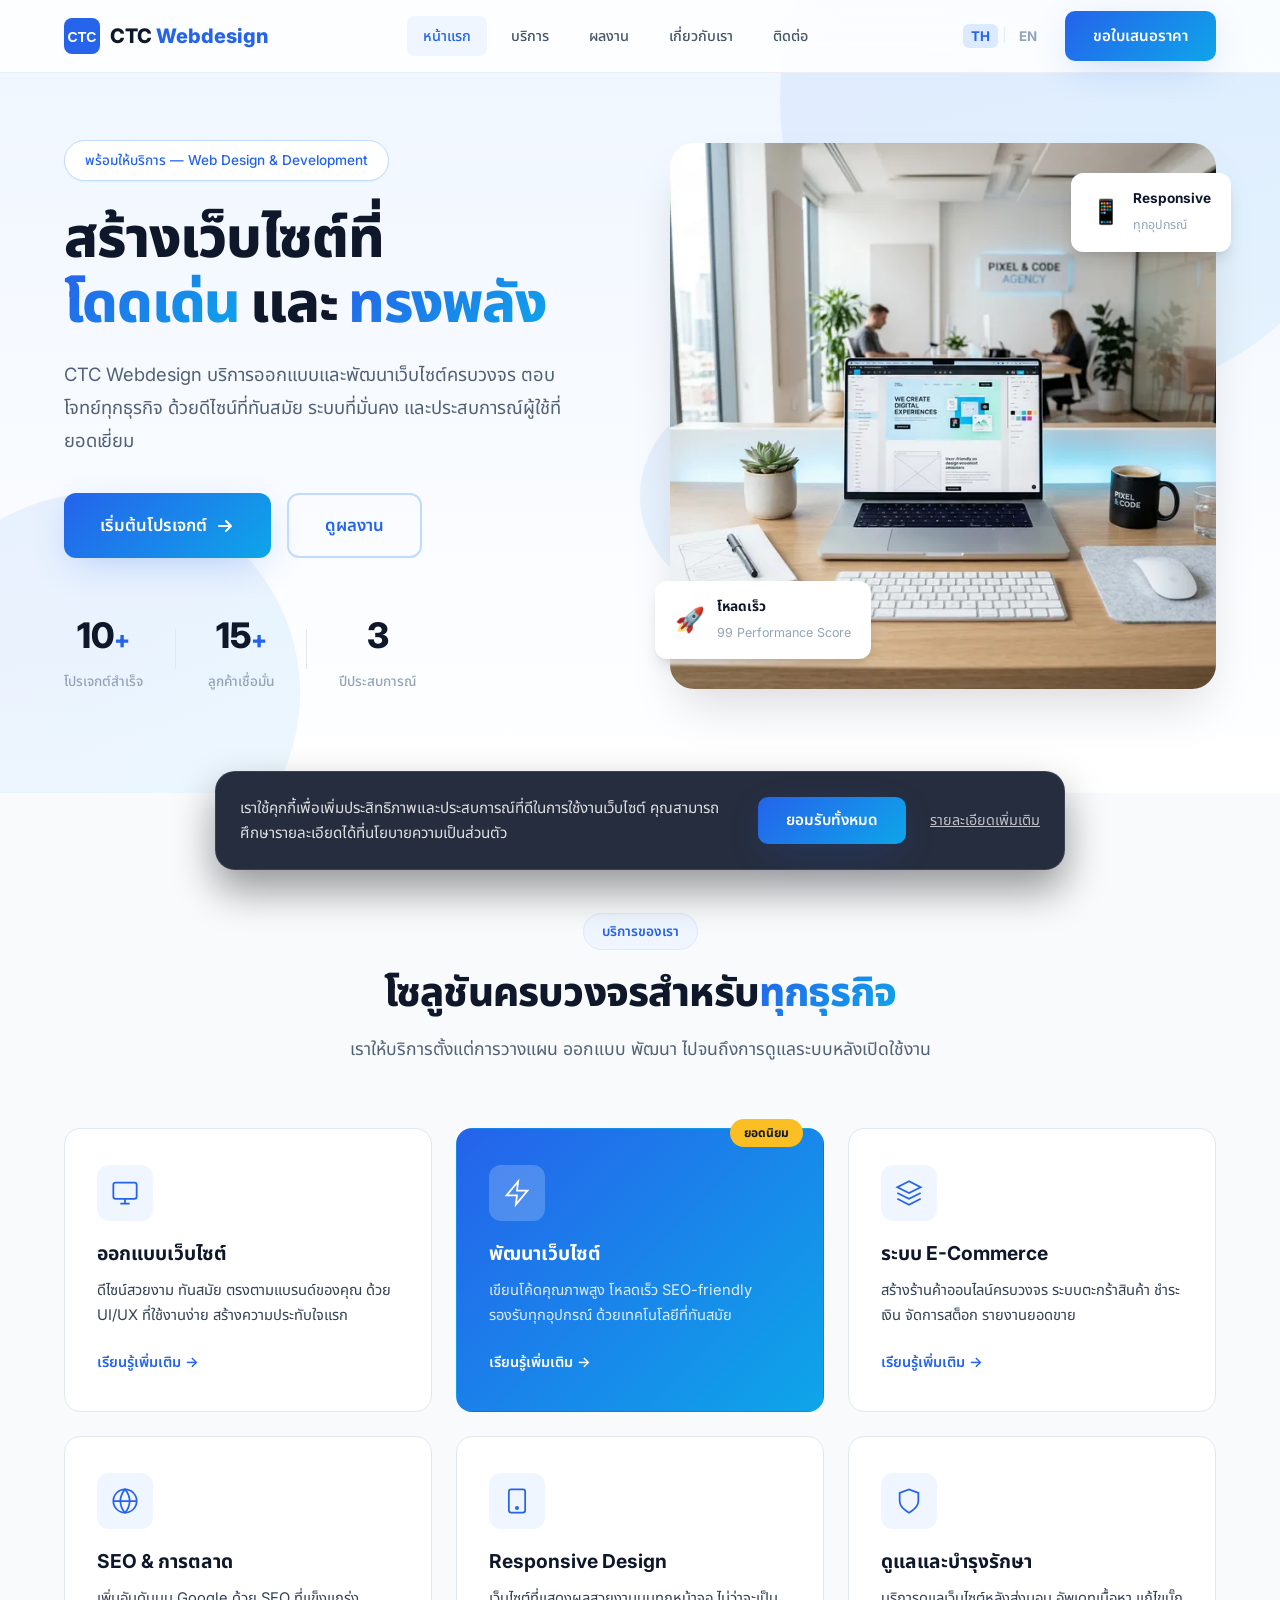
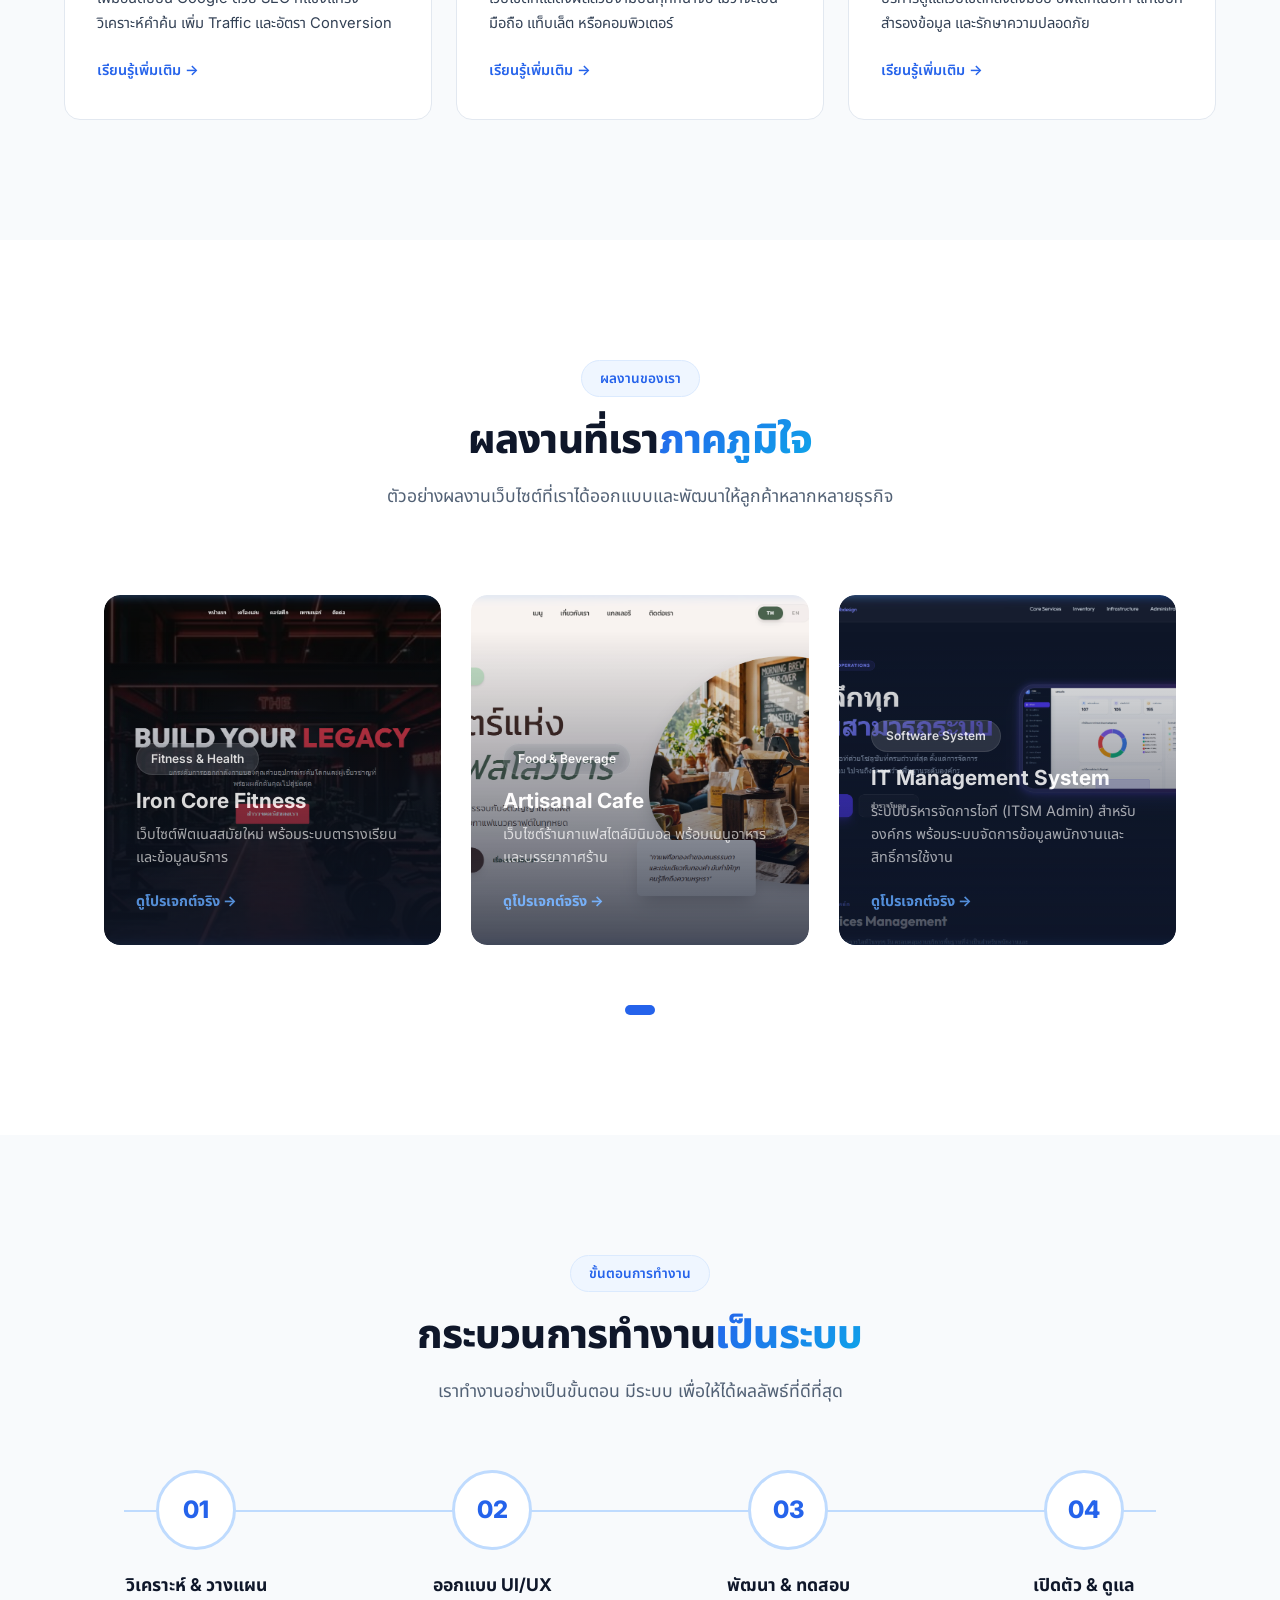
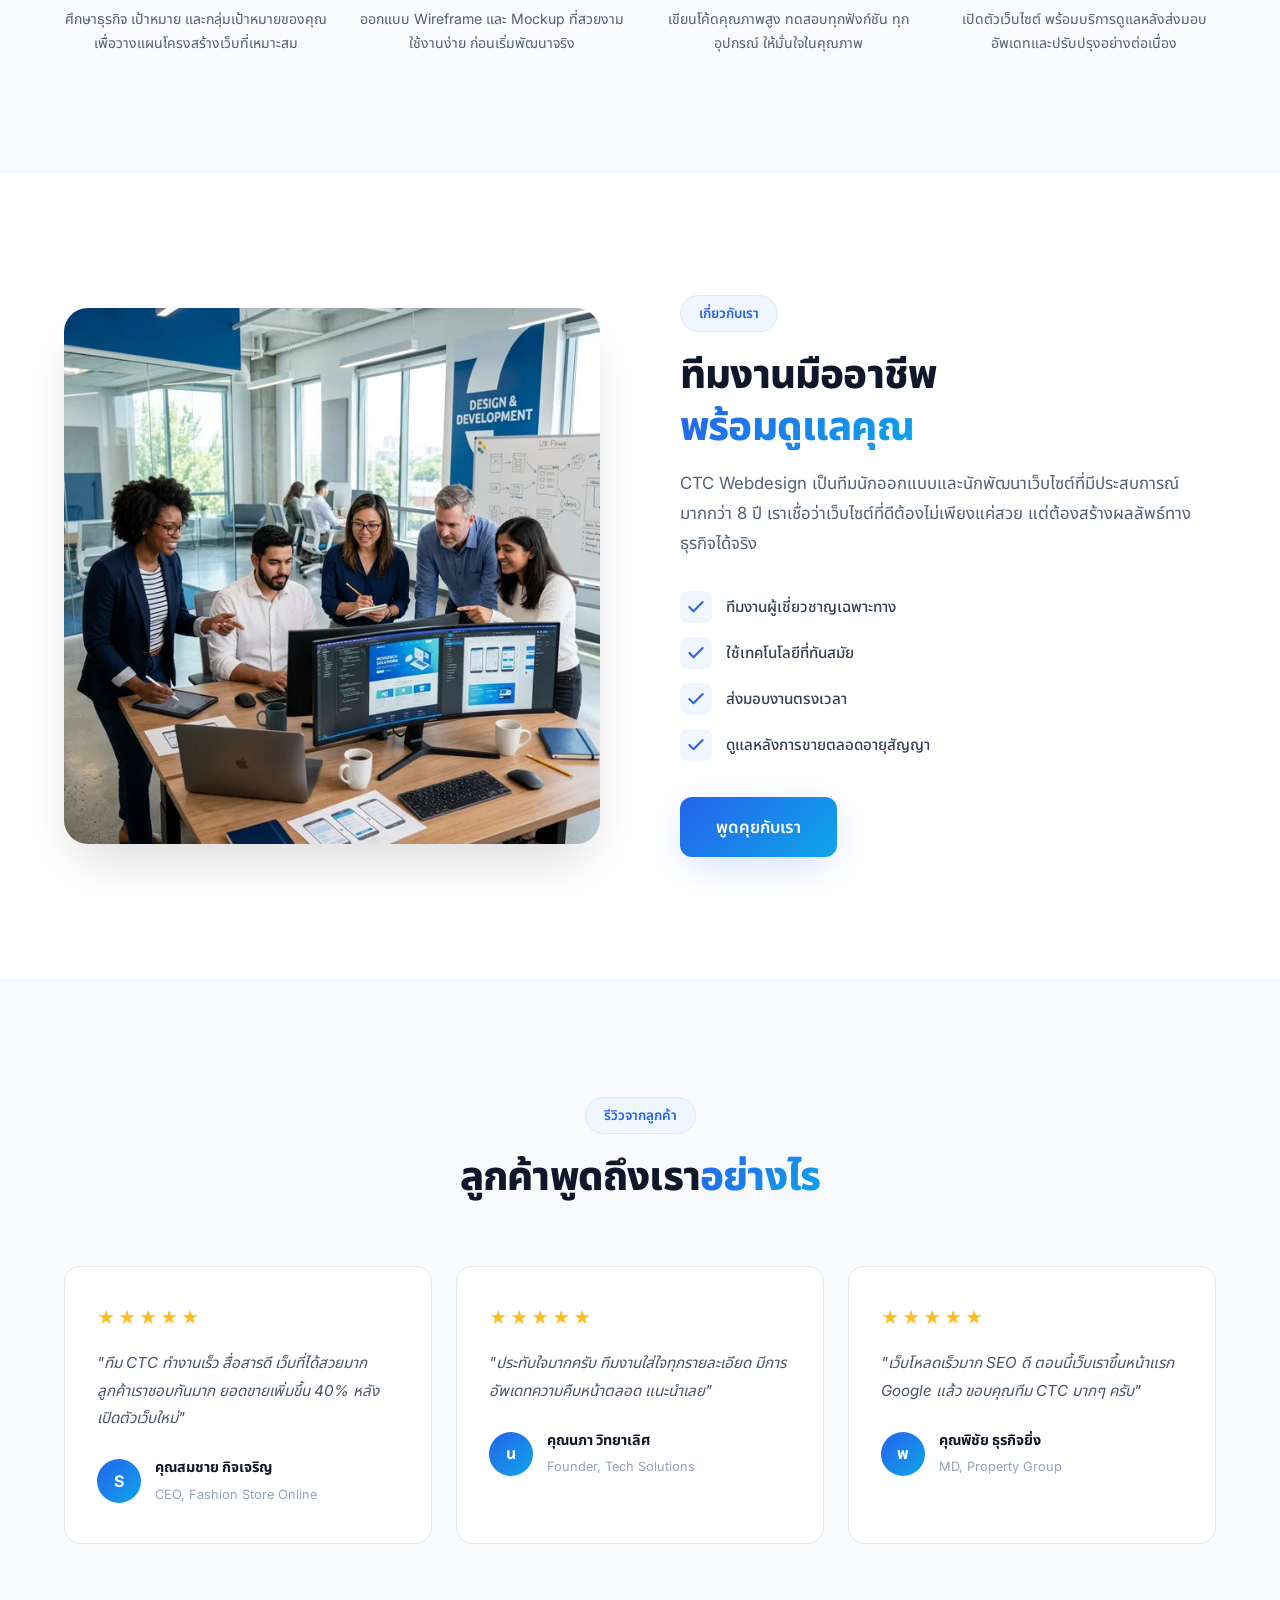
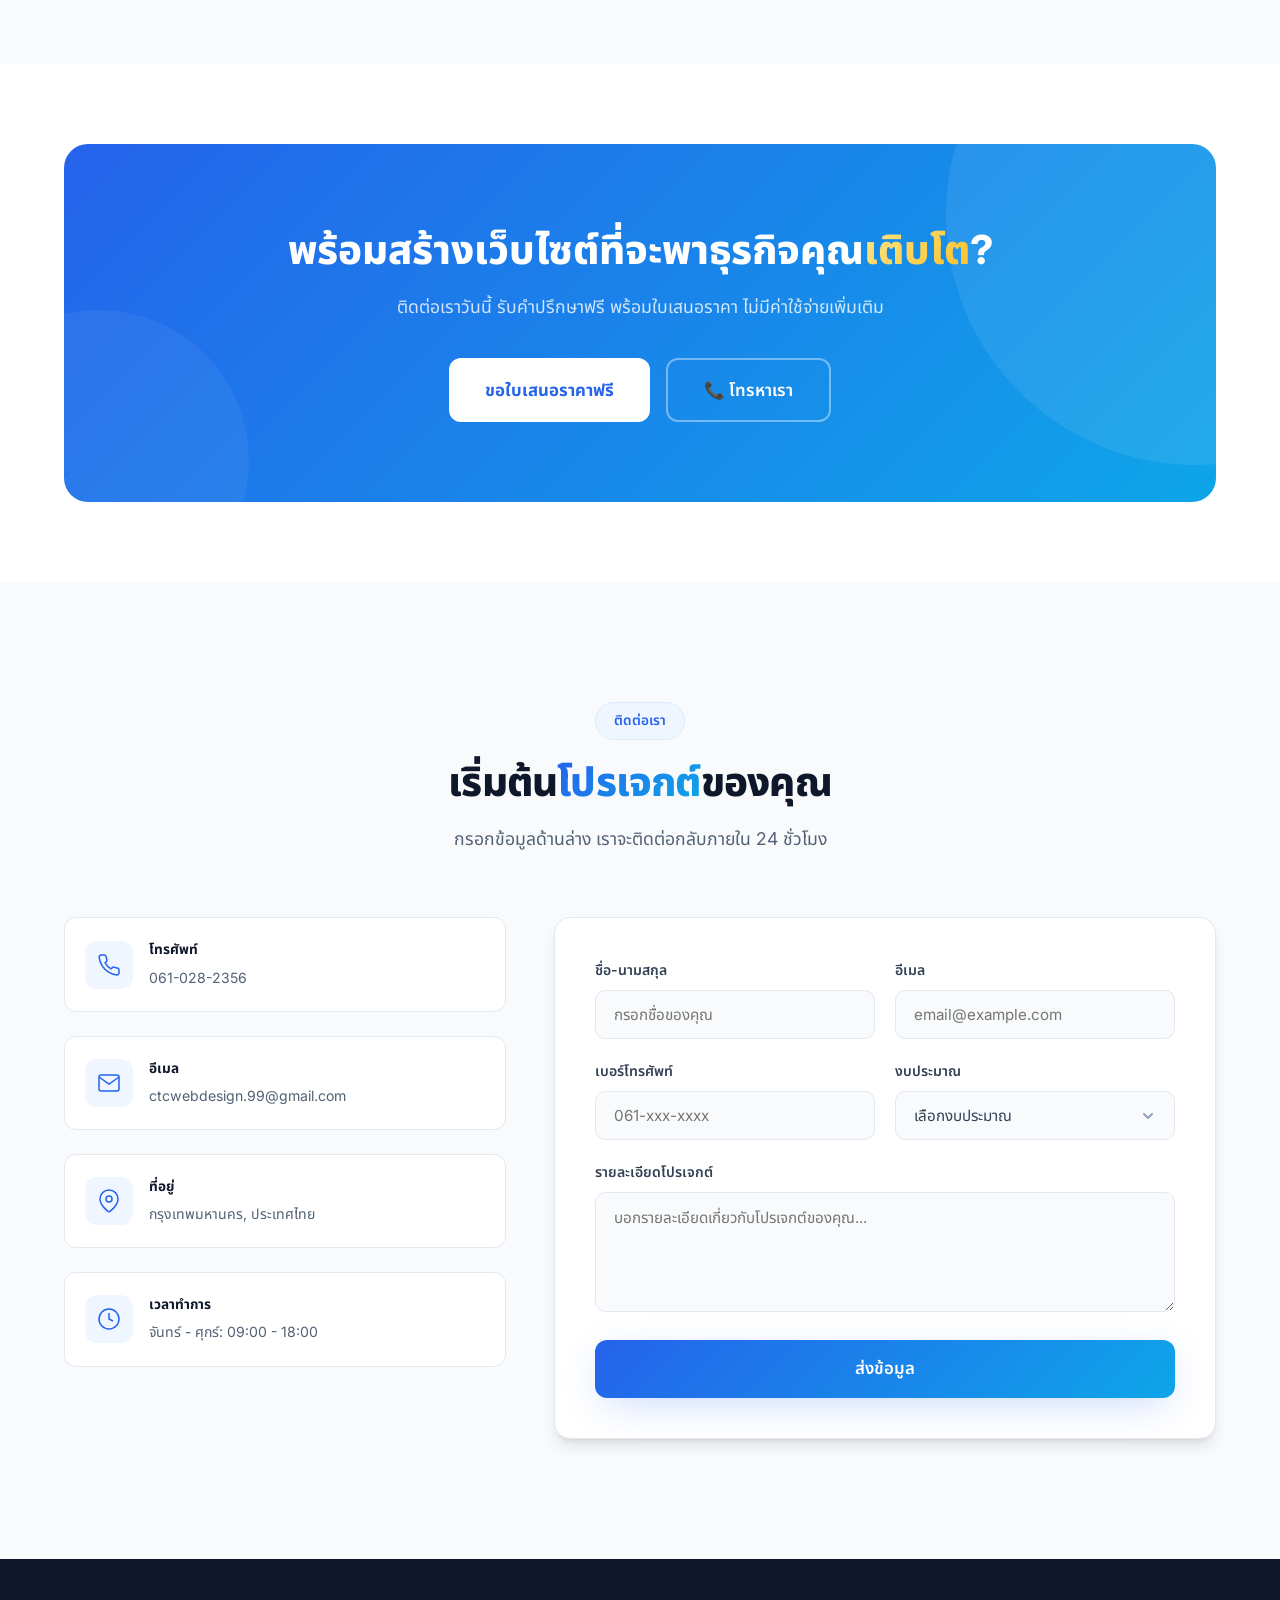
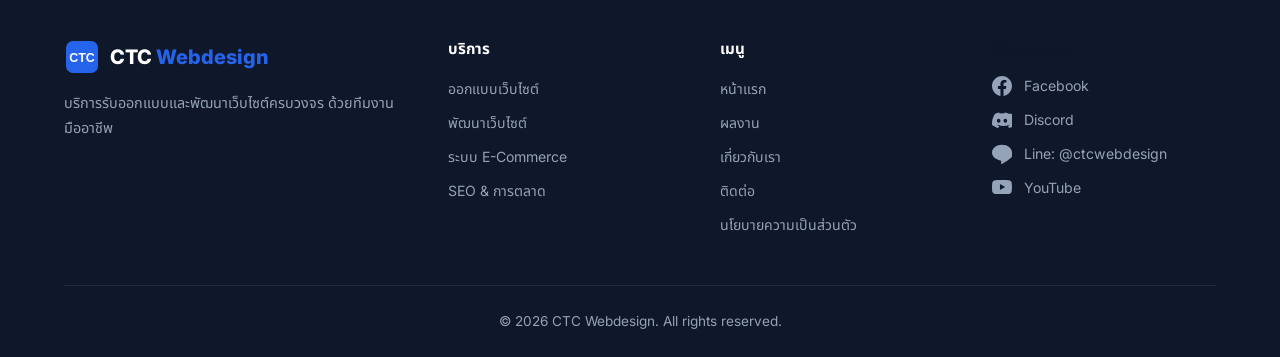
==== commit 4bb8af66: "Implement portfolio slider and enhance hover effects" ====
--- a/index.html
+++ b/index.html
@@ -255,54 +255,27 @@
                 <p class="section-desc" data-i18n="portfolio_desc">
                     ตัวอย่างผลงานเว็บไซต์ที่เราได้ออกแบบและพัฒนาให้ลูกค้าหลากหลายธุรกิจ</p>
             </div>
-            <div class="portfolio-grid">
-                <div class="portfolio-card">
-                    <a href="https://gym-demo-five-plum.vercel.app/" target="_blank" class="portfolio-card-inner">
-                        <div class="portfolio-image">
-                            <img src="images/portfolio-gym.png" alt="Portfolio - Gym Website" loading="lazy">
-                            <div class="portfolio-overlay">
-                                <span class="portfolio-category">Fitness & Health</span>
-                                <h3 data-i18n="portfolio_gym_title">Iron Core Fitness</h3>
-                                <p data-i18n="portfolio_gym_desc">เว็บไซต์ฟิตเนสสมัยใหม่
-                                    พร้อมระบบตารางเรียนและข้อมูลบริการ</p>
-                                <span class="view-project-btn">
-                                    <span data-i18n="portfolio_view_project">ดูโปรเจกต์จริง →</span>
-                                </span>
-                            </div>
-                        </div>
-                    </a>
-                </div>
-                <div class="portfolio-card">
-                    <a href="https://cafe-demo-j2ji1jzn0-65332210054-6s-projects.vercel.app/th" target="_blank"
-                        class="portfolio-card-inner">
-                        <div class="portfolio-image">
-                            <img src="images/portfolio-cafe.png" alt="Portfolio - Cafe Website" loading="lazy">
-                            <div class="portfolio-overlay">
-                                <span class="portfolio-category">Food & Beverage</span>
-                                <h3 data-i18n="portfolio_cafe_title">Artisanal Cafe</h3>
-                                <p data-i18n="portfolio_cafe_desc">เว็บไซต์ร้านกาแฟสไตล์มินิมอล
-                                    พร้อมเมนูอาหารและบรรยากาศร้าน</p>
-                                <span class="view-project-btn">
-                                    <span data-i18n="portfolio_view_project">ดูโปรเจกต์จริง →</span>
-                                </span>
-                            </div>
-                        </div>
-                    </a>
-                </div>
-                <div class="portfolio-card">
-                    <a href="https://itsm-1.pages.dev/welcome" target="_blank" class="portfolio-card-inner">
-                        <div class="portfolio-image">
-                            <img src="images/portfolio-itsm.png" alt="Portfolio - IT Management System" loading="lazy">
-                            <div class="portfolio-overlay">
-                                <span class="portfolio-category">Software System</span>
-                                <h3 data-i18n="portfolio_itsm_title">IT Management System</h3>
-                                <p data-i18n="portfolio_itsm_desc">ระบบบริหารจัดการไอที (ITSM Admin) สำหรับองค์กร</p>
-                                <span class="view-project-btn">
-                                    <span data-i18n="portfolio_view_project">ดูโปรเจกต์จริง →</span>
-                                </span>
-                            </div>
-                        </div>
-                    </a>
+            <div class="portfolio-slider-container">
+                <div class="portfolio-slider">
+                    <div class="portfolio-track" id="portfolioTrack">
+                        <!-- Dynamically generated items from script.js -->
+                    </div>
+                </div>
+                
+                <!-- Slider Controls -->
+                <button class="slider-btn prev-btn" aria-label="Previous project">
+                    <svg width="24" height="24" viewBox="0 0 24 24" fill="none" stroke="currentColor" stroke-width="2">
+                        <path d="M15 18l-6-6 6-6" />
+                    </svg>
+                </button>
+                <button class="slider-btn next-btn" aria-label="Next project">
+                    <svg width="24" height="24" viewBox="0 0 24 24" fill="none" stroke="currentColor" stroke-width="2">
+                        <path d="M9 18l6-6-6-6" />
+                    </svg>
+                </button>
+                
+                <div class="slider-dots" id="sliderDots">
+                    <!-- Dynamically generated dots -->
                 </div>
             </div>
         </div>
@@ -673,7 +646,7 @@
         </div>
     </div>
 
-    <script src="script.js?v=2"></script>
+    <script src="script.js?v=4"></script>
 </body>
 
 </html>
--- a/style.css
+++ b/style.css
@@ -364,53 +364,79 @@
 .service-link:hover { gap: 4px; }
 
 /* ===== Portfolio ===== */
-.portfolio { padding: 120px 0; }
-.portfolio-grid {
-    display: grid;
-    grid-template-columns: repeat(3, 1fr);
-    gap: 24px;
-}
-.portfolio-card { border-radius: var(--radius-lg); overflow: hidden; }
+.portfolio { padding: 120px 0; overflow: hidden; }
+.portfolio-slider-container {
+    position: relative;
+    max-width: 1240px;
+    margin: 0 auto;
+}
+.portfolio-slider {
+    padding: 20px 0;
+    overflow: hidden;
+    margin: 0 40px;
+}
+.portfolio-track {
+    display: flex;
+    gap: 30px;
+    transition: transform 0.6s cubic-bezier(0.23, 1, 0.32, 1);
+    will-change: transform;
+}
+.portfolio-card {
+    flex: 0 0 calc((100% - (30px * 2)) / 3);
+    border-radius: var(--radius-lg);
+    overflow: hidden;
+    height: 350px;
+    transition: all 0.4s cubic-bezier(0.165, 0.84, 0.44, 1);
+}
+.portfolio-card.visible:hover {
+    transform: translateY(-15px) !important;
+    box-shadow: 0 25px 50px -12px rgba(0, 0, 0, 0.15), 0 15px 30px -15px rgba(0, 0, 0, 0.2);
+}
 .portfolio-card-inner { display: block; width: 100%; height: 100%; cursor: pointer; }
 .portfolio-image {
     position: relative;
-    height: 320px;
+    height: 100%;
     overflow: hidden;
     border-radius: var(--radius-lg);
+    background: var(--gray-100);
 }
 .portfolio-image img {
     width: 100%;
     height: 100%;
     object-fit: cover;
-    transition: transform 0.6s cubic-bezier(0.4, 0, 0.2, 1);
-}
-.portfolio-card:hover .portfolio-image img { transform: scale(1.08); }
+    transition: transform 0.8s cubic-bezier(0.165, 0.84, 0.44, 1);
+}
+.portfolio-card:hover .portfolio-image img { transform: scale(1.1); }
 .portfolio-overlay {
     position: absolute;
     inset: 0;
-    background: linear-gradient(180deg, transparent 20%, rgba(15, 23, 42, 0.95) 100%);
+    background: linear-gradient(180deg, transparent 10%, rgba(15, 23, 42, 0.9) 100%);
     display: flex;
     flex-direction: column;
     justify-content: flex-end;
     padding: 32px;
     color: var(--white);
-    opacity: 0;
-    transition: var(--transition);
-}
-.portfolio-card:hover .portfolio-overlay { opacity: 1; }
+    opacity: 0.85;
+    transition: all 0.4s ease;
+}
+.portfolio-card:hover .portfolio-overlay { 
+    opacity: 1;
+    background: linear-gradient(180deg, transparent 5%, rgba(15, 23, 42, 0.95) 100%); 
+}
 .portfolio-category {
     display: inline-block;
-    padding: 4px 14px;
-    background: rgba(255,255,255,0.2);
+    padding: 5px 14px;
+    background: rgba(255,255,255,0.15);
     border-radius: 100px;
-    font-size: 0.78rem;
+    font-size: 0.75rem;
     font-weight: 600;
     margin-bottom: 12px;
     width: fit-content;
-    backdrop-filter: blur(10px);
-}
-.portfolio-overlay h3 { color: var(--white); font-size: 1.25rem; margin-bottom: 8px; }
-.portfolio-overlay p { font-size: 0.9rem; color: rgba(255,255,255,0.8); margin-bottom: 20px; line-height: 1.5; }
+    backdrop-filter: blur(8px);
+    border: 1px solid rgba(255,255,255,0.1);
+}
+.portfolio-overlay h3 { color: var(--white); font-size: 1.3rem; margin-bottom: 8px; font-weight: 700; }
+.portfolio-overlay p { font-size: 0.9rem; color: rgba(255,255,255,0.75); margin-bottom: 20px; line-height: 1.6; }
 .view-project-btn {
     display: inline-flex;
     align-items: center;
@@ -420,6 +446,74 @@
     transition: var(--transition);
 }
 .view-project-btn:hover { color: var(--white); transform: translateX(5px); }
+
+/* Slider Controls */
+.slider-btn {
+    position: absolute;
+    top: 50%;
+    transform: translateY(-50%);
+    width: 50px;
+    height: 50px;
+    border-radius: 50%;
+    background: var(--white);
+    border: 1px solid var(--gray-200);
+    color: var(--gray-900);
+    display: flex;
+    align-items: center;
+    justify-content: center;
+    cursor: pointer;
+    z-index: 10;
+    transition: var(--transition);
+    box-shadow: var(--shadow-lg);
+}
+.slider-btn:hover {
+    background: var(--blue-600);
+    color: var(--white);
+    border-color: var(--blue-600);
+    transform: translateY(-50%) scale(1.1);
+}
+.slider-btn:disabled {
+    opacity: 0;
+    pointer-events: none;
+}
+.prev-btn { left: 0; }
+.next-btn { right: 0; }
+
+.slider-dots {
+    display: flex;
+    justify-content: center;
+    gap: 10px;
+    margin-top: 40px;
+}
+.slider-dot {
+    width: 10px;
+    height: 10px;
+    border-radius: 50%;
+    background: var(--gray-300);
+    border: none;
+    cursor: pointer;
+    transition: var(--transition);
+    padding: 0;
+}
+.slider-dot.active {
+    width: 30px;
+    border-radius: 10px;
+    background: var(--blue-600);
+}
+
+@media (max-width: 1024px) {
+    .portfolio-card {
+        flex: 0 0 calc((100% - 30px) / 2);
+    }
+}
+@media (max-width: 768px) {
+    .portfolio-slider-container { padding: 0; }
+    .portfolio-slider { margin: 0; }
+    .portfolio-card {
+        flex: 0 0 100%;
+    }
+    .slider-btn { display: none; }
+}
 
 /* ===== Process ===== */
 .process { padding: 120px 0; background: var(--gray-50); }
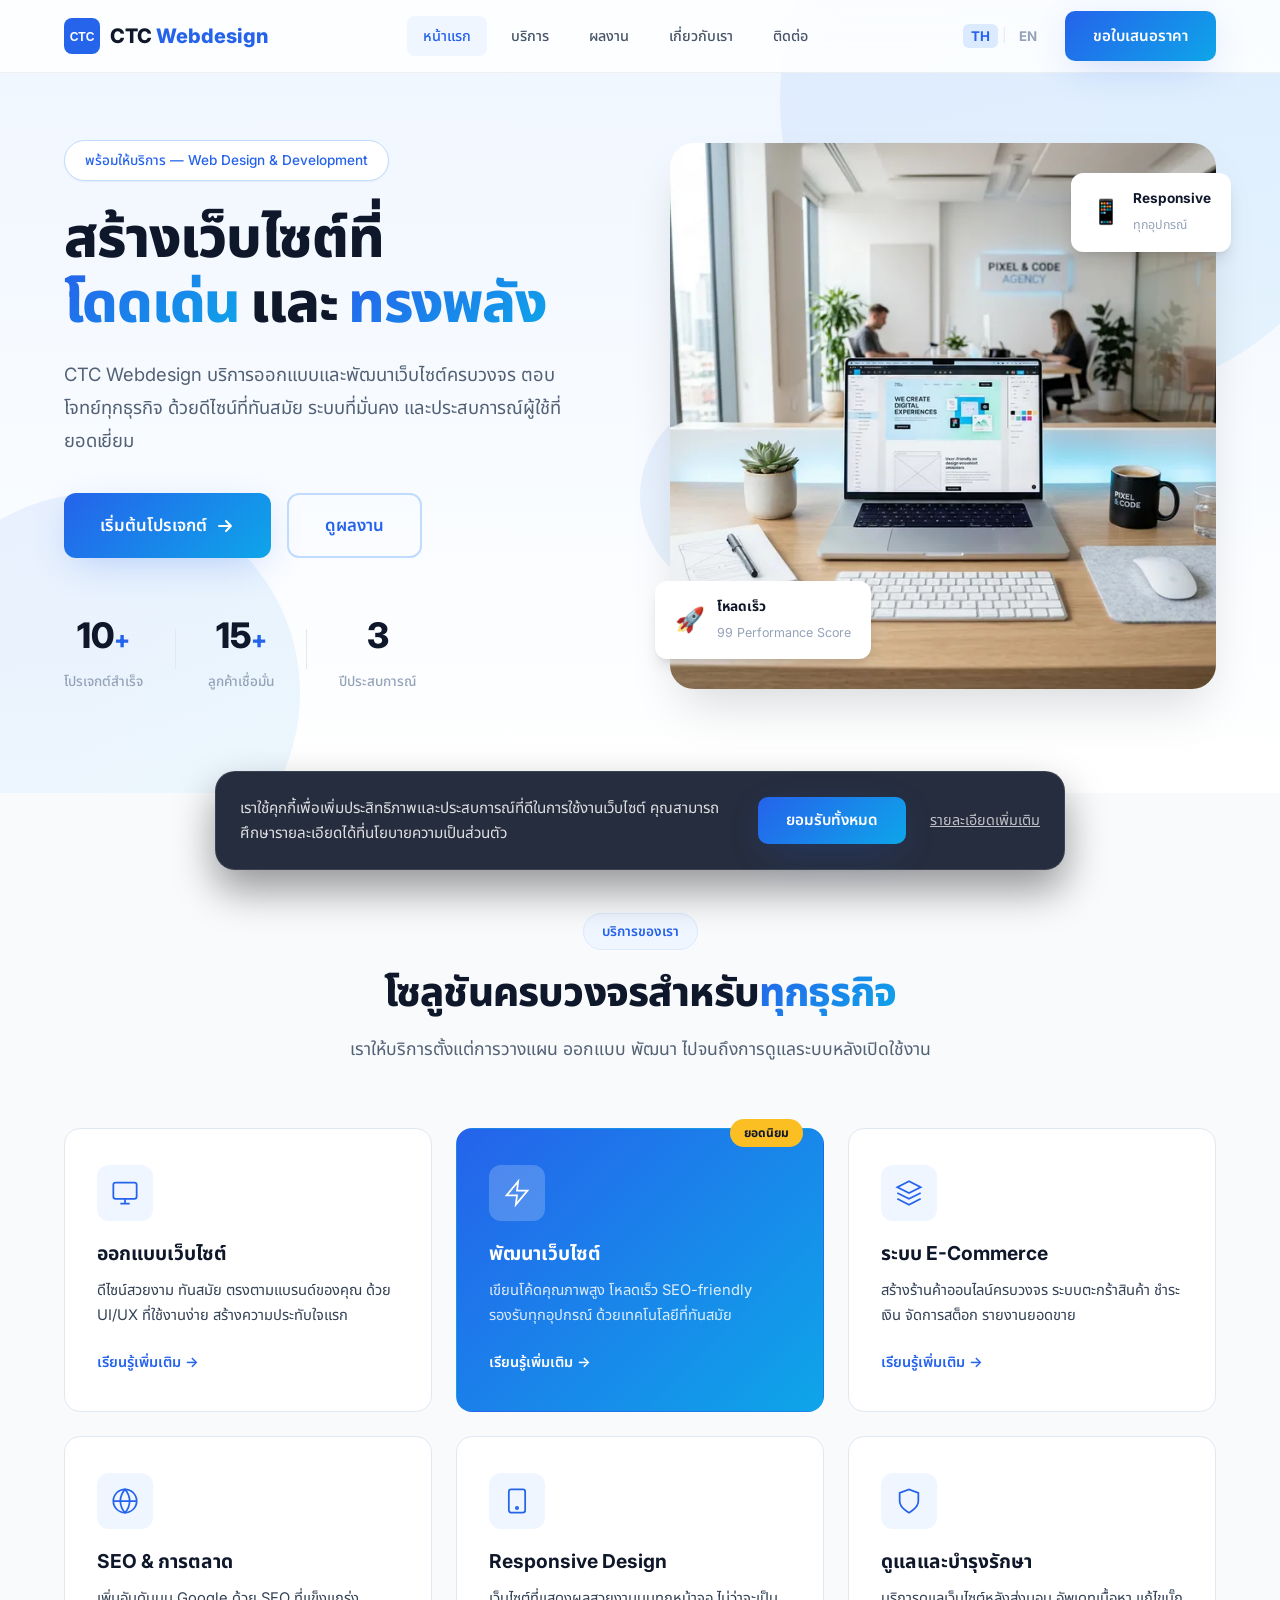
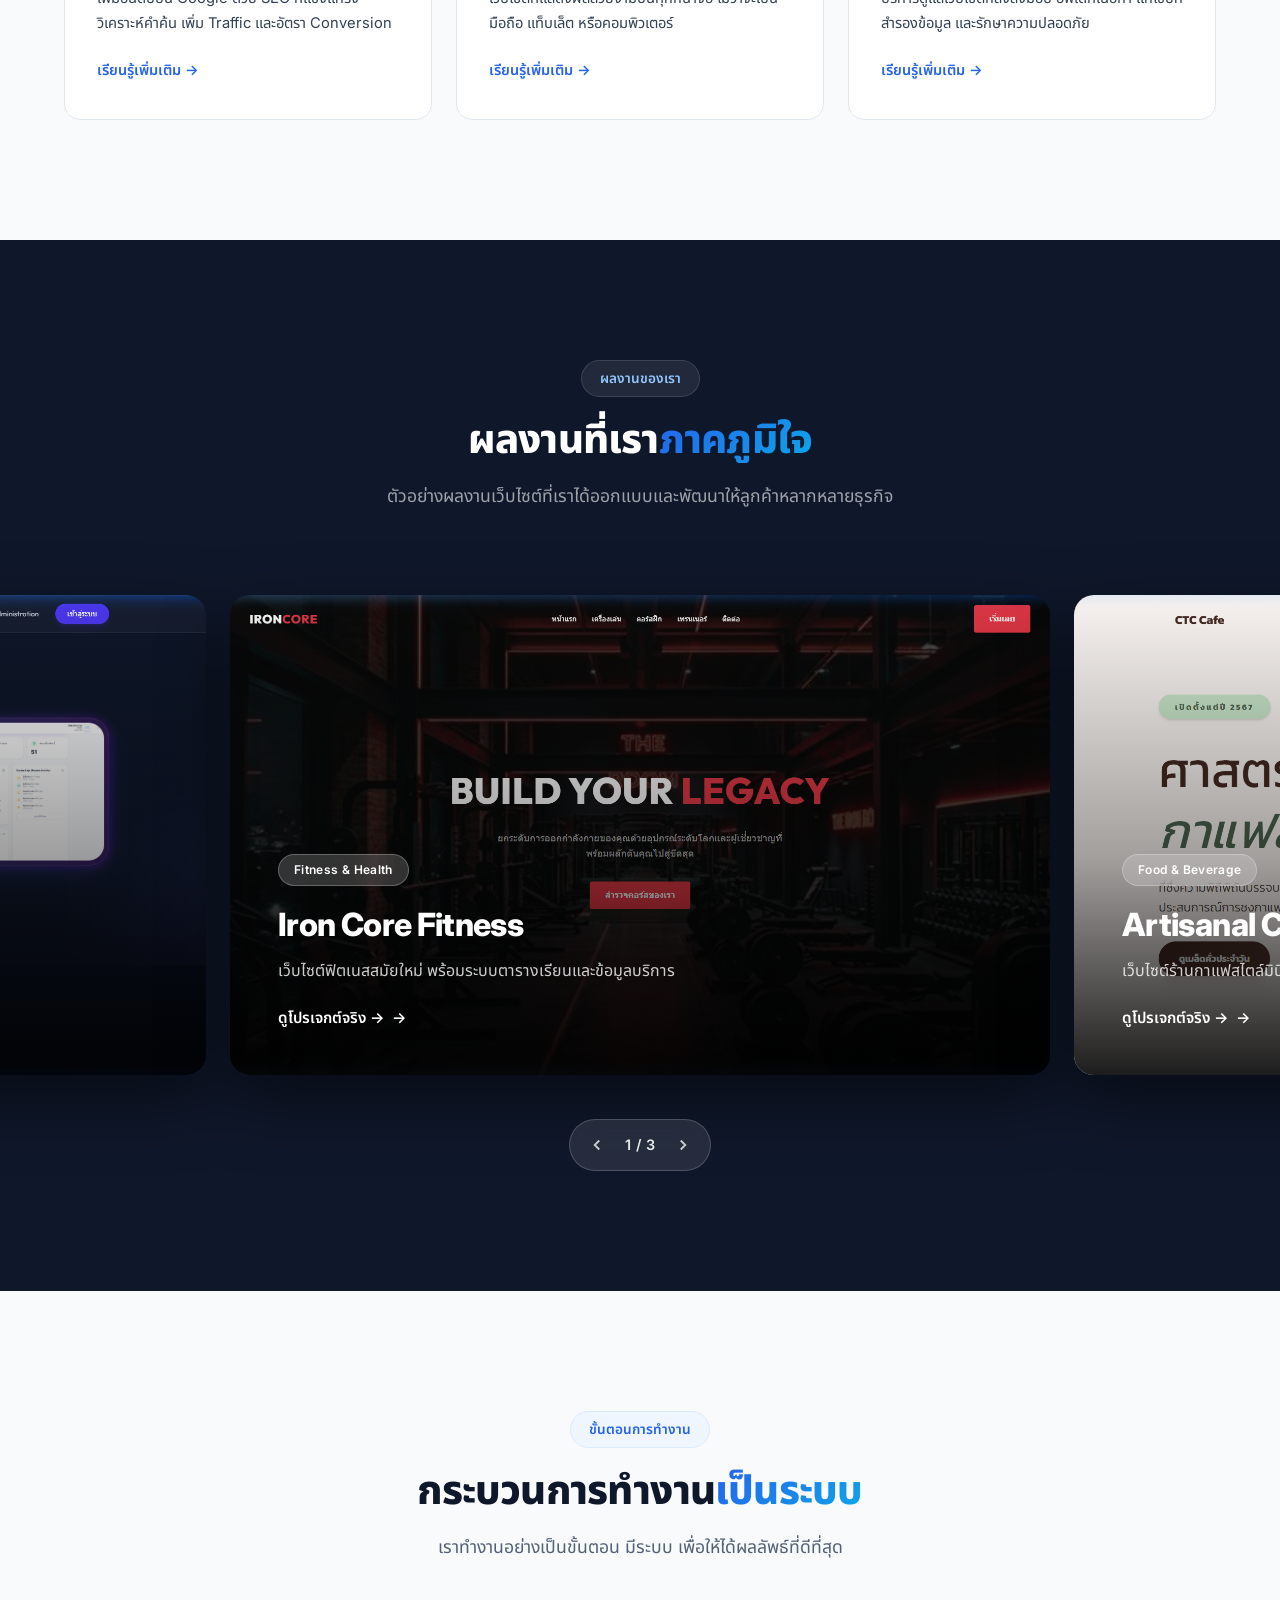
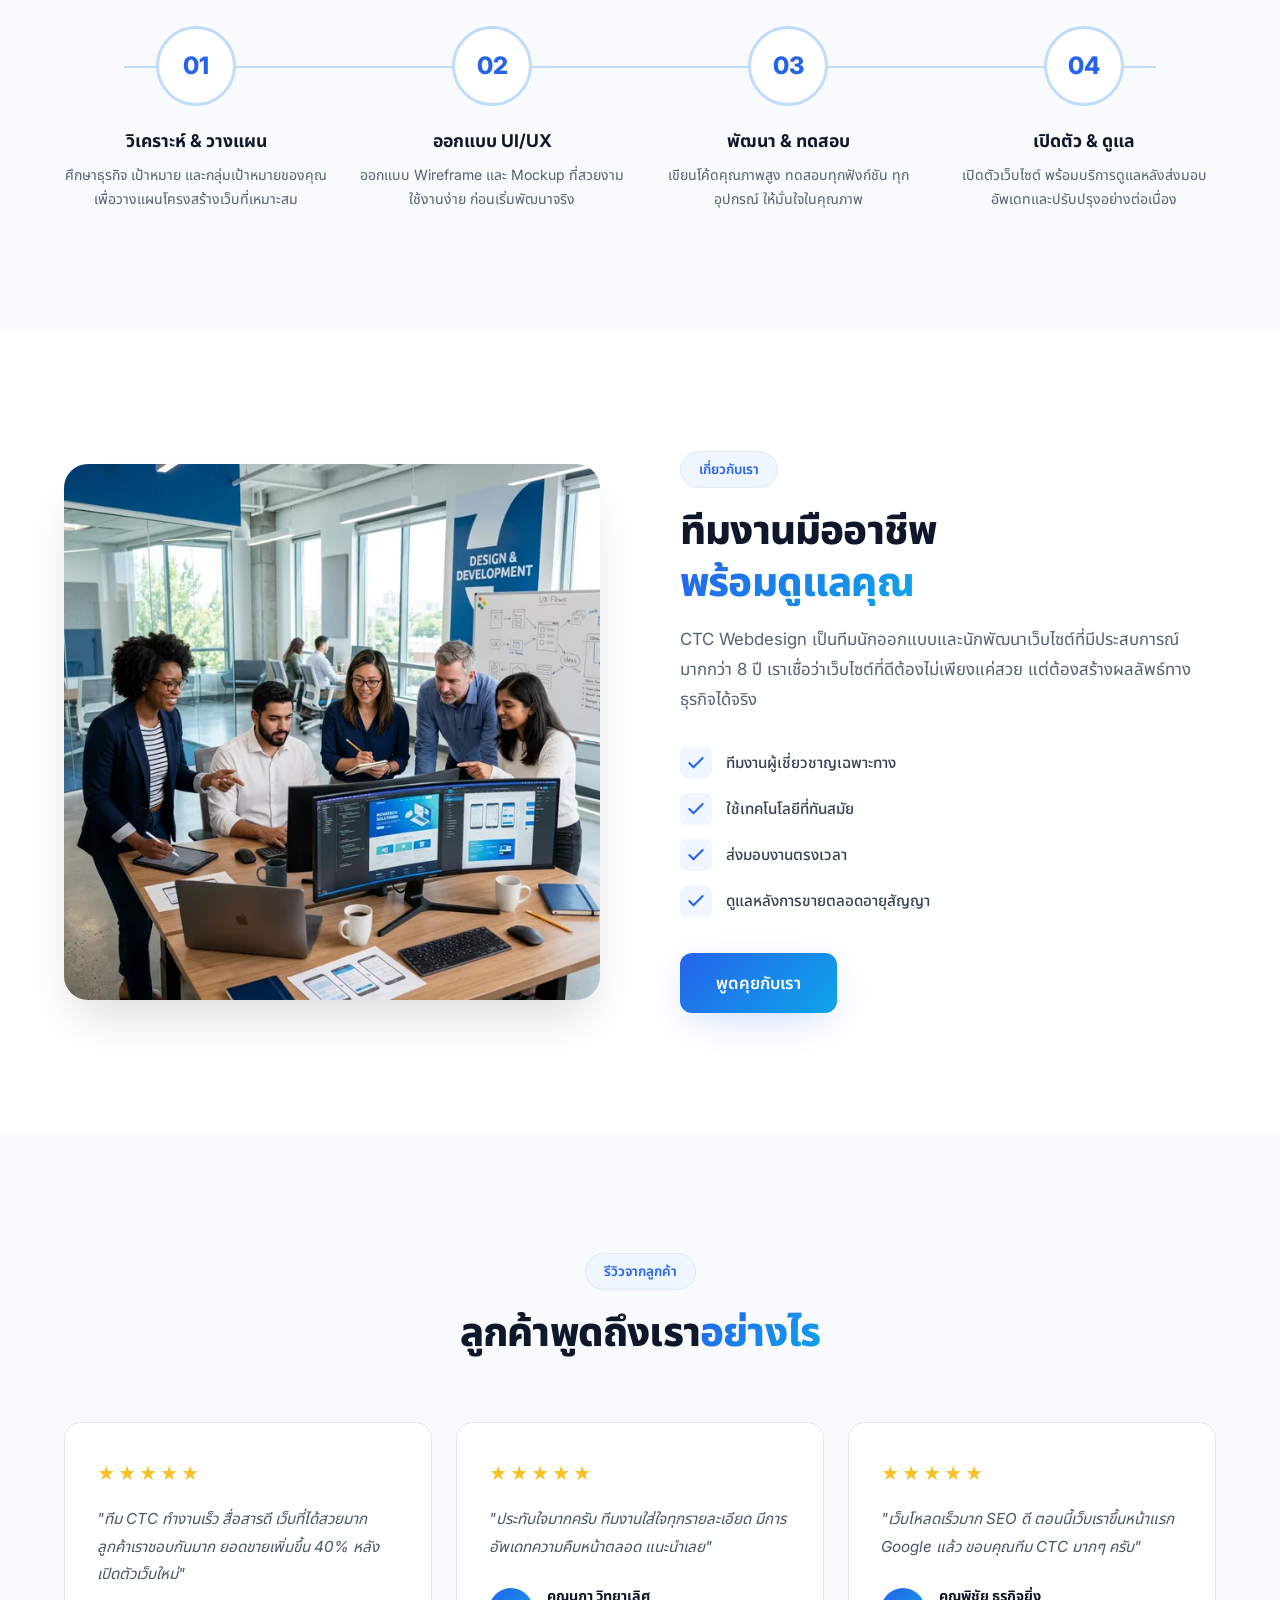
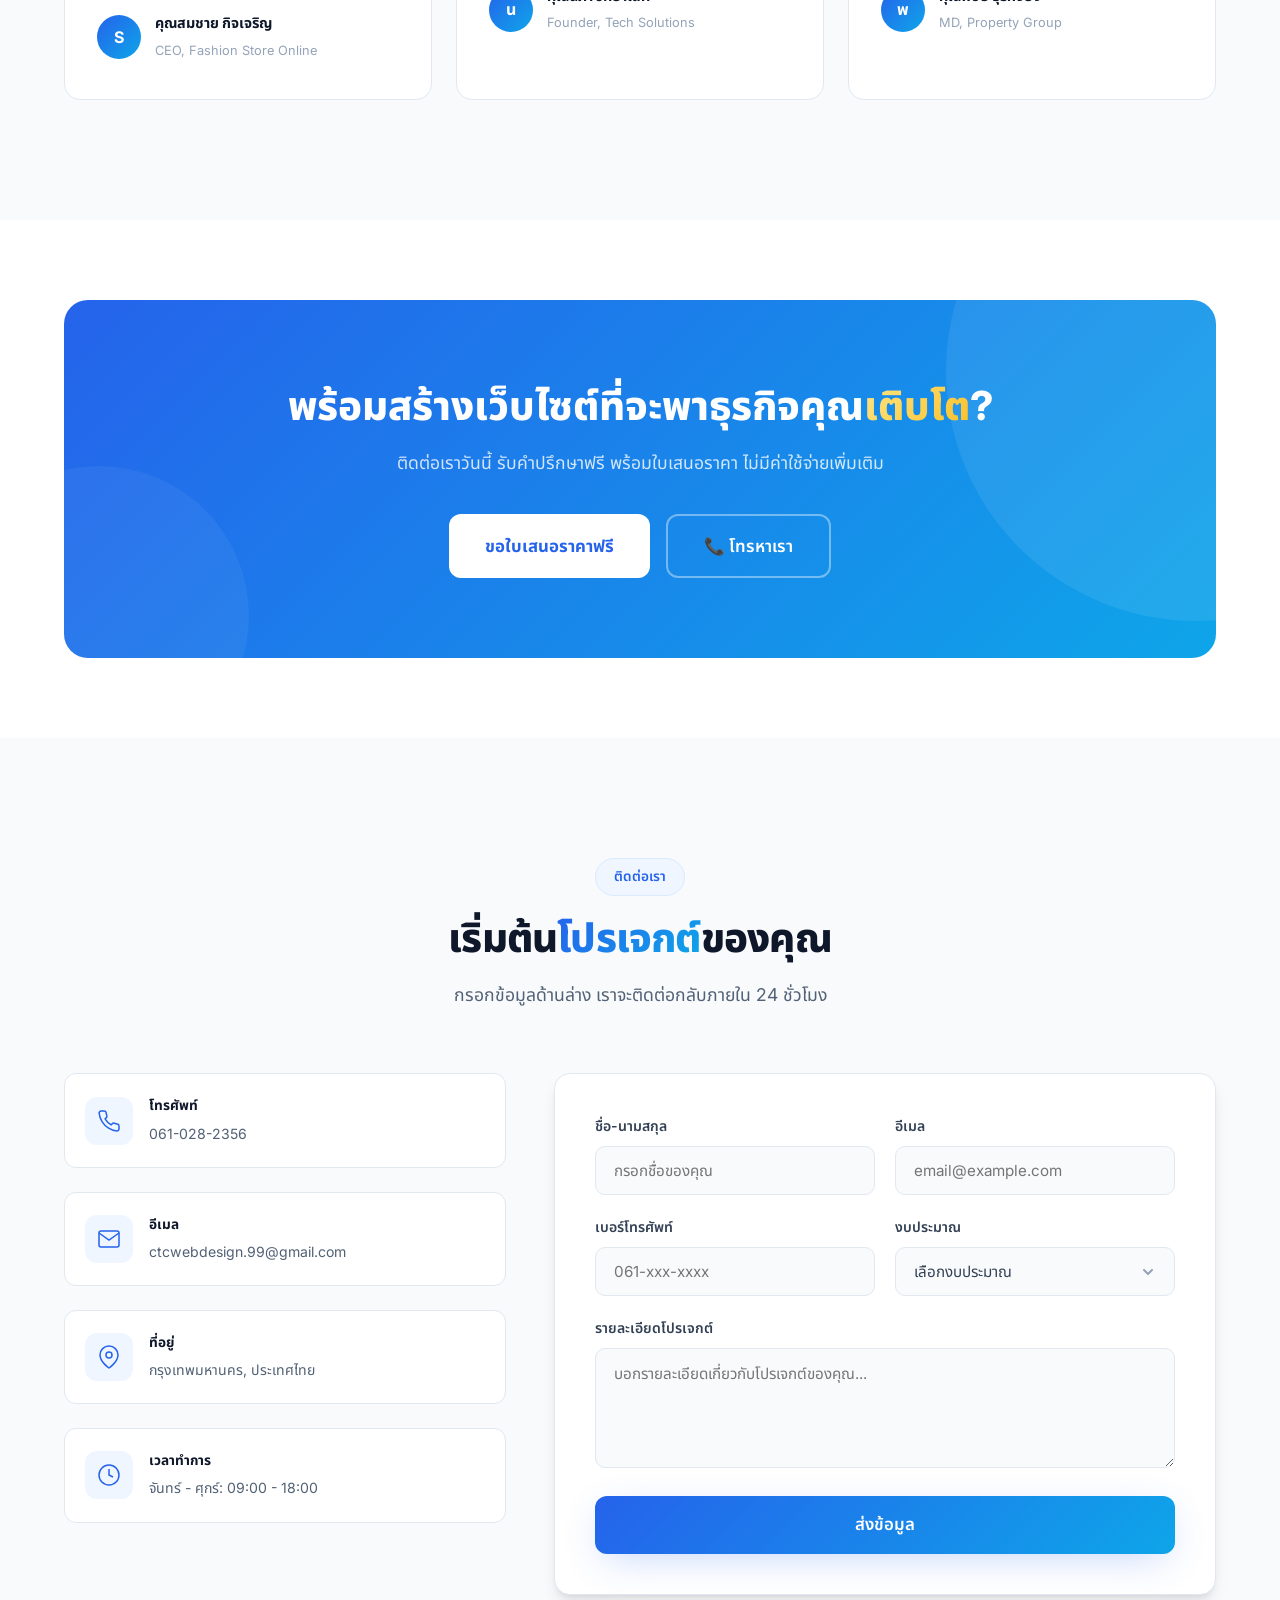
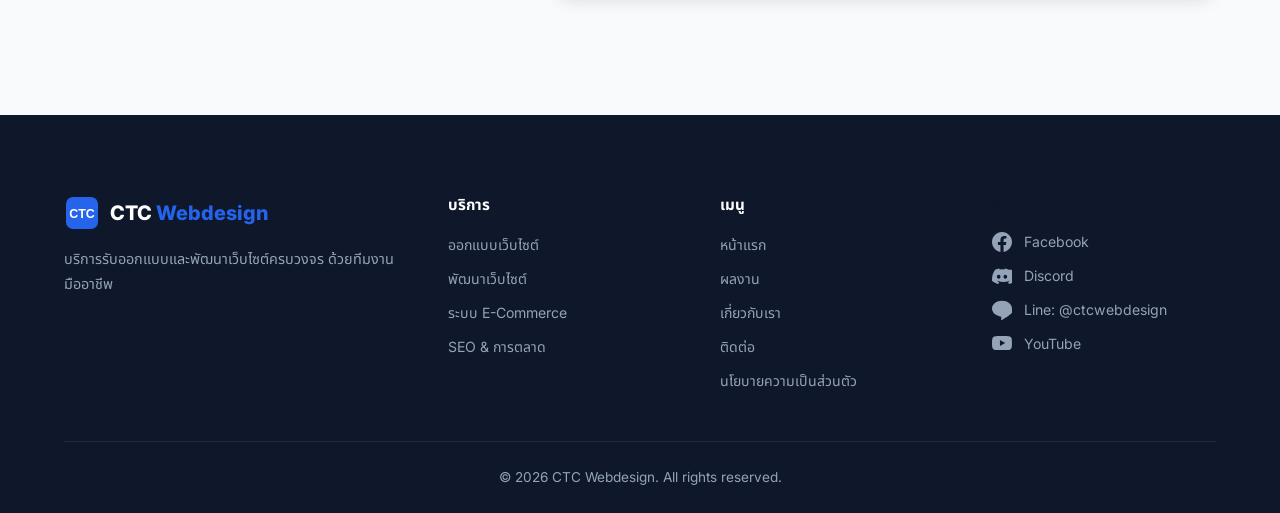
==== commit cb1cc4a7: "feat: enhance portfolio carousel with infinite loop & spring physics, fix favicons text wrap" ====
--- a/index.html
+++ b/index.html
@@ -48,7 +48,7 @@
                 <span class="logo-icon">
                     <svg width="36" height="36" viewBox="0 0 36 36" fill="none">
                         <rect width="36" height="36" rx="8" fill="url(#logo-grad)" />
-                        <text x="18" y="20" font-family="Arial, sans-serif" font-weight="900" font-size="14"
+                        <text x="18" y="20" font-family="Arial, sans-serif" font-weight="900" font-size="12"
                             fill="white" text-anchor="middle" dominant-baseline="middle">CTC</text>
                         <defs>
                             <linearGradient id="logo-grad" x1="0" y1="0" x2="36" y2="36">
@@ -274,8 +274,8 @@
                     </svg>
                 </button>
                 
-                <div class="slider-dots" id="sliderDots">
-                    <!-- Dynamically generated dots -->
+                <div class="portfolio-nav" id="portfolioNav">
+                    <!-- Dynamically generated counter pill -->
                 </div>
             </div>
         </div>
--- a/style.css
+++ b/style.css
@@ -364,41 +364,57 @@
 .service-link:hover { gap: 4px; }
 
 /* ===== Portfolio ===== */
-.portfolio { padding: 120px 0; overflow: hidden; }
+.portfolio { padding: 120px 0; background: var(--gray-900); overflow: hidden; }
+.portfolio .section-tag {
+    background: rgba(255,255,255,0.08);
+    color: #93C5FD;
+    border-color: rgba(255,255,255,0.12);
+}
+.portfolio .section-title { color: var(--white); }
+.portfolio .section-desc { color: rgba(255,255,255,0.6); }
+
 .portfolio-slider-container {
     position: relative;
-    max-width: 1240px;
-    margin: 0 auto;
+    /* Break out of .container to reach full viewport width */
+    width: 100vw;
+    margin-left: calc(-50vw + 50%);
 }
 .portfolio-slider {
-    padding: 20px 0;
+    overflow: visible;
+    padding: 20px 0 8px;
+}
+.portfolio-track {
+    display: flex;
+    gap: 24px;
+    transition: transform 0.8s cubic-bezier(0.34, 1.25, 0.64, 1);
+    will-change: transform;
+}
+
+/* Large centered card — JS sets width dynamically */
+.portfolio-card {
+    flex: 0 0 800px; /* fallback; JS overrides this */
+    height: 480px;
+    border-radius: 20px;
     overflow: hidden;
-    margin: 0 40px;
-}
-.portfolio-track {
-    display: flex;
-    gap: 30px;
-    transition: transform 0.6s cubic-bezier(0.23, 1, 0.32, 1);
-    will-change: transform;
-}
-.portfolio-card {
-    flex: 0 0 calc((100% - (30px * 2)) / 3);
-    border-radius: var(--radius-lg);
-    overflow: hidden;
-    height: 350px;
-    transition: all 0.4s cubic-bezier(0.165, 0.84, 0.44, 1);
-}
-.portfolio-card.visible:hover {
-    transform: translateY(-15px) !important;
-    box-shadow: 0 25px 50px -12px rgba(0, 0, 0, 0.15), 0 15px 30px -15px rgba(0, 0, 0, 0.2);
-}
-.portfolio-card-inner { display: block; width: 100%; height: 100%; cursor: pointer; }
+    position: relative;
+    box-shadow: 0 24px 64px rgba(0,0,0,0.5);
+    transition: box-shadow 0.4s ease;
+    cursor: pointer;
+}
+.portfolio-card:hover {
+    box-shadow: 0 32px 80px rgba(0,0,0,0.6);
+}
+.portfolio-card-inner {
+    display: block;
+    width: 100%;
+    height: 100%;
+    text-decoration: none;
+}
 .portfolio-image {
     position: relative;
+    width: 100%;
     height: 100%;
     overflow: hidden;
-    border-radius: var(--radius-lg);
-    background: var(--gray-100);
 }
 .portfolio-image img {
     width: 100%;
@@ -406,113 +422,125 @@
     object-fit: cover;
     transition: transform 0.8s cubic-bezier(0.165, 0.84, 0.44, 1);
 }
-.portfolio-card:hover .portfolio-image img { transform: scale(1.1); }
+.portfolio-card:hover .portfolio-image img { transform: scale(1.05); }
+
+/* Overlay — text at bottom like AWS */
 .portfolio-overlay {
     position: absolute;
     inset: 0;
-    background: linear-gradient(180deg, transparent 10%, rgba(15, 23, 42, 0.9) 100%);
+    background: linear-gradient(to top, rgba(0,0,0,0.88) 0%, rgba(0,0,0,0.35) 45%, transparent 100%);
     display: flex;
     flex-direction: column;
     justify-content: flex-end;
-    padding: 32px;
-    color: var(--white);
-    opacity: 0.85;
-    transition: all 0.4s ease;
-}
-.portfolio-card:hover .portfolio-overlay { 
-    opacity: 1;
-    background: linear-gradient(180deg, transparent 5%, rgba(15, 23, 42, 0.95) 100%); 
+    padding: 44px 48px;
+    color: var(--white);
+    transition: background 0.4s ease;
+}
+.portfolio-card:hover .portfolio-overlay {
+    background: linear-gradient(to top, rgba(0,0,0,0.92) 0%, rgba(0,0,0,0.45) 50%, transparent 100%);
 }
 .portfolio-category {
     display: inline-block;
-    padding: 5px 14px;
-    background: rgba(255,255,255,0.15);
+    padding: 5px 15px;
+    background: rgba(255,255,255,0.18);
+    backdrop-filter: blur(10px);
+    -webkit-backdrop-filter: blur(10px);
+    border: 1px solid rgba(255,255,255,0.25);
     border-radius: 100px;
     font-size: 0.75rem;
     font-weight: 600;
+    color: var(--white);
+    margin-bottom: 18px;
+    width: fit-content;
+    letter-spacing: 0.03em;
+}
+.portfolio-overlay h3 {
+    color: var(--white);
+    font-size: 2rem;
+    font-weight: 800;
     margin-bottom: 12px;
-    width: fit-content;
-    backdrop-filter: blur(8px);
-    border: 1px solid rgba(255,255,255,0.1);
-}
-.portfolio-overlay h3 { color: var(--white); font-size: 1.3rem; margin-bottom: 8px; font-weight: 700; }
-.portfolio-overlay p { font-size: 0.9rem; color: rgba(255,255,255,0.75); margin-bottom: 20px; line-height: 1.6; }
+    line-height: 1.25;
+    letter-spacing: -0.02em;
+}
+.portfolio-overlay p {
+    font-size: 1rem;
+    color: rgba(255,255,255,0.8);
+    line-height: 1.65;
+    margin-bottom: 22px;
+    max-width: 560px;
+}
 .view-project-btn {
     display: inline-flex;
     align-items: center;
-    color: var(--blue-400);
-    font-weight: 700;
+    gap: 8px;
+    color: var(--white);
+    font-weight: 600;
+    font-size: 0.95rem;
+    transition: gap 0.25s ease;
+}
+.view-project-btn::after {
+    content: '→';
+    transition: transform 0.25s ease;
+}
+.portfolio-card:hover .view-project-btn::after { transform: translateX(6px); }
+
+/* Hide the old arrow slider buttons (replaced by counter pill) */
+.slider-btn { display: none !important; }
+
+/* Counter-pill navigation */
+.portfolio-nav {
+    display: flex;
+    justify-content: center;
+    margin-top: 36px;
+}
+.portfolio-counter-pill {
+    display: inline-flex;
+    align-items: center;
+    gap: 4px;
+    background: rgba(255,255,255,0.1);
+    backdrop-filter: blur(16px);
+    -webkit-backdrop-filter: blur(16px);
+    border: 1px solid rgba(255,255,255,0.18);
+    border-radius: 100px;
+    padding: 8px 10px;
+    color: var(--white);
+}
+.counter-btn {
+    background: none;
+    border: none;
+    color: var(--white);
+    cursor: pointer;
+    display: flex;
+    align-items: center;
+    justify-content: center;
+    width: 34px;
+    height: 34px;
+    border-radius: 50%;
+    opacity: 0.75;
+    transition: opacity 0.2s, background 0.2s;
+    font-family: inherit;
+}
+.counter-btn:hover:not(:disabled) { opacity: 1; background: rgba(255,255,255,0.12); }
+.counter-btn:disabled { opacity: 0.25; cursor: not-allowed; }
+.counter-text {
     font-size: 0.9rem;
-    transition: var(--transition);
-}
-.view-project-btn:hover { color: var(--white); transform: translateX(5px); }
-
-/* Slider Controls */
-.slider-btn {
-    position: absolute;
-    top: 50%;
-    transform: translateY(-50%);
-    width: 50px;
-    height: 50px;
-    border-radius: 50%;
-    background: var(--white);
-    border: 1px solid var(--gray-200);
-    color: var(--gray-900);
-    display: flex;
-    align-items: center;
-    justify-content: center;
-    cursor: pointer;
-    z-index: 10;
-    transition: var(--transition);
-    box-shadow: var(--shadow-lg);
-}
-.slider-btn:hover {
-    background: var(--blue-600);
-    color: var(--white);
-    border-color: var(--blue-600);
-    transform: translateY(-50%) scale(1.1);
-}
-.slider-btn:disabled {
-    opacity: 0;
-    pointer-events: none;
-}
-.prev-btn { left: 0; }
-.next-btn { right: 0; }
-
-.slider-dots {
-    display: flex;
-    justify-content: center;
-    gap: 10px;
-    margin-top: 40px;
-}
-.slider-dot {
-    width: 10px;
-    height: 10px;
-    border-radius: 50%;
-    background: var(--gray-300);
-    border: none;
-    cursor: pointer;
-    transition: var(--transition);
-    padding: 0;
-}
-.slider-dot.active {
-    width: 30px;
-    border-radius: 10px;
-    background: var(--blue-600);
+    font-weight: 600;
+    min-width: 44px;
+    text-align: center;
+    color: rgba(255,255,255,0.9);
+    letter-spacing: 0.03em;
 }
 
 @media (max-width: 1024px) {
-    .portfolio-card {
-        flex: 0 0 calc((100% - 30px) / 2);
-    }
+    .portfolio-card { height: 420px; }
+    .portfolio-overlay { padding: 32px 36px; }
+    .portfolio-overlay h3 { font-size: 1.6rem; }
 }
 @media (max-width: 768px) {
-    .portfolio-slider-container { padding: 0; }
-    .portfolio-slider { margin: 0; }
-    .portfolio-card {
-        flex: 0 0 100%;
-    }
-    .slider-btn { display: none; }
+    .portfolio-card { height: 340px; }
+    .portfolio-overlay { padding: 24px 26px; }
+    .portfolio-overlay h3 { font-size: 1.35rem; }
+    .portfolio-overlay p { font-size: 0.88rem; }
 }
 
 /* ===== Process ===== */
